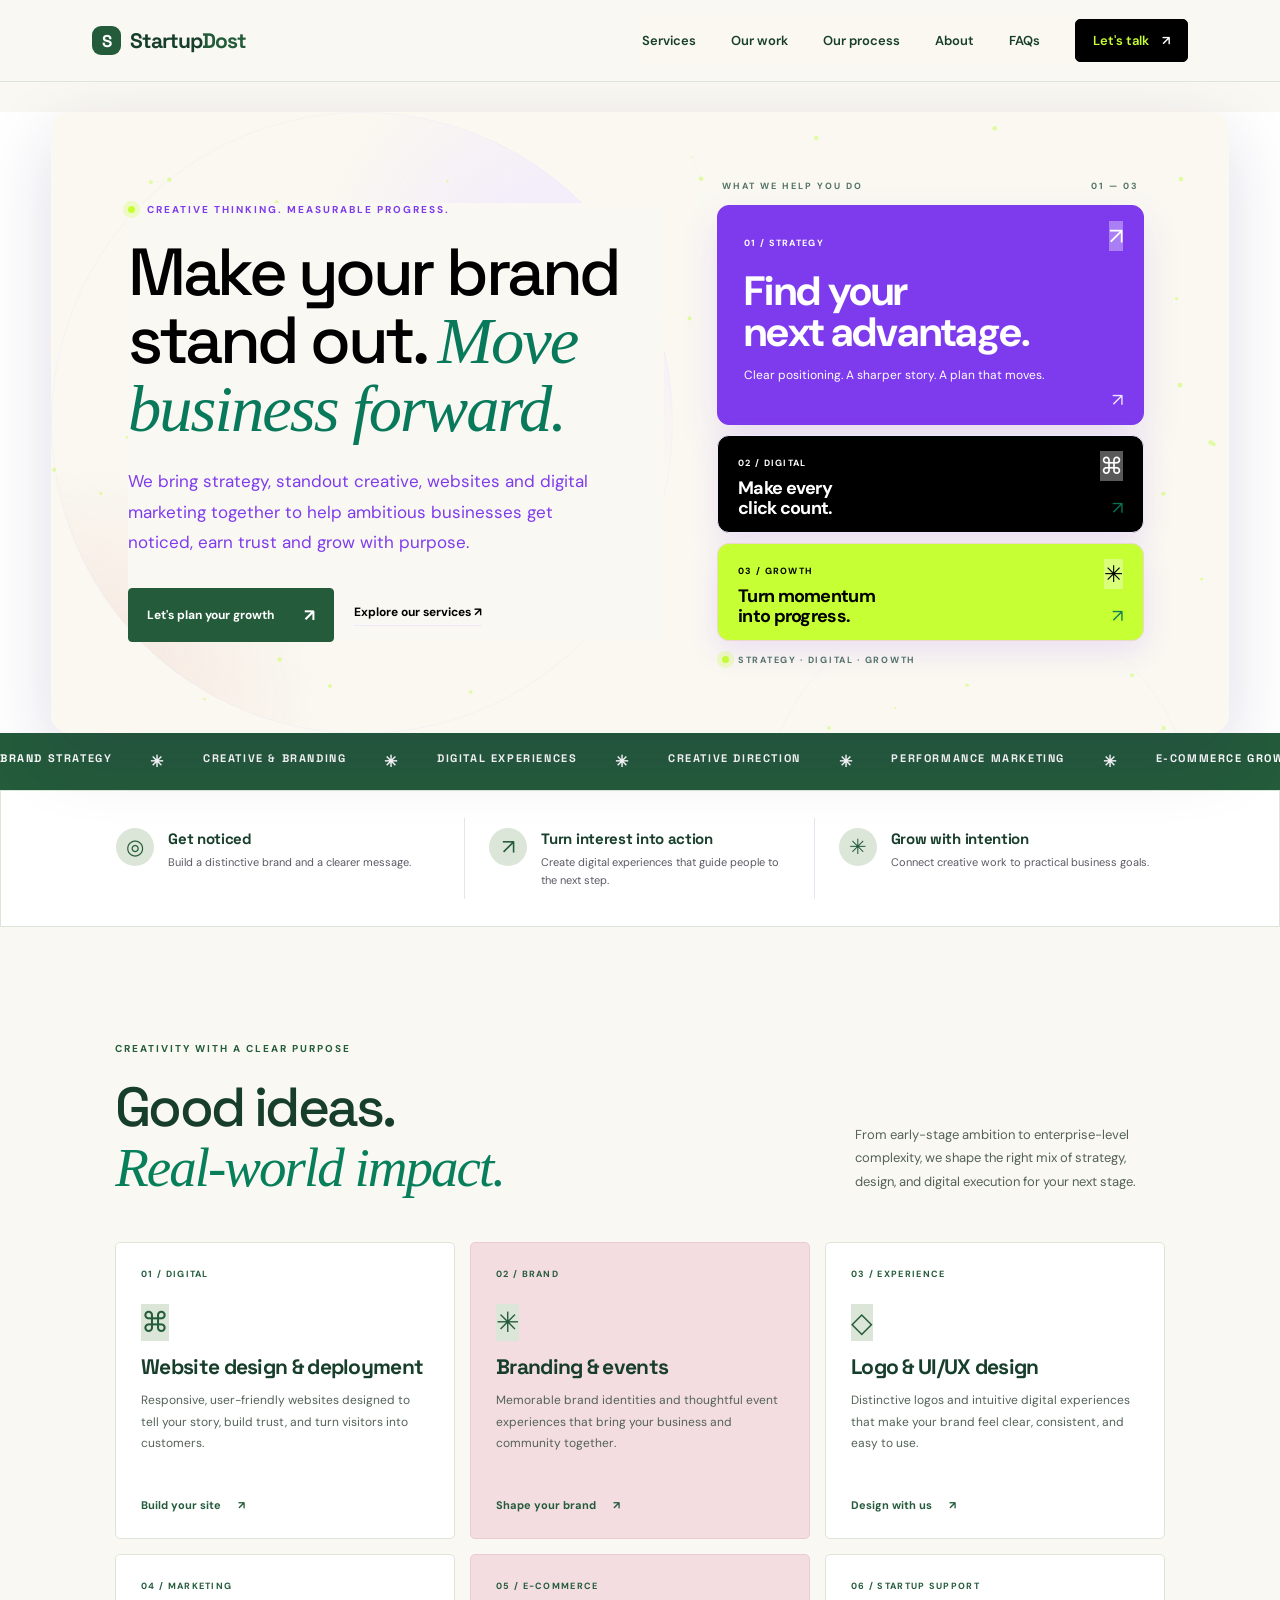
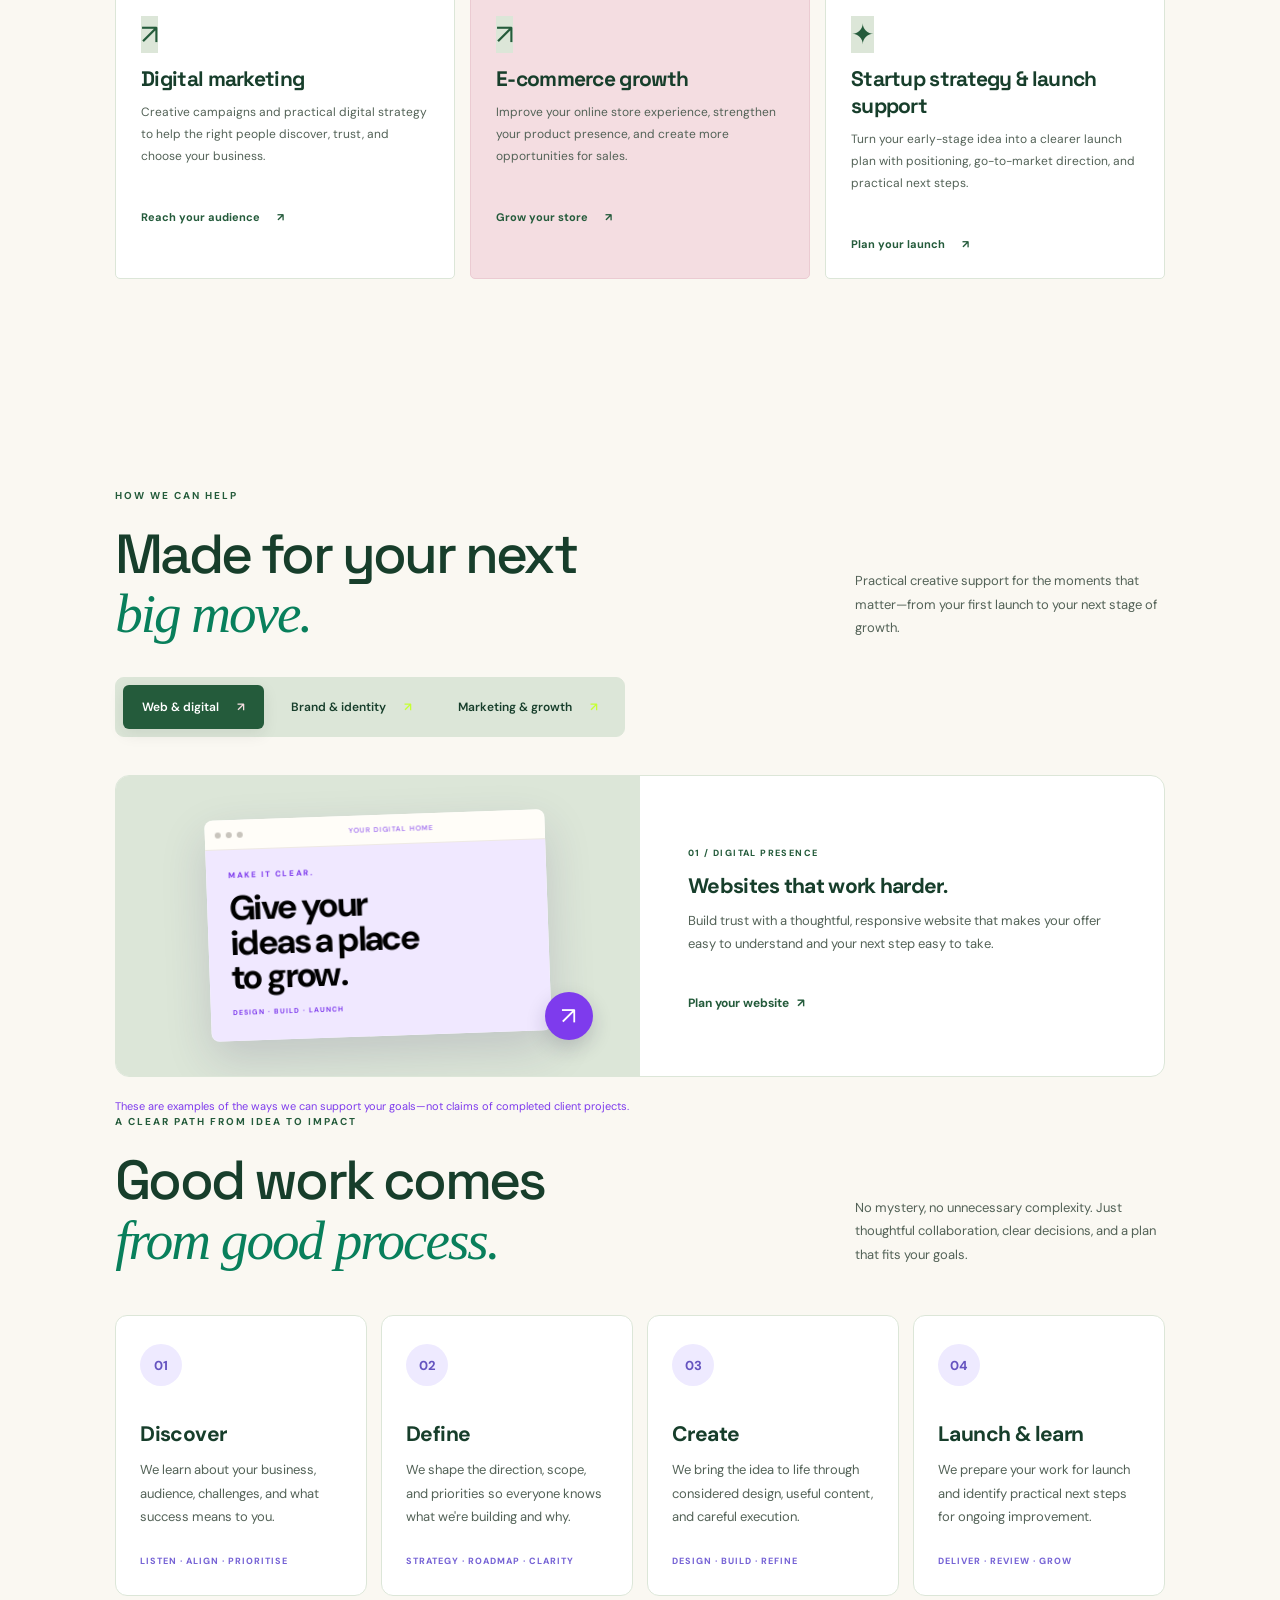
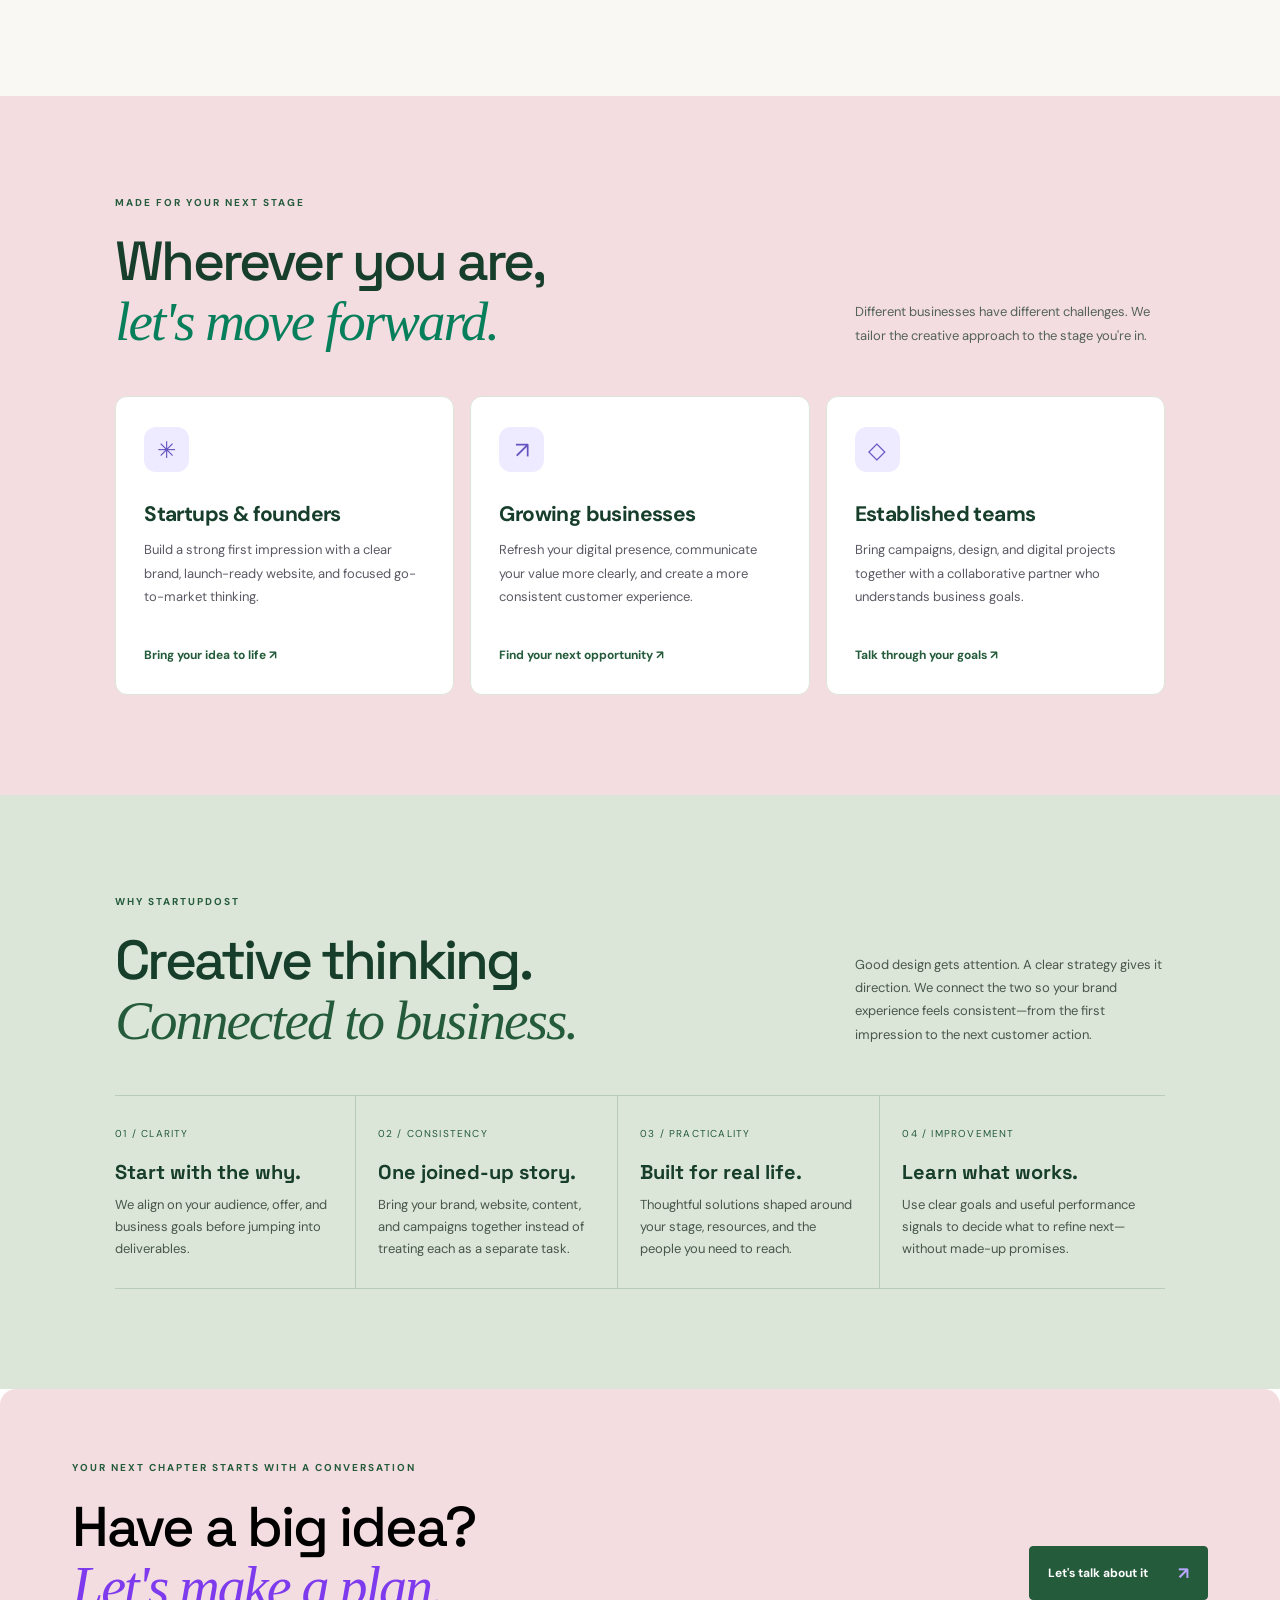
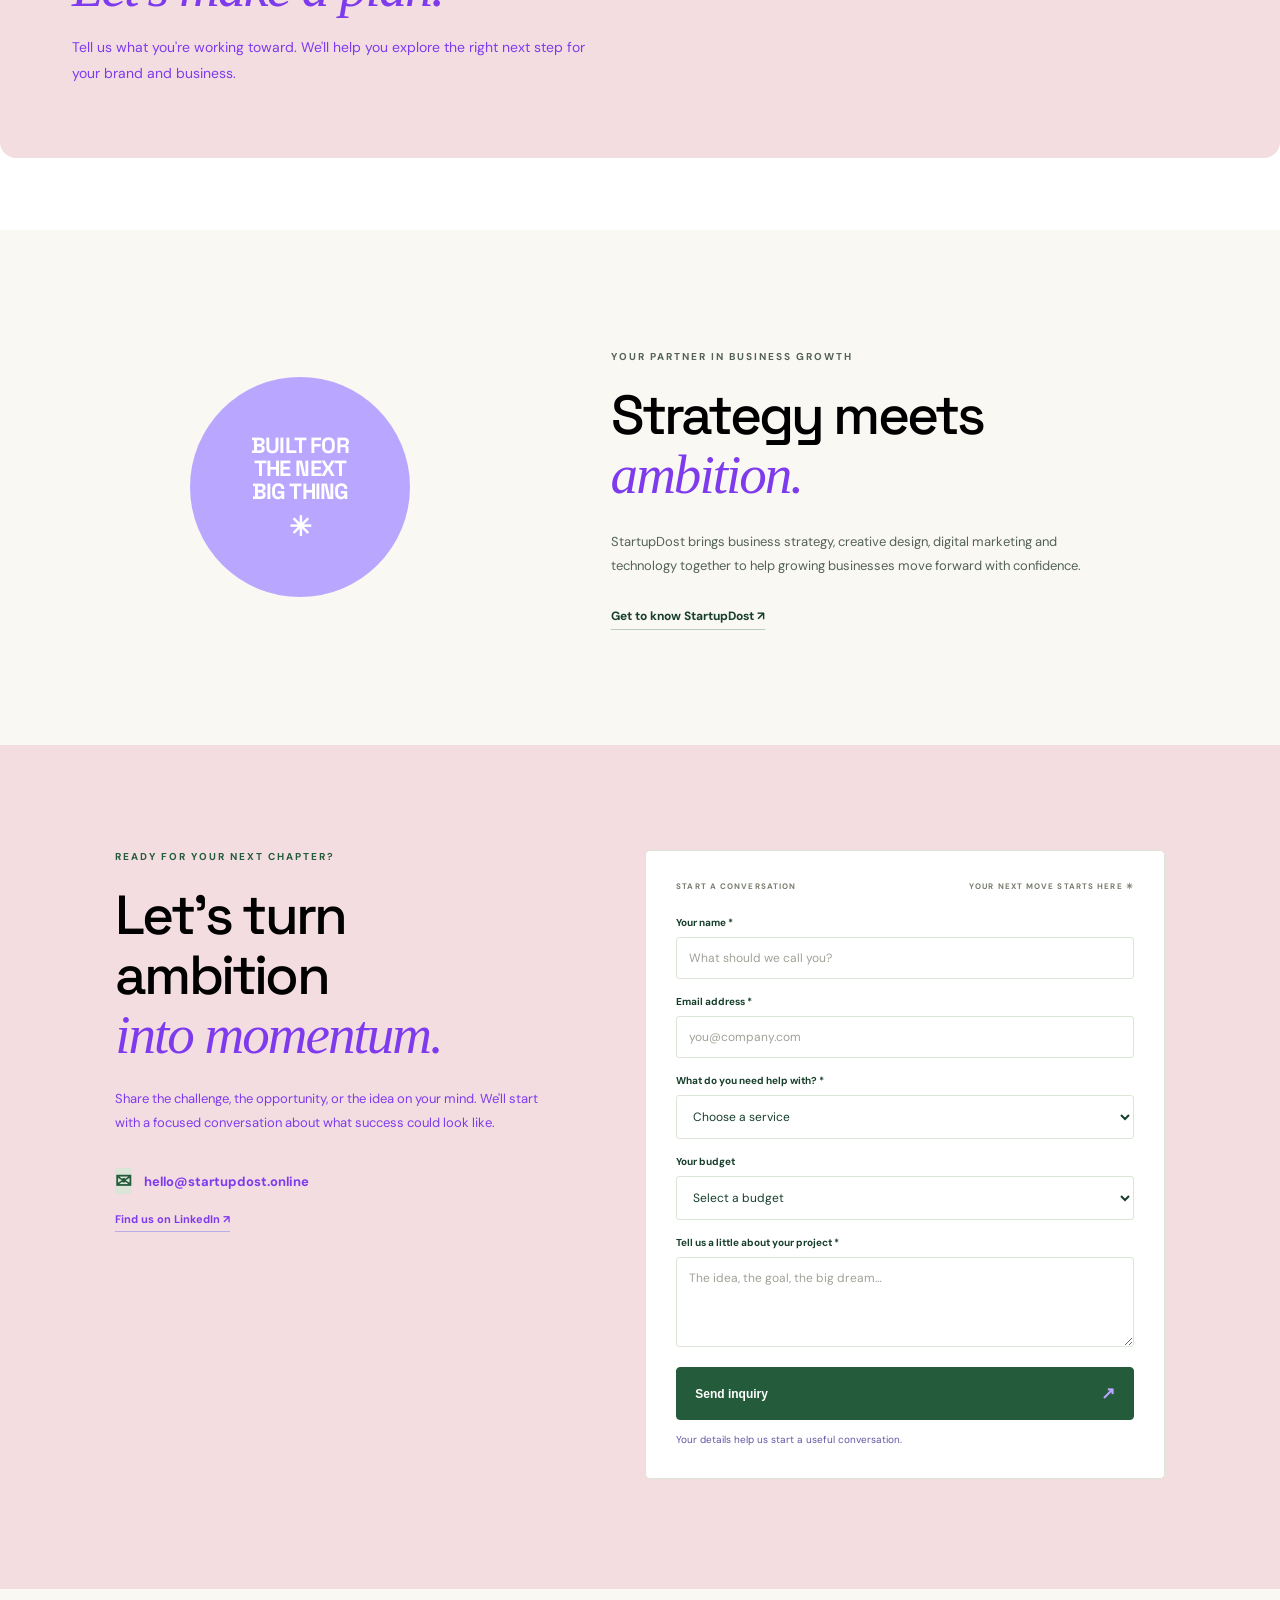
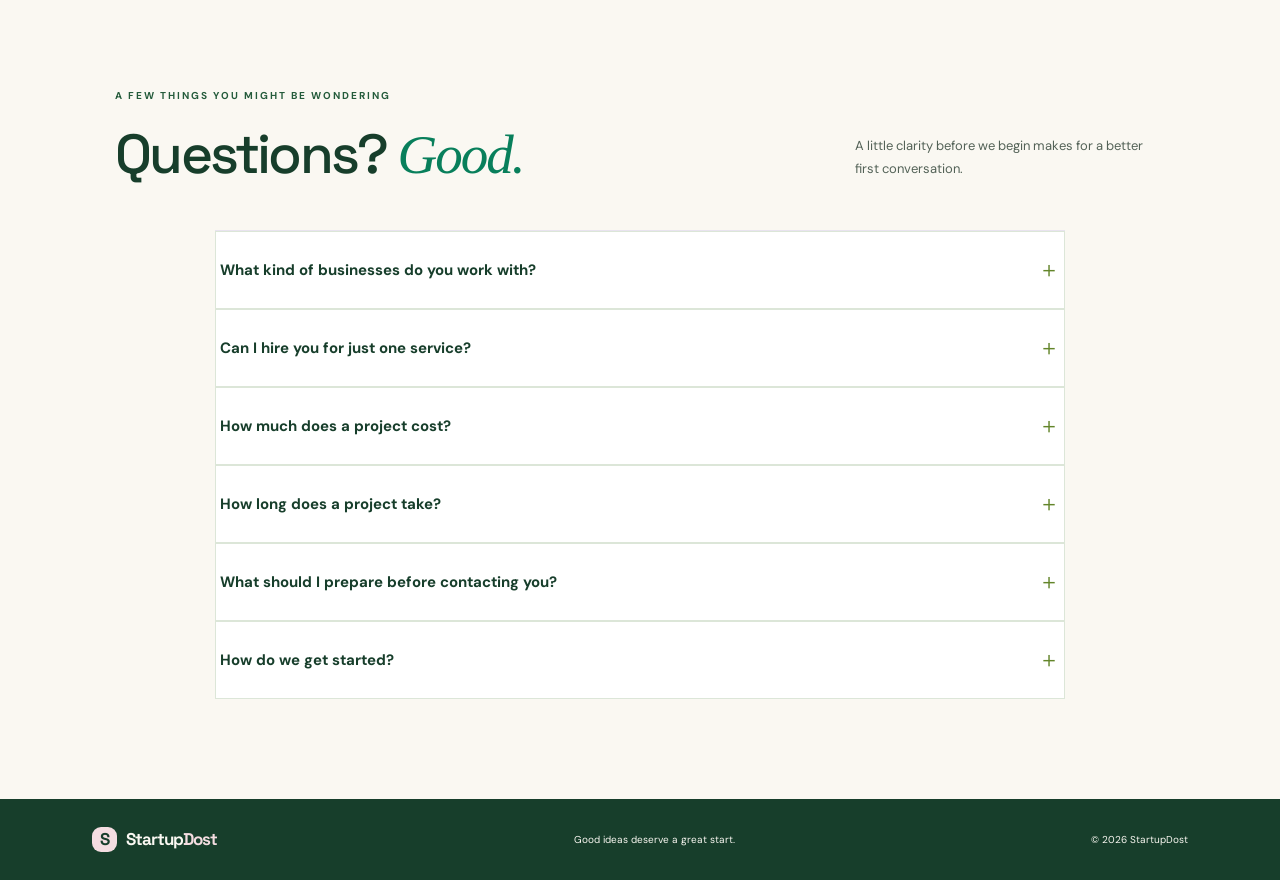
==== index.html @ 45c028bf "Refresh stylesheet cache for layout fix" ====
<!doctype html>
<html lang="en">
<head>
<meta charset="utf-8"><meta name="viewport" content="width=device-width,initial-scale=1">
<meta name="description" content="StartupDost helps startups, SMEs and growing businesses build memorable brands, high-performing websites, digital marketing campaigns and smarter business experiences.">
<title>StartupDost | Branding, Websites & Digital Growth</title><link rel="stylesheet" href="assets/css/styles.css?v=visual-fix-20261027b">
<!-- Google tag (gtag.js) -->
<script async src="https://www.googletagmanager.com/gtag/js?id=AW-618114129"></script>
<script>
  window.dataLayer = window.dataLayer || [];
  function gtag(){dataLayer.push(arguments);}
  gtag('js', new Date());

  gtag('config', 'AW-618114129');
</script>
</head>
<body>
<header class="site-header"><a class="brand" href="index.html"><span class="brand-mark">S</span> Startup<span>Dost</span></a><button class="menu-toggle" aria-label="Toggle navigation" aria-expanded="false">☰</button><nav id="nav"><a href="services.html">Services</a><a href="work.html">Our work</a><a href="#process">Our process</a><a href="about.html">About</a><a href="#faq">FAQs</a><a class="nav-cta" href="contact.html">Let&#39;s talk <span>↗</span></a></nav></header>
<main>
<section class="hero section" id="home"><canvas class="hero-particles" aria-hidden="true"></canvas><div class="hero-copy"><p class="eyebrow"><span class="dot"></span> CREATIVE THINKING. MEASURABLE PROGRESS.</p><h1>Make your brand stand out. <em>Move business forward.</em></h1><p class="lead">We bring strategy, standout creative, websites and digital marketing together to help ambitious businesses get noticed, earn trust and grow with purpose.</p><div class="hero-actions"><a class="button primary" href="contact.html">Let's plan your growth <span>↗</span></a><a class="text-link" href="#services">Explore our services <span>↗</span></a></div></div><div class="hero-art service-showcase"><div class="showcase-heading"><span>WHAT WE HELP YOU DO</span><span>01 — 03</span></div><div class="showcase-card showcase-feature"><span class="showcase-index">01 / STRATEGY</span><div class="showcase-icon">↗</div><h3>Find your<br>next advantage.</h3><p>Clear positioning. A sharper story. A plan that moves.</p><span class="showcase-arrow">↗</span></div><div class="showcase-card showcase-digital"><span class="showcase-index">02 / DIGITAL</span><div class="showcase-icon">⌘</div><h3>Make every<br>click count.</h3><span class="showcase-arrow">↗</span></div><div class="showcase-card showcase-growth"><span class="showcase-index">03 / GROWTH</span><div class="showcase-icon">✳</div><h3>Turn momentum<br>into progress.</h3><span class="showcase-arrow">↗</span></div><div class="showcase-foot"><span class="showcase-dot"></span> STRATEGY · DIGITAL · GROWTH</div></div></section>
<section class="ticker"><div>BRAND STRATEGY <span>✳</span> CREATIVE & BRANDING <span>✳</span> DIGITAL EXPERIENCES <span>✳</span> CREATIVE DIRECTION <span>✳</span> PERFORMANCE MARKETING <span>✳</span> E-COMMERCE GROWTH <span>✳</span></div></section>
<section class="growth-points" aria-label="How StartupDost helps businesses grow">
 <article><span class="growth-point-icon">◎</span><div><strong>Get noticed</strong><p>Build a distinctive brand and a clearer message.</p></div></article>
 <article><span class="growth-point-icon">↗</span><div><strong>Turn interest into action</strong><p>Create digital experiences that guide people to the next step.</p></div></article>
 <article><span class="growth-point-icon">✳</span><div><strong>Grow with intention</strong><p>Connect creative work to practical business goals.</p></div></article>
</section>
<section class="section services" id="services"><div class="section-heading"><div><p class="eyebrow">CREATIVITY WITH A CLEAR PURPOSE</p><h2>Good ideas.<br><em>Real-world impact.</em></h2></div><p class="section-intro">From early-stage ambition to enterprise-level complexity, we shape the right mix of strategy, design, and digital execution for your next stage.</p></div><div class="service-grid"><article class="service-card"><span class="service-num">01 / DIGITAL</span><div class="service-icon">⌘</div><h3>Website design & deployment</h3><p>Responsive, user-friendly websites designed to tell your story, build trust, and turn visitors into customers.</p><a href="#contact">Build your site <span>↗</span></a></article><article class="service-card accent-card"><span class="service-num">02 / BRAND</span><div class="service-icon">✳</div><h3>Branding & events</h3><p>Memorable brand identities and thoughtful event experiences that bring your business and community together.</p><a href="#contact">Shape your brand <span>↗</span></a></article><article class="service-card"><span class="service-num">03 / EXPERIENCE</span><div class="service-icon">◇</div><h3>Logo & UI/UX design</h3><p>Distinctive logos and intuitive digital experiences that make your brand feel clear, consistent, and easy to use.</p><a href="#contact">Design with us <span>↗</span></a></article><article class="service-card"><span class="service-num">04 / MARKETING</span><div class="service-icon">↗</div><h3>Digital marketing</h3><p>Creative campaigns and practical digital strategy to help the right people discover, trust, and choose your business.</p><a href="#contact">Reach your audience <span>↗</span></a></article><article class="service-card accent-card"><span class="service-num">05 / E-COMMERCE</span><div class="service-icon">↗</div><h3>E-commerce growth</h3><p>Improve your online store experience, strengthen your product presence, and create more opportunities for sales.</p><a href="#contact">Grow your store <span>↗</span></a></article><article class="service-card"><span class="service-num">06 / STARTUP SUPPORT</span><div class="service-icon">✦</div><h3>Startup strategy & launch support</h3><p>Turn your early-stage idea into a clearer launch plan with positioning, go-to-market direction, and practical next steps.</p><a href="#contact">Plan your launch <span>↗</span></a></article></div></section>
<section class="solutions section" id="work">
<div class="section-heading"><div><p class="eyebrow">HOW WE CAN HELP</p><h2>Made for your next<br><em>big move.</em></h2></div><p class="section-intro">Practical creative support for the moments that matter—from your first launch to your next stage of growth.</p></div>
<div class="solution-tabs" role="tablist" aria-label="Explore our capabilities">
<button class="solution-tab is-active" role="tab" id="tab-web" aria-selected="true" aria-controls="panel-web" data-solution-tab="panel-web">Web & digital <span>↗</span></button>
<button class="solution-tab" role="tab" id="tab-brand" aria-selected="false" aria-controls="panel-brand" data-solution-tab="panel-brand" tabindex="-1">Brand & identity <span>↗</span></button>
<button class="solution-tab" role="tab" id="tab-growth" aria-selected="false" aria-controls="panel-growth" data-solution-tab="panel-growth" tabindex="-1">Marketing & growth <span>↗</span></button>
</div>
<div class="solutions-grid">
<article class="solution-card solution-web solution-panel is-active" id="panel-web" role="tabpanel" aria-labelledby="tab-web"><div class="solution-art"><div class="solution-window"><div class="solution-window-bar"><i></i><i></i><i></i><span>YOUR DIGITAL HOME</span></div><div class="solution-window-body"><span>MAKE IT CLEAR.</span><strong>Give your<br>ideas a place<br>to grow.</strong><b>DESIGN · BUILD · LAUNCH</b></div></div><span class="solution-orb">↗</span></div><div class="solution-copy"><span class="solution-kicker">01 / DIGITAL PRESENCE</span><h3>Websites that work harder.</h3><p>Build trust with a thoughtful, responsive website that makes your offer easy to understand and your next step easy to take.</p><a href="#contact">Plan your website <span>↗</span></a></div></article>
<article class="solution-card solution-brand solution-panel" id="panel-brand" role="tabpanel" aria-labelledby="tab-brand" hidden><div class="solution-art"><div class="solution-brand-art"><span>YOUR BRAND,<br>MORE YOU.</span><i>✳</i><small>IDENTITY · VOICE · DIRECTION</small></div><span class="solution-tag">BE MEMORABLE</span></div><div class="solution-copy"><span class="solution-kicker">02 / BRAND IDENTITY</span><h3>A brand people remember.</h3><p>Find a distinctive visual direction and a consistent story that helps the right people recognise and connect with your business.</p><a href="#contact">Shape your brand <span>↗</span></a></div></article>
<article class="solution-card solution-growth solution-panel" id="panel-growth" role="tabpanel" aria-labelledby="tab-growth" hidden><div class="solution-art"><div class="growth-panel"><span>GROW WITH INTENTION</span><div class="growth-bars"><i></i><i></i><i></i><i></i><i></i><i></i><i></i></div><strong>Small steps.<br>Clear direction.</strong><small>STRATEGY · CAMPAIGNS · LEARNING</small></div><span class="growth-spark">✦</span></div><div class="solution-copy"><span class="solution-kicker">03 / DIGITAL GROWTH</span><h3>Marketing with a purpose.</h3><p>Bring your message to the right audience with focused campaigns, useful content, and a plan shaped around your goals.</p><a href="#contact">Talk about growth <span>↗</span></a></div></article>
</div><p class="solutions-note">These are examples of the ways we can support your goals—not claims of completed client projects.</p>

<div class="section-heading"><div><p class="eyebrow">A CLEAR PATH FROM IDEA TO IMPACT</p><h2>Good work comes<br><em>from good process.</em></h2></div><p class="section-intro">No mystery, no unnecessary complexity. Just thoughtful collaboration, clear decisions, and a plan that fits your goals.</p></div>
<div class="process-grid" id="process">
<article class="process-step"><span>01</span><h3>Discover</h3><p>We learn about your business, audience, challenges, and what success means to you.</p><small>LISTEN · ALIGN · PRIORITISE</small></article>
<article class="process-step"><span>02</span><h3>Define</h3><p>We shape the direction, scope, and priorities so everyone knows what we're building and why.</p><small>STRATEGY · ROADMAP · CLARITY</small></article>
<article class="process-step"><span>03</span><h3>Create</h3><p>We bring the idea to life through considered design, useful content, and careful execution.</p><small>DESIGN · BUILD · REFINE</small></article>
<article class="process-step"><span>04</span><h3>Launch & learn</h3><p>We prepare your work for launch and identify practical next steps for ongoing improvement.</p><small>DELIVER · REVIEW · GROW</small></article>
</div></section>
<section class="who-section section"><div class="section-heading"><div><p class="eyebrow">MADE FOR YOUR NEXT STAGE</p><h2>Wherever you are,<br><em>let's move forward.</em></h2></div><p class="section-intro">Different businesses have different challenges. We tailor the creative approach to the stage you're in.</p></div><div class="audience-grid">
<article><span>✳</span><h3>Startups & founders</h3><p>Build a strong first impression with a clear brand, launch-ready website, and focused go-to-market thinking.</p><a href="#contact">Bring your idea to life ↗</a></article>
<article><span>↗</span><h3>Growing businesses</h3><p>Refresh your digital presence, communicate your value more clearly, and create a more consistent customer experience.</p><a href="#contact">Find your next opportunity ↗</a></article>
<article><span>◇</span><h3>Established teams</h3><p>Bring campaigns, design, and digital projects together with a collaborative partner who understands business goals.</p><a href="#contact">Talk through your goals ↗</a></article>
</div></section>

<section class="brand-advantage section"><div class="section-heading"><div><p class="eyebrow">WHY STARTUPDOST</p><h2>Creative thinking.<br><em>Connected to business.</em></h2></div><p class="section-intro">Good design gets attention. A clear strategy gives it direction. We connect the two so your brand experience feels consistent—from the first impression to the next customer action.</p></div><div class="advantage-grid"><article><span>01 / CLARITY</span><h3>Start with the why.</h3><p>We align on your audience, offer, and business goals before jumping into deliverables.</p></article><article><span>02 / CONSISTENCY</span><h3>One joined-up story.</h3><p>Bring your brand, website, content, and campaigns together instead of treating each as a separate task.</p></article><article><span>03 / PRACTICALITY</span><h3>Built for real life.</h3><p>Thoughtful solutions shaped around your stage, resources, and the people you need to reach.</p></article><article><span>04 / IMPROVEMENT</span><h3>Learn what works.</h3><p>Use clear goals and useful performance signals to decide what to refine next—without made-up promises.</p></article></div></section>
<section class="insight-cta section"><div><p class="eyebrow">YOUR NEXT CHAPTER STARTS WITH A CONVERSATION</p><h2>Have a big idea?<br><em>Let's make a plan.</em></h2><p>Tell us what you're working toward. We'll help you explore the right next step for your brand and business.</p></div><a class="button primary" href="#contact">Let's talk about it <span>↗</span></a></section>
<section class="about section" id="about"><div class="about-stamp">BUILT FOR<br>THE NEXT<br>BIG THING <span>✳</span></div><div class="about-copy"><p class="eyebrow">YOUR PARTNER IN BUSINESS GROWTH</p><h2>Strategy meets<br><em>ambition.</em></h2><p>StartupDost brings business strategy, creative design, digital marketing and technology together to help growing businesses move forward with confidence.</p><a class="text-link" href="about.html">Get to know StartupDost ↗</a></div></section>
<section class="contact section" id="contact"><div class="contact-copy"><p class="eyebrow">READY FOR YOUR NEXT CHAPTER?</p><h2>Let's turn ambition<br><em>into momentum.</em></h2><p>Share the challenge, the opportunity, or the idea on your mind. We'll start with a focused conversation about what success could look like.</p><div class="contact-detail"><span>✉</span><a href="mailto:hello@startupdost.online">hello@startupdost.online</a></div><a class="linkedin" href="https://in.linkedin.com/company/startupdost2018" target="_blank" rel="noreferrer">Find us on LinkedIn ↗</a></div>
<form id="contact-form" class="contact-form" action="https://formsubmit.co/hello@startupdost.online" method="POST"><input type="hidden" name="_subject" value="New StartupDost website enquiry"><input type="hidden" name="_template" value="table"><div class="form-top"><span>START A CONVERSATION</span><span>YOUR NEXT MOVE STARTS HERE ✳</span></div><label for="name">Your name *</label><input id="name" name="name" required placeholder="What should we call you?"><label for="email">Email address *</label><input id="email" name="email" type="email" required placeholder="you@company.com"><label for="service">What do you need help with? *</label><select id="service" name="service" required><option value="">Choose a service</option><option>Website design & development</option><option>Branding & events</option><option>Logo design & UI/UX</option><option>Digital marketing</option><option>E-commerce growth</option><option>Startup strategy & launch support</option><option>Something else</option></select><label for="budget">Your budget</label><select id="budget" name="budget"><option value="">Select a budget</option><option>₹5,000–₹20,000 (Newbie)</option><option>₹20,000–₹50,000</option><option>₹50,000–₹1,00,000</option><option>₹1,00,000+</option><option>Not sure yet</option></select><label for="message">Tell us a little about your project *</label><textarea id="message" name="message" rows="4" required placeholder="The idea, the goal, the big dream…"></textarea><button class="button primary submit-button" type="submit">Send inquiry <span>↗</span></button><p class="form-status" id="form-status" role="status" aria-live="polite">Your details help us start a useful conversation.</p></form></section>
<section class="faq section" id="faq"><div class="section-heading"><div><p class="eyebrow">A FEW THINGS YOU MIGHT BE WONDERING</p><h2>Questions? <em>Good.</em></h2></div><p class="section-intro">A little clarity before we begin makes for a better first conversation.</p></div><div class="faq-list">
<details><summary>What kind of businesses do you work with?<span>＋</span></summary><p>We work with founders, startups, growing businesses, and established teams looking for thoughtful branding, web design, digital experiences, and marketing support.</p></details>
<details><summary>Can I hire you for just one service?<span>＋</span></summary><p>Yes. You can reach out for a focused project—such as a website, logo, UI/UX design, or marketing support—or discuss a combination of services that fits your needs.</p></details>
<details><summary>How much does a project cost?<span>＋</span></summary><p>Pricing depends on the scope, complexity, deliverables, and timeline. Share your goals and budget range in the enquiry form and we'll use that to start a practical conversation.</p></details>
<details><summary>How long does a project take?<span>＋</span></summary><p>Timelines vary by project and how quickly feedback and content are available. After understanding your requirements, we can discuss a realistic schedule and key milestones.</p></details>
<details><summary>What should I prepare before contacting you?<span>＋</span></summary><p>A rough idea of your goals, audience, timeline, and budget is a helpful start. You don't need a finished brief—we can work through the details together.</p></details>
<details><summary>How do we get started?<span>＋</span></summary><p>Fill out the contact form with a few details about your project. We'll have a clearer starting point for discussing your needs and possible next steps.</p></details>
</div></section>
</main><footer class="footer"><a class="brand" href="#home"><span class="brand-mark">S</span> Startup<span>Dost</span></a><p>Good ideas deserve a great start.</p><span>© <span id="year"></span> StartupDost</span></footer><script src="assets/js/main.js"></script>
</body></html>
---- assets/css/styles.css ----
@import url('https://fonts.googleapis.com/css2?family=DM+Sans:wght@400;500;600;700&family=Space+Grotesk:wght@400;500;600;700&display=swap');
:root{--ink:#20221f;--paper:#f8f7f1;--green:#C6FF34;--muted:#72756d;--line:#dedfd6;--serif:Georgia,'Times New Roman',serif}*{box-sizing:border-box}html{scroll-behavior:smooth;scroll-padding-top:88px}body{margin:0;background:var(--paper);color:var(--ink);font-family:'DM Sans',sans-serif}a{color:inherit;text-decoration:none}.site-header{height:82px;padding:0 7.2%;display:flex;align-items:center;justify-content:space-between;border-bottom:1px solid var(--line);background:rgba(248,247,241,.94);position:sticky;top:0;z-index:10;backdrop-filter:blur(12px)}.brand{display:flex;align-items:center;gap:7px;font-family:'Space Grotesk',sans-serif;font-weight:700;font-size:21px;letter-spacing:-1px}.brand>span:last-child{margin-left:-7px;color:#7E3BED}.brand-mark{display:grid;place-items:center;width:29px;height:29px;background:var(--green);border-radius:9px;font-size:17px;margin-right:2px}.site-header nav{display:flex;align-items:center;gap:35px;font-size:13px;font-weight:600}.site-header nav>a:not(.nav-cta):hover,.text-link:hover{color:#7E3BED}.nav-cta{background:var(--ink);color:white;padding:12px 17px;border-radius:5px}.nav-cta span{color:var(--green);margin-left:10px}.menu-toggle{display:none}.section{padding:100px 9%}.hero{min-height:625px;display:grid;grid-template-columns:1fr 1fr;align-items:center;gap:4%;padding-top:70px;padding-bottom:82px;overflow:hidden}.eyebrow{font-size:10px;letter-spacing:2px;font-weight:700;color:#7E3BED;margin:0 0 23px}.dot{display:inline-block;width:7px;height:7px;background:#7E3BED;border-radius:50%;margin-right:8px}h1,h2,h3,p{margin-top:0}h1,h2{font-family:'Space Grotesk',sans-serif;letter-spacing:-2.8px;font-weight:500}h1{font-size:clamp(48px,5.4vw,76px);line-height:1.04;margin-bottom:23px;max-width:590px}h1 em,h2 em{font-family:var(--serif);font-weight:400;color:#7E3BED;letter-spacing:-2px}.lead{max-width:460px;color:var(--muted);font-size:16px;line-height:1.8}.hero-actions{display:flex;align-items:center;gap:26px;margin-top:30px}.button{display:inline-flex;align-items:center;justify-content:space-between;gap:30px;padding:15px 18px;border:0;border-radius:4px;font-weight:700;font-size:12px;cursor:pointer}.primary{background:var(--ink);color:white}.primary span{color:var(--green);font-size:17px}.primary:hover{background:#000000}.text-link{font-size:12px;font-weight:700;border-bottom:1px solid #7E3BED;padding-bottom:5px}.hero-proof{display:flex;align-items:center;gap:14px;margin-top:48px}.avatar-stack{display:flex}.avatar-stack span{width:30px;height:30px;border:2px solid var(--paper);border-radius:50%;display:grid;place-items:center;background:#F0E8FF;margin-left:-5px;font-size:14px}.avatar-stack span:first-child{margin-left:0;background:#f2d4b4}.avatar-stack span:last-child{background:#F0E8FF}.hero-proof p{font-size:10px;line-height:1.6;color:var(--muted);margin:0}.hero-proof strong{color:var(--ink);font-size:11px}.hero-art{height:445px;position:relative;display:grid;place-items:center}.art-glow{position:absolute;width:340px;height:340px;border-radius:50%;background:#F0E8FF;filter:blur(2px)}.orbit{position:absolute;border:1px solid #F0E8FF;border-radius:50%;transform:rotate(-24deg)}.orbit-one{width:440px;height:250px}.orbit-two{width:390px;height:330px;transform:rotate(35deg)}.card-main{position:relative;width:265px;height:330px;background:var(--green);padding:25px;box-shadow:0 24px 60px #7E3BED20;transform:rotate(-5deg);display:flex;flex-direction:column;justify-content:space-between}.mini-label{font-size:8px;letter-spacing:1.5px;font-weight:700}.art-symbol{font-size:50px;align-self:flex-end}.card-main h3{font-family:'Space Grotesk',sans-serif;font-size:44px;line-height:.98;letter-spacing:-2px;margin:0}.card-bottom{display:flex;align-items:center;justify-content:space-between;font-size:7px;letter-spacing:.8px}.card-bottom span:last-child{font-size:22px}.float-card{position:absolute;display:flex;align-items:center;gap:10px;padding:13px 16px;background:#fffdf7;border:1px solid #e8e8df;box-shadow:0 10px 30px #20221f0d;border-radius:5px}.float-top{top:47px;right:-4px}.float-bottom{bottom:43px;left:-9px}.float-icon{display:grid;place-items:center;width:31px;height:31px;background:#F0E8FF;border-radius:50%;font-size:17px}.float-card b,.float-card small{display:block}.float-card b{font-size:10px}.float-card small{font-size:9px;color:var(--muted);margin-top:4px}.spark{position:absolute;color:#7E3BED;font-size:24px}.spark-one{top:50px;left:35px}.spark-two{bottom:55px;right:30px}.ticker{background:var(--green);overflow:hidden;white-space:nowrap;padding:18px 0;font-family:'Space Grotesk',sans-serif;font-size:11px;font-weight:700;letter-spacing:1.6px}.ticker div{display:flex;justify-content:space-around;gap:38px}.ticker span{font-size:16px}.services{padding-top:115px;padding-bottom:110px}.section-heading{display:flex;align-items:flex-end;justify-content:space-between;gap:35px;margin-bottom:45px}.section-heading h2,.about h2,.contact h2{font-size:clamp(38px,4.3vw,58px);line-height:1.08;margin-bottom:0}.section-intro{max-width:310px;color:var(--muted);font-size:13px;line-height:1.8;margin-bottom:4px}.service-grid{display:grid;grid-template-columns:repeat(3,1fr);gap:15px}.service-card{min-height:270px;padding:25px;border:1px solid var(--line);border-radius:5px;display:flex;flex-direction:column;align-items:flex-start;background:#fbfaf6}.service-card.accent-card{background:#F0E8FF;border-color:#F0E8FF}.service-num{font-size:9px;letter-spacing:1.3px;color:#777c6f;font-weight:700}.service-icon{font-size:28px;margin:24px 0 12px}.service-card h3{font-family:'Space Grotesk',sans-serif;font-size:21px;letter-spacing:-.7px;margin-bottom:10px}.service-card p{font-size:12px;line-height:1.8;color:var(--muted);margin-bottom:24px}.service-card>a{font-size:11px;font-weight:700;margin-top:auto}.service-card>a span{margin-left:9px;color:#7E3BED}.work{background:#efeee7}.work-grid{display:grid;grid-template-columns:1fr 1fr;gap:26px}.work-card{min-width:0;position:relative}.work-visual{height:clamp(300px,31vw,440px);display:grid;place-items:center;overflow:hidden;border-radius:10px;position:relative;isolation:isolate}.work-one .work-visual{background:linear-gradient(135deg,#e6e0ff 0%,#d3c8ff 100%)}.work-two .work-visual{background:linear-gradient(135deg,#ffe9dc 0%,#ffd7c2 100%)}.work-visual:after{content:"";position:absolute;inset:0;background:linear-gradient(145deg,#fff3 0%,transparent 42%,#5a42a00b 100%);pointer-events:none;z-index:-1}.browser{width:78%;height:78%;background:#fffdf9;box-shadow:0 25px 60px #34265c20;transform:rotate(-2deg);border:1px solid #fff;border-radius:3px;transition:transform .45s cubic-bezier(.2,.7,.2,1),box-shadow .45s;overflow:hidden}.browser-bar{height:30px;border-bottom:1px solid #e9e6df;display:flex;align-items:center;gap:5px;padding:0 12px}.browser-bar i{width:6px;height:6px;border-radius:50%;background:#c3c5b7}.browser-bar span{font-size:8px;color:#85897d;margin:auto}.browser-content{padding:clamp(18px,2.5vw,34px)}.mock-pill{font-size:8px;letter-spacing:1px;background:#e9e3ff;display:inline-block;padding:7px 9px;color:#3c345f}.mock-heading{font-family:'Space Grotesk',sans-serif;font-weight:600;font-size:clamp(28px,3.2vw,49px);line-height:.98;letter-spacing:-2.4px;margin-top:22px}.mock-heading em{font-family:var(--serif);font-weight:400;color:#6554c0}.mock-line{width:70px;height:3px;background:#F0E8FF;margin:18px 0}.mock-button{display:inline-block;background:#19172e;color:white;padding:10px 12px;font-size:8px;border-radius:2px}.brand-poster{width:70%;height:78%;background:#fff4e9;padding:clamp(22px,3vw,38px);display:flex;flex-direction:column;justify-content:space-between;position:relative;transform:rotate(2deg);box-shadow:0 24px 55px #7b49301c;transition:transform .45s cubic-bezier(.2,.7,.2,1),box-shadow .45s;border:1px solid #fff9}.brand-poster>span{font-family:'Space Grotesk',sans-serif;font-weight:700;font-size:clamp(26px,3.2vw,46px);letter-spacing:-2px;line-height:.98;max-width:95%}.poster-flower{font-size:clamp(65px,7vw,100px);color:#6554c0;align-self:flex-end;line-height:.85;transition:transform .45s}.brand-poster small{font-size:8px;letter-spacing:1.3px}.work-caption{display:flex;align-items:center;justify-content:space-between;padding:22px 3px 8px}.work-caption h3{font-family:'Space Grotesk',sans-serif;font-size:clamp(17px,1.5vw,21px);letter-spacing:-.5px;margin-bottom:6px}.work-caption p,.work-note{font-size:12px;color:var(--muted);margin:0}.round-arrow{width:46px;height:46px;flex:0 0 46px;display:grid;place-items:center;border:1px solid #d0cbe3;border-radius:50%;font-size:22px;transition:background .25s,color .25s,border-color .25s,transform .25s}.work-card:hover .browser{transform:rotate(0) scale(1.025);box-shadow:0 30px 65px #34265c2b}.work-card:hover .brand-poster{transform:rotate(0) scale(1.025);box-shadow:0 30px 65px #7b493026}.work-card:hover .poster-flower{transform:rotate(35deg)}.work-card:hover .round-arrow{background:#19172e;color:#fff;border-color:#19172e;transform:translate(2px,-2px)}.work-note{text-align:right;margin-top:20px;font-size:11px}.about{display:grid;grid-template-columns:.8fr 1.2fr;align-items:center;gap:12%;padding-top:120px;padding-bottom:120px}.about-stamp{width:220px;height:220px;background:var(--green);border-radius:50%;display:flex;flex-direction:column;justify-content:center;align-items:center;text-align:center;font-family:'Space Grotesk',sans-serif;font-weight:700;font-size:22px;line-height:1.05;letter-spacing:-.8px;transform:rotate(-9deg);justify-self:center}.about-stamp span{font-size:27px;margin-top:10px}.about-copy>p:not(.eyebrow){font-size:13px;line-height:1.9;color:var(--muted);max-width:500px;margin:25px 0}.contact{background:#F0E8FF;display:grid;grid-template-columns:.9fr 1.1fr;gap:10%;padding-top:105px;padding-bottom:110px}.contact-copy>p:not(.eyebrow){font-size:13px;color:var(--muted);line-height:1.8;margin-top:23px}.contact-detail{display:flex;gap:12px;align-items:center;margin-top:34px;font-size:13px;font-weight:700}.contact-detail span{font-size:20px}.linkedin{display:inline-block;font-size:11px;font-weight:700;margin-top:18px;border-bottom:1px solid #F0E8FF;padding-bottom:5px}.contact-form{background:#fbfaf6;padding:30px;border:1px solid #F0E8FF;border-radius:5px}.form-top{display:flex;justify-content:space-between;gap:10px;font-size:8px;letter-spacing:1.1px;font-weight:700;color:#777d6d;margin-bottom:25px}.contact-form label{display:block;font-size:10px;font-weight:700;margin:16px 0 8px}.contact-form input,.contact-form select,.contact-form textarea{display:block;width:100%;font:12px 'DM Sans',sans-serif;color:var(--ink);background:transparent;border:1px solid #e0e1d8;border-radius:3px;padding:12px;outline:none}.contact-form input:focus,.contact-form select:focus,.contact-form textarea:focus{border-color:#7E3BED}.contact-form textarea{resize:vertical}.contact-form input::placeholder,.contact-form textarea::placeholder{color:#a0a298}.submit-button{margin-top:20px;width:100%}.form-status{font-size:10px;line-height:1.6;color:#7E3BED;margin:12px 0 0}.footer{padding:28px 7.2%;display:flex;align-items:center;justify-content:space-between;gap:15px}.footer p,.footer>span{font-size:10px;color:var(--muted);margin:0}.footer .brand{font-size:17px}.footer .brand-mark{width:25px;height:25px}
@media(max-width:900px){.section{padding-left:6%;padding-right:6%}.site-header{padding:0 5%}.hero{gap:0}.hero-art{transform:scale(.9)}.float-top{right:-15px}.section-heading{align-items:flex-start;flex-direction:column;gap:18px}.section-intro{max-width:500px}.contact{gap:5%}.contact-form{padding:23px}}
@media(max-width:650px){.site-header{height:70px}.menu-toggle{display:block;border:0;background:none;font-size:24px}.site-header nav{display:none;position:absolute;left:0;right:0;top:69px;padding:22px 6%;background:var(--paper);border-bottom:1px solid var(--line);align-items:stretch;gap:20px;flex-direction:column}.site-header nav.open{display:flex}.nav-cta{text-align:center}.hero{grid-template-columns:1fr;padding-top:62px;padding-bottom:45px}.hero h1{font-size:54px}.hero-art{height:390px;transform:scale(.88);margin:5px -25px -5px}.ticker{font-size:9px}.ticker div{justify-content:flex-start;gap:25px;min-width:850px}.section{padding-top:75px;padding-bottom:75px}.section-heading h2,.about h2,.contact h2{font-size:43px}.service-grid{grid-template-columns:1fr}.service-card{min-height:235px}.service-icon{margin-top:17px}.work-grid{grid-template-columns:1fr;gap:15px}.work-visual{height:290px}.about{grid-template-columns:1fr;gap:45px}.about-stamp{width:185px;height:185px;font-size:20px}.contact{grid-template-columns:1fr;gap:35px}.contact-form{padding:22px}.form-top{font-size:7px}.footer{flex-wrap:wrap}.footer p{order:3;width:100%}}
@media(prefers-reduced-motion:reduce){html{scroll-behavior:auto}*,*::before,*::after{animation-duration:.01ms!important;transition-duration:.01ms!important}}
:root{--ink:#19172e;--paper:#f8f7ff;--green:#b9a7ff;--muted:#74718b;--line:#e1def0}
.brand>span:last-child{color:#6554c0}.brand-mark{background:var(--green)}.site-header{background:rgba(248,247,255,.94)}.site-header nav>a:not(.nav-cta):hover,.text-link:hover{color:#6554c0}.nav-cta{background:#19172e}.nav-cta span,.primary span{color:#b9a7ff}.primary:hover{background:#343052}.eyebrow{color:#6554a4}.dot{background:#7562d5}h1 em,h2 em{color:#6554c0}.avatar-stack span{background:#e6e0ff;border-color:var(--paper)}.avatar-stack span:first-child{background:#ffe0d1}.avatar-stack span:last-child{background:#d9e5ff}.art-glow{background:#e7e0ff}.orbit{border-color:#c9bdf5}.card-main{background:#b9a7ff}.float-card{background:#fff;border-color:#e7e2f6}.float-icon{background:#ece7ff}.spark{color:#7562d5}.ticker{background:#19172e;color:#f8f7ff}.ticker span{color:#b9a7ff}.service-card{background:#fff;border-color:var(--line)}.service-card.accent-card{background:#eeeaff;border-color:#eeeaff}.service-card>a span{color:#6554c0}.work{background:#efedfa}.work-one .work-visual{background:linear-gradient(135deg,#e6e0ff 0%,#d3c8ff 100%)}.work-two .work-visual{background:linear-gradient(135deg,#ffe9dc 0%,#ffd7c2 100%)}.mock-pill{background:#e5dfff}.mock-heading em{color:#6554c0}.brand-poster{background:#fff0e6}.poster-flower{color:#6554c0}.about-stamp{background:#b9a7ff}.contact{background:#e9e5ff}.contact-form{border-color:#ded8f5}.contact-form input:focus,.contact-form select:focus,.contact-form textarea:focus{border-color:#7562d5}.form-status{color:#6554a4}.linkedin{border-color:#b9ade8}
@media(prefers-reduced-motion:no-preference){.service-card,.button,.nav-cta{transition:transform .2s ease,background .2s ease,border-color .2s ease}.service-card:hover{transform:translateY(-4px);border-color:#c9bdf5}}
.form-success{min-height:360px;padding:clamp(28px,5vw,54px);display:flex;flex-direction:column;align-items:flex-start;justify-content:center;background:#fff;border:1px solid #ded8f5;border-radius:5px}.success-icon{width:48px;height:48px;display:grid;place-items:center;border-radius:50%;background:#e9e5ff;color:#6554c0;font-size:25px;font-weight:700;margin-bottom:24px}.form-success .eyebrow{margin:0 0 12px}.form-success h3{font-size:clamp(25px,3vw,36px);line-height:1.15;letter-spacing:-1px;margin:0 0 14px;color:var(--ink)}.form-success p:last-child{font-size:14px;line-height:1.8;color:var(--muted);max-width:340px;margin:0}
@media(max-width:650px){.work-visual{height:280px}.work-caption{padding-top:17px}.work-caption p{font-size:11px}.round-arrow{width:40px;height:40px;flex-basis:40px}.browser{width:84%;height:76%}.browser-content{padding:18px}.mock-heading{font-size:clamp(29px,8vw,38px)}.brand-poster{width:76%;height:78%}.brand-poster>span{font-size:clamp(27px,8vw,37px)}}
@media(prefers-reduced-motion:reduce){.browser,.brand-poster,.poster-flower,.round-arrow{transition:none!important}}


/* Premium motion layer: custom cursor, reveal, glow and magnetic-feel cards */
@media (pointer:fine) and (prefers-reduced-motion:no-preference){
  body,a,button,select,input,textarea{cursor:none}
  .sd-cursor,.sd-cursor-ring{position:fixed;left:0;top:0;pointer-events:none;z-index:9999;border-radius:50%;transform:translate(-50%,-50%);opacity:0}
  .sd-cursor{width:7px;height:7px;background:#fff;mix-blend-mode:difference;transition:width .22s,height .22s,opacity .2s}
  .sd-cursor-ring{width:36px;height:36px;border:1px solid #7562d5;box-shadow:0 0 0 5px #7562d510;transition:width .25s,height .25s,border-color .25s,background .25s,opacity .2s}
  body.cursor-ready .sd-cursor,body.cursor-ready .sd-cursor-ring{opacity:1}
  body.cursor-hover .sd-cursor{width:12px;height:12px}
  body.cursor-hover .sd-cursor-ring{width:58px;height:58px;background:#b9a7ff35;border-color:#6554c0}
}
@keyframes sdFloat{0%,100%{transform:translateY(0)}50%{transform:translateY(-9px)}}
@keyframes sdShimmer{0%{background-position:0% 50%}100%{background-position:200% 50%}}
@keyframes sdReveal{from{opacity:0;transform:translateY(28px) scale(.985);filter:blur(4px)}to{opacity:1;transform:translateY(0) scale(1);filter:blur(0)}}
@keyframes sdOrbit{to{transform:rotate(336deg)}}
.work .section-heading h2 em{background:linear-gradient(100deg,#6554c0 15%,#b19bff 35%,#6554c0 55%);background-size:200% auto;background-clip:text;-webkit-background-clip:text;color:transparent;animation:sdShimmer 5s linear infinite}
.work-card{transform-style:preserve-3d;will-change:transform;transition:transform .22s ease}
.work-visual{box-shadow:0 0 0 1px #fff8 inset;transition:box-shadow .35s,filter .35s}
.work-card:hover .work-visual{box-shadow:0 18px 50px #51409b1b,0 0 0 1px #fff9 inset;filter:saturate(1.06)}
.work-card:hover .browser,.work-card:hover .brand-poster{will-change:transform}
.work-one .work-visual:before,.work-two .work-visual:before{content:"";position:absolute;width:190px;height:190px;border-radius:50%;filter:blur(1px);opacity:.3;z-index:-1;transition:transform .6s cubic-bezier(.2,.7,.2,1)}
.work-one .work-visual:before{background:#fff;left:-80px;bottom:-100px}
.work-two .work-visual:before{background:#fff;right:-80px;top:-100px}
.work-card:hover .work-visual:before{transform:scale(1.8)}
.browser{transform-origin:center;backface-visibility:hidden}
.brand-poster{backface-visibility:hidden}
.poster-flower{animation:sdFloat 5s ease-in-out infinite}
.round-arrow{position:relative;overflow:hidden}
.round-arrow:after{content:"";position:absolute;inset:0;border-radius:50%;background:#b9a7ff;transform:scale(0);transition:transform .3s cubic-bezier(.2,.8,.2,1);z-index:-1}
.work-card:hover .round-arrow:after{transform:scale(1)}
.work-card:hover .round-arrow{color:#19172e;background:#b9a7ff;border-color:#b9a7ff}
.js-reveal{opacity:0;transform:translateY(24px);transition:opacity .75s ease,transform .75s cubic-bezier(.2,.7,.2,1)}
.js-reveal.is-visible{opacity:1;transform:translateY(0)}
.work-card.js-reveal:nth-child(2){transition-delay:.12s}
.service-card{position:relative;overflow:hidden}
.service-card:after{content:"";position:absolute;top:-70%;left:-65%;width:35%;height:240%;transform:rotate(25deg);background:linear-gradient(90deg,transparent,#fff8,transparent);transition:left .7s ease;pointer-events:none}
.service-card:hover:after{left:140%}
@media(max-width:650px),(prefers-reduced-motion:reduce){
  body,a,button,select,input,textarea{cursor:auto}
  .sd-cursor,.sd-cursor-ring{display:none!important}
  .js-reveal{opacity:1;transform:none;transition:none}
  .work-card{transform:none!important}
  .work .section-heading h2 em{animation:none}
  .poster-flower{animation:none}
}


/* Enterprise-inspired hero banner treatment */
.hero.section{
  position:relative;
  isolation:isolate;
  width:calc(100% - 8%);
  max-width:1600px;
  min-height:610px;
  margin:30px auto 0;
  padding:78px clamp(28px,6vw,92px);
  grid-template-columns:minmax(0,1.08fr) minmax(320px,.92fr);
  gap:3%;
  color:#fff;
  background:
    radial-gradient(ellipse at 78% 18%,rgba(143,119,255,.34),transparent 35%),
    radial-gradient(ellipse at 12% 100%,rgba(96,72,194,.28),transparent 40%),
    linear-gradient(120deg,#17152e 0%,#24204a 52%,#31265f 100%);
  border-radius:18px;
  overflow:hidden;
  box-shadow:0 24px 70px rgba(35,26,84,.15);
}
.hero.section:before,.hero.section:after{
  content:"";position:absolute;pointer-events:none;border:1px solid rgba(214,205,255,.15);border-radius:50%;z-index:-1
}
.hero.section:before{width:620px;height:620px;right:-120px;top:-250px}
.hero.section:after{width:430px;height:430px;right:35px;bottom:-300px}
.hero .eyebrow{color:#d1c6ff}
.hero .dot{background:#c2b1ff;box-shadow:0 0 14px #c2b1ff}
.hero h1{max-width:640px;font-size:clamp(48px,5.1vw,74px);line-height:1.02;letter-spacing:-3.4px}
.hero h1 em{color:#c5b5ff}
.hero .lead{max-width:500px;color:#d0cde1;font-size:15px}
.hero .text-link{color:#f4f1ff;border-color:#777095}
.hero .hero-proof p{color:#c7c3d9}
.hero .hero-proof strong{color:#fff}
.hero .avatar-stack span{border-color:#292448}
.hero .avatar-stack span:first-child{background:#e3d8ff}
.hero .avatar-stack span:nth-child(2){background:#c9baff}
.hero .avatar-stack span:last-child{background:#f1d6c7}
.hero .art-glow{background:radial-gradient(circle,#8e78ff55 0%,#7662d522 48%,transparent 72%);width:390px;height:390px}
.hero .orbit{border-color:#b9a8ff35}
.hero .card-main{background:linear-gradient(145deg,#c7b8ff,#9680ff);color:#1b1737;border:1px solid #e5ddff66;box-shadow:0 30px 90px #09071e55}
.hero .float-card{background:#ffffff12;border-color:#ffffff26;color:#fff;backdrop-filter:blur(16px);box-shadow:0 14px 40px #09071e25}
.hero .float-icon{background:#c7b8ff;color:#201b40}
.hero .float-card small{color:#d4cfe8}
.hero .spark{color:#d4c7ff}
.hero .button.primary{background:#c5b5ff;color:#1c1835}
.hero .button.primary span{color:#1c1835}
.hero .button.primary:hover{background:#ded5ff}
@media(max-width:900px){
  .hero.section{width:calc(100% - 32px);padding:60px 34px;grid-template-columns:1fr 1fr}
  .hero h1{font-size:clamp(44px,6vw,62px)}
}
@media(max-width:650px){
  .hero.section{width:calc(100% - 20px);margin-top:10px;border-radius:14px;padding:48px 24px 32px;grid-template-columns:1fr;min-height:0}
  .hero h1{font-size:clamp(44px,12vw,58px);letter-spacing:-2.5px}
  .hero .lead{font-size:14px}
  .hero-art{height:350px;margin:4px -22px -4px;transform:scale(.82)}
  .hero .float-top{right:-4px}
  .hero .float-bottom{left:-3px}
}
@media(prefers-reduced-motion:reduce){
  .hero.section:before,.hero.section:after{display:none}
}


/* Added content sections: process, audience, FAQs and closing CTA */
.process-grid{display:grid;grid-template-columns:repeat(4,minmax(0,1fr));gap:14px;margin-top:42px}
.process-step{position:relative;padding:28px 24px 26px;background:#fff;border:1px solid var(--line);border-radius:12px;min-height:245px;overflow:hidden}
.process-step>span{display:grid;place-items:center;width:42px;height:42px;border-radius:50%;background:#eeeaff;color:#6554c0;font-size:13px;font-weight:750;margin-bottom:34px}
.process-step h3,.audience-grid h3{font-size:21px;letter-spacing:-.6px;margin:0 0 10px;color:var(--ink)}
.process-step p,.audience-grid p{font-size:13px;line-height:1.8;color:var(--muted);margin:0 0 20px}
.process-step small{font-size:9px;letter-spacing:1px;color:#7562d5;font-weight:750}
.who-section{background:#f7f5ff}
.audience-grid{display:grid;grid-template-columns:repeat(3,minmax(0,1fr));gap:16px;margin-top:38px}
.audience-grid article{background:#fff;border:1px solid #e9e4f8;border-radius:12px;padding:30px 28px}
.audience-grid article>span{display:grid;place-items:center;width:45px;height:45px;border-radius:12px;background:#eeeaff;color:#6554c0;font-size:23px;margin-bottom:28px}
.audience-grid a{font-size:12px;font-weight:750;color:#6554c0;text-decoration:none}
.faq-list{max-width:850px;margin:34px auto 0;border-top:1px solid var(--line)}
.faq-list details{border-bottom:1px solid var(--line);padding:0 4px}
.faq-list summary{list-style:none;cursor:pointer;display:flex;align-items:center;justify-content:space-between;gap:20px;padding:23px 0;font-weight:700;font-size:15px;color:var(--ink)}
.faq-list summary::-webkit-details-marker{display:none}
.faq-list summary span{font-size:22px;font-weight:400;color:#7562d5;transition:transform .2s}
.faq-list details[open] summary span{transform:rotate(45deg)}
.faq-list details p{max-width:720px;margin:0;padding:0 35px 24px 0;font-size:13px;line-height:1.85;color:var(--muted)}
.insight-cta{display:flex;align-items:center;justify-content:space-between;gap:36px;background:#1b1835;color:#fff;border-radius:16px;margin-bottom:72px;padding:clamp(30px,6vw,72px)}
.insight-cta .eyebrow{color:#c7baff}
.insight-cta h2{font-size:clamp(34px,4.4vw,56px);line-height:1.08;letter-spacing:-2px;margin:0 0 18px}
.insight-cta h2 em{color:#c5b5ff}
.insight-cta p:not(.eyebrow){max-width:520px;font-size:14px;line-height:1.8;color:#d0cde1;margin:0}
.insight-cta .button{white-space:nowrap;flex-shrink:0}
@media(max-width:900px){.process-grid{grid-template-columns:repeat(2,minmax(0,1fr))}.audience-grid{grid-template-columns:1fr}.audience-grid article{padding:25px}.audience-grid article>span{margin-bottom:18px}}
@media(max-width:650px){.process-grid{grid-template-columns:1fr}.process-step{min-height:0;padding:24px}.process-step>span{margin-bottom:22px}.insight-cta{align-items:flex-start;flex-direction:column;margin-bottom:42px;padding:30px 24px}.insight-cta h2{letter-spacing:-1.3px}.faq-list summary{font-size:14px;padding:20px 0}}


/* Replaces illustrative portfolio mockups with a clearer service showcase */
.solutions{background:#f2efff}
.solutions-grid{display:grid;grid-template-columns:repeat(3,minmax(0,1fr));gap:18px;margin-top:38px}
.solution-card{min-width:0;background:#fff;border:1px solid #e7e1f7;border-radius:14px;overflow:hidden;transition:transform .25s ease,box-shadow .25s ease}
.solution-card:hover{transform:translateY(-5px);box-shadow:0 18px 45px #30215d12}
.solution-art{height:260px;position:relative;display:grid;place-items:center;overflow:hidden;padding:24px}
.solution-web .solution-art{background:linear-gradient(135deg,#dcd3ff,#bfb1ff)}
.solution-brand .solution-art{background:linear-gradient(135deg,#fff0e5,#ffd4bf)}
.solution-growth .solution-art{background:linear-gradient(135deg,#F0E8FF,#F0E8FF)}
.solution-window{width:90%;max-width:340px;background:#FFFFFF;border-radius:8px;overflow:hidden;box-shadow:0 18px 45px #3d28652b;transform:rotate(-2deg)}
.solution-window-bar{height:30px;border-bottom:1px solid #eee9e4;display:flex;align-items:center;gap:5px;padding:0 10px;color:#7d7890}
.solution-window-bar i{width:6px;height:6px;border-radius:50%;background:#c8c4bc}
.solution-window-bar span{font-size:7px;letter-spacing:1px;margin:auto}
.solution-window-body{padding:20px 22px 24px;display:flex;align-items:flex-start;flex-direction:column;gap:12px;color:#211c42}
.solution-window-body>span,.growth-panel>span{font-size:8px;font-weight:800;letter-spacing:1.6px;color:#7562d5}
.solution-window-body strong{font-size:clamp(25px,2.7vw,36px);line-height:1;letter-spacing:-1.6px}
.solution-window-body b{font-size:7px;letter-spacing:1px;color:#7562d5}
.solution-orb{position:absolute;right:9%;bottom:12%;width:48px;height:48px;display:grid;place-items:center;border-radius:50%;background:#211c42;color:#fff;font-size:24px;box-shadow:0 8px 20px #211c4230}
.solution-brand-art{width:84%;height:82%;background:#fff6ed;display:flex;flex-direction:column;justify-content:space-between;padding:24px;color:#211c42;box-shadow:0 15px 35px #9a5b4220}
.solution-brand-art span{font-size:clamp(22px,2.6vw,34px);line-height:.98;font-weight:850;letter-spacing:-1.5px}
.solution-brand-art i{align-self:flex-end;font-style:normal;font-size:64px;line-height:.9;color:#7562d5}
.solution-brand-art small{font-size:7px;letter-spacing:1.3px;color:#6b6174}
.solution-tag{position:absolute;right:14px;top:15px;padding:8px 10px;background:#fff8;color:#51405f;font-size:8px;font-weight:800;letter-spacing:1px}
.growth-panel{width:88%;height:82%;padding:22px;background:#000000;color:#fff;display:flex;flex-direction:column;justify-content:space-between;box-shadow:0 16px 35px #7E3BED20}
.growth-panel>span{color:#F0E8FF}
.growth-panel strong{font-size:clamp(23px,2.6vw,34px);line-height:1.03;letter-spacing:-1px}
.growth-panel small{font-size:7px;letter-spacing:1px;color:#F0E8FF}
.growth-bars{height:52px;display:flex;align-items:flex-end;gap:7px}
.growth-bars i{display:block;flex:1;background:#F0E8FF;border-radius:3px 3px 0 0}
.growth-bars i:nth-child(1){height:25%}.growth-bars i:nth-child(2){height:40%}.growth-bars i:nth-child(3){height:33%}.growth-bars i:nth-child(4){height:58%}.growth-bars i:nth-child(5){height:51%}.growth-bars i:nth-child(6){height:76%}.growth-bars i:nth-child(7){height:100%}
.growth-spark{position:absolute;right:8%;top:9%;font-size:27px;color:#fff}
.solution-copy{padding:25px 25px 27px}
.solution-kicker{font-size:9px;font-weight:800;letter-spacing:1.4px;color:#7562d5}
.solution-copy h3{font-size:21px;line-height:1.2;letter-spacing:-.7px;margin:13px 0 10px;color:var(--ink)}
.solution-copy p{font-size:13px;line-height:1.8;color:var(--muted);margin:0 0 20px}
.solution-copy a{display:inline-flex;gap:12px;align-items:center;text-decoration:none;font-size:12px;font-weight:750;color:#6554c0}
.solutions-note{font-size:11px;line-height:1.7;color:#77718b;margin:20px 0 0}
@media(max-width:900px){.solutions-grid{grid-template-columns:1fr}.solution-card{display:grid;grid-template-columns:minmax(0,.9fr) minmax(0,1.1fr)}.solution-art{height:100%;min-height:250px}.solution-copy{align-self:center}}
@media(max-width:600px){.solution-card{display:block}.solution-art{height:240px;min-height:0}.solution-copy{padding:22px}.solution-window-body strong,.solution-brand-art span,.growth-panel strong{font-size:30px}}
@media(prefers-reduced-motion:reduce){.solution-card{transition:none}.solution-card:hover{transform:none}}


/* Refined purple brand hero */
:root{--ink:#17142f;--paper:#f8f7ff;--green:#b9a0ff;--muted:#b8b2d1;--line:#38305f;--serif:Georgia,'Times New Roman',serif}
body{background:#17132f;color:#f9f7ff}
.site-header{background:rgba(25,20,57,.92);border-color:#39305f;color:#fff}
.brand>span:last-child{color:#b9a0ff}.brand-mark{background:#b9a0ff;color:#17142f}
.site-header nav>a:not(.nav-cta):hover,.text-link:hover{color:#c9b9ff}.nav-cta{background:transparent;border:1px solid #9b83ee;color:#fff}.nav-cta span{color:#c9b9ff}
.hero{min-height:690px;grid-template-columns:1.06fr .94fr;gap:2%;padding-top:70px;padding-bottom:76px;background:radial-gradient(ellipse at 88% 20%,#49328b 0,transparent 38%),radial-gradient(ellipse at 0% 100%,#49328b 0,transparent 30%),linear-gradient(115deg,#17132f,#21194c 68%,#302064)}
.hero .eyebrow{color:#d8ccff}.hero .dot{background:#c4a9ff}
.hero h1{font-size:clamp(48px,5.2vw,76px);max-width:720px;color:#fff;letter-spacing:-3.5px}
.hero h1 em{color:#b99aff}.hero .lead{color:#c6bfdc;font-size:17px;max-width:460px}
.hero .primary{background:#b9a0ff;color:#17142f}.hero .primary span{color:#17142f}.hero .primary:hover{background:#d0c0ff}
.hero .text-link{border-color:#9583c5;color:#fff}.hero .hero-actions{gap:20px}
.hero-art{height:465px;transform:none;gap:0}.hero .art-glow{width:390px;height:390px;background:#6143bb;opacity:.24;filter:blur(35px)}
.hero .orbit{border-color:#57458e66}.hero .orbit-one{width:560px;height:330px}.hero .orbit-two{width:480px;height:420px}
.identity-poster{position:absolute;z-index:2;left:2%;top:38px;width:48%;height:365px;padding:24px 25px;background:linear-gradient(145deg,#c9b7ff,#a58aff);color:#17142f;border-radius:4px;box-shadow:0 25px 65px #08051e55;display:flex;flex-direction:column;justify-content:space-between}
.identity-label{font-size:7px;font-weight:700;letter-spacing:1px;text-align:right}
.identity-symbol{font-size:75px;line-height:.8;margin-top:5px}
.identity-poster h3{font-family:'Space Grotesk',sans-serif;font-size:clamp(30px,3.1vw,47px);line-height:.95;letter-spacing:-2px;margin:5px 0}
.identity-footer{font-size:7px;letter-spacing:1px;font-weight:700;white-space:nowrap}
.identity-board{position:absolute;z-index:3;right:0;top:88px;width:44%;min-height:315px;padding:22px 19px;background:#f7f6ff;color:#211b42;border-radius:6px;box-shadow:0 22px 60px #09051d45;display:flex;flex-direction:column;justify-content:space-between}
.board-row{padding-bottom:18px;border-bottom:1px solid #ded9ef;display:flex;align-items:center;justify-content:space-between;gap:10px}
.board-row b{display:block;font-size:10px;margin-bottom:7px}.board-row small{display:block;font-size:9px;line-height:1.45;color:#77708f;max-width:125px}
.swatches{display:flex;gap:6px;flex-shrink:0}.swatches i{display:block;width:20px;height:20px;border-radius:50%;background:#a98aff}.swatches i:nth-child(2){background:#d0c1ff}.swatches i:nth-child(3){background:#211b42}.swatches i:nth-child(4){background:#ece7ff}
.typography-row{justify-content:flex-start;min-height:105px}.typography-row>div:first-child{width:40%}.typography-row strong{display:block;font-family:'Space Grotesk',sans-serif;font-size:39px;line-height:1}.type-notes{border-left:1px solid #ded9ef;padding-left:15px}.type-notes b{font-size:10px}.type-notes small{line-height:1.5}
.board-colors{border:0;padding:0;display:block}.board-colors .swatches{margin-top:9px}.board-colors .swatches i{width:23px;height:23px}
.hero .spark{color:#c4a9ff}.hero .spark-one{top:8px;left:0}.hero .spark-two{bottom:22px;right:5px}
.ticker{background:#b9a0ff;color:#17142f}
.section:not(.hero){background:#f8f7ff;color:#211b42}
.section:not(.hero) .eyebrow{color:#66518f}.section:not(.hero) h2 em{color:#7654c8}.section:not(.hero) .section-intro{color:#77728b}
.service-card{background:#fff;border-color:#e5e0f0}.service-card.accent-card{background:#eee8ff;border-color:#eee8ff}.service-num{color:#77708f}.service-card p{color:#77728b}.service-card>a span{color:#7654c8}
.solutions-note,.work-note{color:#77728b}
.who-section{background:#efebfa!important}.audience-grid article{background:#fff}
.faq-list details{border-color:#ded8ee}.faq-list summary{color:#211b42}.faq-list details p{color:#77728b}
.insight-cta{background:#eae3ff!important}.contact{background:#eae3ff!important;color:#211b42}.contact-copy>p:not(.eyebrow){color:#77728b}.contact-form{background:#fff;border-color:#ded8ee}.contact-form input,.contact-form select,.contact-form textarea{border-color:#e0dced}.footer{background:#17132f;color:#fff}.footer p,.footer>span{color:#c1bad7}.footer .brand>span:last-child{color:#b9a0ff}
@media(max-width:900px){.hero{grid-template-columns:1fr 1fr}.identity-poster{left:0;width:51%;height:320px;padding:19px}.identity-board{width:47%;padding:16px 13px;top:100px}.identity-symbol{font-size:58px}.identity-poster h3{font-size:clamp(27px,3.2vw,40px)}.board-row b{font-size:9px}.swatches{gap:4px}.swatches i{width:16px;height:16px}}
@media(max-width:650px){.hero{grid-template-columns:1fr;padding-top:68px;padding-bottom:45px;gap:10px}.hero h1{font-size:clamp(47px,12vw,65px);letter-spacing:-2.7px}.hero .lead{font-size:15px}.hero-art{height:370px;margin:0 -12px;transform:none}.hero .art-glow{width:280px;height:280px}.hero .orbit-one{width:350px;height:230px}.hero .orbit-two{width:300px;height:290px}.identity-poster{left:7%;top:28px;width:49%;height:285px;padding:17px}.identity-label{font-size:6px}.identity-symbol{font-size:49px}.identity-poster h3{font-size:clamp(26px,8vw,39px);letter-spacing:-1.5px}.identity-footer{font-size:5.5px;letter-spacing:.4px}.identity-board{right:4%;top:75px;width:46%;min-height:255px;padding:14px 10px}.board-row{gap:5px;padding-bottom:12px}.board-row b{font-size:8px}.board-row small{font-size:7px;max-width:85px}.swatches{gap:3px}.swatches i{width:13px;height:13px}.typography-row{min-height:85px}.typography-row strong{font-size:29px}.type-notes{padding-left:8px}.type-notes b{font-size:8px}.type-notes small{font-size:7px}.board-colors .swatches i{width:17px;height:17px}.hero .spark-one{left:4%;top:5px}.hero .spark-two{right:4%;bottom:5px}.ticker div{justify-content:flex-start;gap:25px;padding-left:20px}.section:not(.hero){padding-top:72px;padding-bottom:72px}}

/* Royal green is the primary StartupDost brand color */
:root{--ink:#000000;--paper:#faf8f1;--green:#7E3BED;--muted:#7E3BED;--line:#F0E8FF}
body{background:#faf8f1;color:#000000}
.site-header{background:rgba(250,248,241,.96);border-color:#F0E8FF;color:#000000}
.brand>span:last-child{color:#7E3BED}.brand-mark{background:#7E3BED;color:#fff}
.site-header nav>a:not(.nav-cta):hover,.text-link:hover{color:#7E3BED}
.nav-cta{background:#7E3BED;border:1px solid #7E3BED;color:#fff}.nav-cta span{color:#fff}
.hero{background:radial-gradient(ellipse at 88% 20%,#F0E8FF 0,transparent 38%),radial-gradient(ellipse at 0% 100%,#f4e6df 0,transparent 30%),linear-gradient(115deg,#faf8f1,#f7f5ec 68%,#F0E8FF)}
.hero .eyebrow{color:#7E3BED}.hero .dot{background:#7E3BED}
.hero h1{color:#000000}.hero h1 em{color:#7E3BED}.hero .lead{color:#7E3BED}
.hero .primary{background:#7E3BED;color:#fff}.hero .primary span{color:#fff}.hero .primary:hover{background:#000000}
.hero .text-link{border-color:#F0E8FF;color:#000000}.hero .art-glow{background:#F0E8FF;opacity:.24}.hero .orbit{border-color:#7E3BED20}
.identity-poster{background:linear-gradient(145deg,#08795b,#000000);color:#fff;box-shadow:0 25px 65px #7E3BED20}
.identity-board{background:#fffdf8;color:#000000;box-shadow:0 22px 60px #7E3BED20}
.board-row{border-color:#C6FF34}.board-row small{color:#7E3BED}
.swatches i{background:#7E3BED}.swatches i:nth-child(2){background:#F0E8FF}.swatches i:nth-child(3){background:#F0E8FF}.swatches i:nth-child(4){background:#f5e7dc}
.type-notes{border-color:#C6FF34}.hero .spark{color:#7E3BED}
.ticker{background:#7E3BED;color:#fff}
.section:not(.hero){background:#faf8f1;color:#000000}
.section:not(.hero) .eyebrow{color:#467b66}.section:not(.hero) h2 em{color:#7E3BED}.section:not(.hero) .section-intro{color:#7E3BED}
.service-card{background:#fffdf8;border-color:#e4e8de}.service-card.accent-card{background:#F0E8FF;border-color:#F0E8FF}.service-num{color:#7E3BED}.service-card p{color:#7E3BED}.service-card>a span{color:#7E3BED}
.solutions{background:#faf8f1}.solution-card{background:#fffdf8;border-color:#F0E8FF}
.solution-web .solution-art{background:linear-gradient(135deg,#F0E8FF,#F0E8FF)}.solution-brand .solution-art{background:linear-gradient(135deg,#f7e8e1,#e6d4c9)}.solution-growth .solution-art{background:linear-gradient(135deg,#F0E8FF,#F0E8FF)}
.solution-window-body{background:#F0E8FF;color:#000000}.solution-window-body>span,.solution-window-body b,.solution-copy a,.solution-kicker{color:#7E3BED}
.solution-window-bar{background:#fffdf8;color:#7E3BED}.solution-orb{background:#7E3BED;color:#fff}
.solution-brand-art{background:#7E3BED;color:#fff}.solution-brand-art i{color:#F0E8FF}.solution-tag{background:#f2e0dc;color:#000000}
.growth-panel{background:#F0E8FF;color:#000000}.growth-panel>span,.growth-panel small{color:#467b66}.growth-bars i{background:#7E3BED}.growth-spark{color:#7E3BED}
.solutions-note,.work-note{color:#7E3BED}
.who-section{background:#F0E8FF!important}.audience-grid article{background:#fffdf8}
.faq-list details{border-color:#F0E8FF}.faq-list summary{color:#000000}.faq-list details p{color:#7E3BED}
.insight-cta{background:#F0E8FF!important}.insight-cta h2 em{color:#7E3BED}.insight-cta .eyebrow{color:#467b66}.insight-cta p:not(.eyebrow){color:#7E3BED}
.contact{background:#F0E8FF!important;color:#000000}.contact-copy>p:not(.eyebrow){color:#7E3BED}.contact-form{background:#fffdf8;border-color:#F0E8FF}.contact-form input,.contact-form select,.contact-form textarea{border-color:#F0E8FF}
.footer{background:#000000;color:#fff}.footer p,.footer>span{color:#F0E8FF}.footer .brand>span:last-child{color:#F0E8FF}
.work{background:#F0E8FF}.work-one .work-visual{background:linear-gradient(135deg,#F0E8FF,#F0E8FF)}.work-two .work-visual{background:linear-gradient(135deg,#f5e7dc,#e8d4c9)}
.mock-pill{background:#F0E8FF;color:#7E3BED}.mock-heading em{color:#7E3BED}.mock-button{background:#7E3BED;color:#fff}
.brand-poster{background:#F0E8FF;color:#000000}.poster-flower{color:#7E3BED}
.round-arrow{border-color:#b8cbbd}.work-card:hover .round-arrow{background:#7E3BED;border-color:#7E3BED}
.about-stamp{color:#fff}.contact-form input:focus,.contact-form select:focus,.contact-form textarea:focus{border-color:#7E3BED}
@media(max-width:650px){.site-header nav{background:var(--paper);border-color:var(--line)}}

/* Hero contrast and relevant service-led visual */
.hero.section{background:#faf8f1!important;color:#000000!important;position:relative;overflow:hidden}
.hero.section:before{content:"";position:absolute;inset:0;background:radial-gradient(ellipse at 82% 25%,#F0E8FF 0,transparent 34%),radial-gradient(ellipse at 4% 95%,#f5e4dc 0,transparent 28%);pointer-events:none}
.hero.section .hero-copy,.hero.section .hero-art{position:relative;z-index:1}
.hero.section .eyebrow{color:#7E3BED!important}
.hero.section h1{color:#000000!important}
.hero.section h1 em{color:#08795b!important}
.hero.section .lead{color:#7E3BED!important}
.hero.section .text-link{color:#000000!important;border-color:#F0E8FF!important}
.hero.section .primary{background:#7E3BED!important;color:#fff!important}
.hero.section .primary span{color:#fff!important}
.hero.section .hero-art{height:465px;transform:none;display:flex;flex-direction:column;justify-content:center;gap:12px;padding:18px 8px 18px 22px}
.service-showcase .showcase-heading,.service-showcase .showcase-foot{display:flex;align-items:center;justify-content:space-between;font-size:9px;font-weight:700;letter-spacing:1.7px;color:#527366}
.service-showcase .showcase-heading{margin:0 0 3px;padding:0 5px}
.showcase-card{position:relative;border:1px solid #F0E8FF;border-radius:12px;padding:19px 22px;min-height:104px;background:#fffdf8;color:#000000;box-shadow:0 10px 30px #7E3BED20;overflow:hidden}
.showcase-card h3{font-size:22px;line-height:1.08;letter-spacing:-.7px;margin:12px 0 0;max-width:75%;color:#000000}
.showcase-index{font-size:9px;font-weight:700;letter-spacing:1.3px;color:#7E3BED}
.showcase-icon{position:absolute;right:22px;top:19px;font-size:28px;color:#08795b}
.showcase-arrow{position:absolute;right:22px;bottom:17px;font-size:20px;color:#08795b}
.showcase-feature{background:#7E3BED;color:#fff;border-color:#7E3BED;min-height:190px;padding:24px 26px;box-shadow:0 18px 38px #7E3BED20}
.showcase-feature .showcase-index,.showcase-feature .showcase-icon,.showcase-feature .showcase-arrow{color:#F0E8FF}
.showcase-feature h3{font-size:clamp(28px,3vw,38px);color:#fff;max-width:85%;margin-top:19px}
.showcase-feature p{font-size:12px;line-height:1.5;color:#F0E8FF;max-width:300px;margin:10px 0 0}
.showcase-digital{background:#F0E8FF;min-height:94px}
.showcase-growth{background:#f4e4dc;min-height:94px;border-color:#ecd8cf}
.service-showcase .showcase-foot{justify-content:flex-start;gap:9px;margin:3px 5px 0}
.showcase-dot{width:7px;height:7px;border-radius:50%;background:#08795b;display:inline-block}
@media(max-width:900px){.hero.section{grid-template-columns:1fr 1fr}.hero.section .hero-art{padding-left:6px}.showcase-card{padding:16px}.showcase-feature{padding:20px}.showcase-card h3{font-size:19px}.showcase-feature h3{font-size:30px}}
@media(max-width:650px){.hero.section{grid-template-columns:1fr}.hero.section .hero-art{height:auto;min-height:430px;padding:12px 4px 15px;margin:0}.service-showcase .showcase-heading,.service-showcase .showcase-foot{font-size:8px}.showcase-feature{min-height:180px;padding:21px}.showcase-card{min-height:92px;padding:15px 18px}.showcase-card h3{font-size:20px}.showcase-feature h3{font-size:32px}.showcase-icon{right:18px;top:15px}.showcase-arrow{right:18px;bottom:12px}}

/* Expand-on-hover hero cards: one full-size, two compact but readable */
.hero.section .hero-art.service-showcase{height:465px;min-height:0;gap:10px;align-items:stretch}
.service-showcase .showcase-heading{flex:0 0 auto;letter-spacing:2px}
.service-showcase .showcase-card{flex:0 0 76px;min-height:76px;padding:13px 20px;transition:flex-basis .35s ease,min-height .35s ease,padding .35s ease,background .25s ease;cursor:default}
.service-showcase .showcase-card h3{font-size:18px;line-height:1.15;margin:8px 0 0;max-width:78%;white-space:normal}
.service-showcase .showcase-card .showcase-index{font-size:9px}
.service-showcase .showcase-card .showcase-icon{top:15px;right:20px;font-size:23px}
.service-showcase .showcase-card .showcase-arrow{right:20px;bottom:12px;font-size:18px}
.service-showcase .showcase-card p{display:none}
.service-showcase .showcase-card.showcase-feature{flex:1 1 230px;min-height:220px;padding:24px 26px}
.service-showcase .showcase-card.showcase-feature h3{font-size:clamp(30px,3.2vw,42px);line-height:1.02;margin-top:20px;max-width:90%}
.service-showcase .showcase-card.showcase-feature p{display:block;font-size:12px;line-height:1.5;margin-top:12px;max-width:310px}
.service-showcase .showcase-card:not(.showcase-feature) h3{font-size:18px;line-height:1.15}
.service-showcase .showcase-card:not(.showcase-feature) .showcase-arrow{opacity:.95}
.service-showcase:has(.showcase-card:hover) .showcase-card{flex:0 0 76px;min-height:76px}
.service-showcase:has(.showcase-card:hover) .showcase-card h3{font-size:17px;margin-top:6px}
.service-showcase:has(.showcase-card:hover) .showcase-card p{display:none}
.service-showcase .showcase-card:hover{flex:1 1 230px!important;min-height:220px!important;padding:24px 26px}
.service-showcase .showcase-card:hover h3{font-size:clamp(28px,3vw,38px)!important;line-height:1.03;margin-top:18px;max-width:90%}
.service-showcase .showcase-card:hover p{display:block;font-size:12px;line-height:1.5;margin-top:10px;max-width:310px}
.service-showcase .showcase-foot{flex:0 0 auto}
@media(max-width:900px){.hero.section .hero-art.service-showcase{height:440px}.service-showcase .showcase-card{flex-basis:70px;min-height:70px}.service-showcase .showcase-card.showcase-feature{flex-basis:210px;min-height:200px}.service-showcase:has(.showcase-card:hover) .showcase-card{flex-basis:70px;min-height:70px}.service-showcase .showcase-card:hover{flex-basis:210px!important;min-height:200px!important}}
@media(max-width:650px){.hero.section .hero-art.service-showcase{height:auto;min-height:0;gap:10px;padding:12px 4px 15px}.service-showcase .showcase-card,.service-showcase:has(.showcase-card:hover) .showcase-card{flex:0 0 auto;min-height:110px;padding:16px 18px}.service-showcase .showcase-card h3,.service-showcase:has(.showcase-card:hover) .showcase-card h3{font-size:20px;margin-top:8px}.service-showcase .showcase-card p{display:block;font-size:11px;line-height:1.45;margin-top:7px}.service-showcase .showcase-card.showcase-feature,.service-showcase .showcase-card:hover{flex:0 0 auto!important;min-height:180px!important;padding:21px!important}.service-showcase .showcase-card.showcase-feature h3,.service-showcase .showcase-card:hover h3{font-size:31px!important;margin-top:17px}.service-showcase .showcase-card:not(.showcase-feature) .showcase-arrow{bottom:12px}.service-showcase .showcase-foot{margin-top:4px}}
@media(prefers-reduced-motion:reduce){.service-showcase .showcase-card{transition:none}}

/* Earth cursor: animated globe with a royal-green orbit */
@media (pointer:fine) and (prefers-reduced-motion:no-preference){
  .sd-cursor{width:22px;height:22px;border-radius:50%;background:radial-gradient(circle at 30% 25%,#c7f1ff 0 5%,transparent 20%),radial-gradient(circle at 68% 72%,#1264a3 0,#07518a 55%,#06365e 100%);mix-blend-mode:normal;box-shadow:inset -4px -3px 7px #062b4f88,0 1px 5px #00000044;overflow:hidden;transition:width .22s,height .22s,opacity .2s}
  .sd-cursor:before{content:"";position:absolute;inset:0;border-radius:50%;background:radial-gradient(ellipse at 33% 32%,#63b96f 0 17%,transparent 18%),radial-gradient(ellipse at 66% 48%,#8bd17b 0 16%,transparent 17%),radial-gradient(ellipse at 42% 75%,#369d5e 0 13%,transparent 14%);transform:rotate(-20deg);animation:sdEarthRotate 5s linear infinite}
  .sd-cursor:after{content:"";position:absolute;inset:1px;border-radius:50%;background:linear-gradient(115deg,#ffffff65,transparent 40% 72%,#001b3b55);pointer-events:none}
  .sd-cursor-ring{width:40px;height:40px;border:1px solid #08795b;box-shadow:0 0 0 4px #7E3BED20;transform:translate(-50%,-50%) rotate(-28deg) scaleY(.72);transition:width .25s,height .25s,border-color .25s,background .25s,opacity .2s}
  body.cursor-hover .sd-cursor{width:29px;height:29px}
  body.cursor-hover .sd-cursor-ring{width:52px;height:52px;border-color:#7E3BED;background:#F0E8FF15}
}
@keyframes sdEarthRotate{0%{transform:rotate(0deg) scaleX(1)}50%{transform:rotate(180deg) scaleX(.86)}100%{transform:rotate(360deg) scaleX(1)}}
/* Keep collapsed service cards fully readable instead of clipping the second line */
.service-showcase .showcase-card{flex:0 0 98px;min-height:98px;padding:14px 20px}
.service-showcase .showcase-card h3{font-size:17px;line-height:1.16;margin-top:7px;max-width:78%}
.service-showcase:has(.showcase-card:hover) .showcase-card{flex:0 0 98px;min-height:98px}
.service-showcase:has(.showcase-card:hover) .showcase-card h3{font-size:16px;margin-top:6px}
.service-showcase .showcase-card.showcase-feature{flex:1 1 220px;min-height:220px}
.service-showcase .showcase-card:hover{flex:1 1 220px!important;min-height:220px!important}
@media(max-width:900px){.service-showcase .showcase-card,.service-showcase:has(.showcase-card:hover) .showcase-card{flex-basis:92px;min-height:92px}.service-showcase .showcase-card.showcase-feature,.service-showcase .showcase-card:hover{flex-basis:200px!important;min-height:200px!important}}
@media(max-width:650px){.service-showcase .showcase-card,.service-showcase:has(.showcase-card:hover) .showcase-card{flex:0 0 auto;min-height:110px}.service-showcase .showcase-card h3,.service-showcase:has(.showcase-card:hover) .showcase-card h3{font-size:20px;margin-top:8px}}

/* Dedicated About page */
.about-page{background:#faf8f1;color:#000000}
.about-page .site-header{background:rgba(250,248,241,.95)}
.about-page .brand>span:last-child{color:#7E3BED}.about-page .brand-mark{background:#7E3BED;color:#fff}
.about-page .site-header nav>a.active{color:#08795b}
.about-page .about-hero{min-height:590px;display:grid;grid-template-columns:1.05fr .8fr;align-items:center;gap:8%;padding-top:78px;padding-bottom:82px;background:radial-gradient(ellipse at 85% 20%,#F0E8FF 0,transparent 36%),linear-gradient(120deg,#faf8f1,#f7f5ec)}
.about-page .about-hero h1{color:#000000;font-size:clamp(42px,5vw,68px);line-height:1.04;letter-spacing:-2.8px}
.about-page .about-hero h1 em,.about-page h2 em{color:#08795b}
.about-page .about-hero .eyebrow{color:#08795b}.about-page .about-hero .lead{color:#7E3BED;max-width:480px}
.about-page .about-hero-art{min-height:400px;border-radius:16px;background:linear-gradient(145deg,#08795b,#000000);color:#fff;padding:27px 30px;display:flex;flex-direction:column;justify-content:space-between;box-shadow:0 24px 60px #7E3BED20;position:relative;overflow:hidden}
.about-page .about-hero-art:after{content:"";position:absolute;width:330px;height:330px;border:1px solid #ffffff2b;border-radius:50%;right:-100px;top:60px;box-shadow:0 0 0 40px #ffffff08,0 0 0 80px #ffffff08;pointer-events:none}
.about-art-label,.about-art-bottom{font-size:9px;font-weight:700;letter-spacing:1.7px}.about-art-star{font-size:48px;color:#F0E8FF;line-height:1}
.about-hero-art>p{font-family:'Space Grotesk',sans-serif;font-size:clamp(37px,4vw,58px);line-height:.99;font-weight:700;letter-spacing:-2px;margin:0;position:relative;z-index:1}
.about-hero-art>p em{font-family:Georgia,serif;font-weight:400;color:#F0E8FF}.about-art-bottom{display:flex;gap:18px;color:#F0E8FF}
.about-page .about-intro{display:grid;grid-template-columns:.8fr 1fr;gap:10%;background:#fffdf8}
.about-page .about-intro h2,.about-page .about-section-heading h2,.about-page .about-why h2,.about-page .about-final-cta h2{font-size:clamp(34px,4vw,51px);line-height:1.06;color:#000000;letter-spacing:-2px}
.about-intro-copy p{font-size:15px;line-height:1.9;color:#7E3BED}
.about-page .about-services{background:#faf8f1}.about-section-heading{max-width:680px;margin-bottom:42px}.about-section-heading .lead{font-size:14px}
.about-service-grid{display:grid;grid-template-columns:repeat(2,minmax(0,1fr));gap:14px}
.about-service-card{padding:27px 28px 25px;background:#fffdf8;border:1px solid #F0E8FF;border-radius:10px;min-height:220px}.about-service-card:last-child{grid-column:1/-1}
.about-service-card>span,.about-why-grid article>span{font-size:10px;font-weight:700;letter-spacing:1.5px;color:#08795b}
.about-service-card h3{font-family:'Space Grotesk',sans-serif;font-size:23px;letter-spacing:-.7px;margin:24px 0 14px;color:#000000}
.about-service-card ul{padding-left:17px;margin:0;color:#7E3BED;font-size:13px;line-height:1.9}
.about-page .about-why{background:#F0E8FF}.about-why-heading{margin-bottom:36px}
.about-why-grid{display:grid;grid-template-columns:repeat(3,minmax(0,1fr));gap:14px}
.about-why-grid article{padding:24px 22px;background:#faf8f1;border-radius:9px;min-height:185px}
.about-why-grid article h3{font-family:'Space Grotesk',sans-serif;font-size:19px;letter-spacing:-.5px;margin:25px 0 9px;color:#000000}
.about-why-grid article p{font-size:13px;line-height:1.7;color:#7E3BED;margin-bottom:0}
.about-page .about-mission{background:#000000;color:#fff;text-align:center;padding-top:100px;padding-bottom:105px}
.about-mission .mission-symbol{font-size:36px;color:#F0E8FF;margin-bottom:20px}.about-mission .eyebrow{color:#F0E8FF}
.about-mission h2{font-size:clamp(36px,4.5vw,57px);line-height:1.08;letter-spacing:-2px;color:#fff;max-width:780px;margin:0 auto 24px}
.about-mission h2 em{color:#F0E8FF}.about-mission>p:not(.eyebrow){max-width:740px;margin:0 auto 25px;color:#F0E8FF;font-size:15px;line-height:1.9}
.about-mission strong{font-size:12px;letter-spacing:1.5px}
.about-page .about-final-cta{display:flex;align-items:center;justify-content:space-between;gap:35px;background:#f4e5dc}
.about-final-cta .eyebrow{color:#08795b}.about-final-cta h2{margin-bottom:0}.about-final-cta .primary{background:#7E3BED;color:#fff}
@media(max-width:850px){.about-page .about-hero{grid-template-columns:1fr .8fr;gap:4%;padding-left:6%;padding-right:6%}.about-page .about-hero-art{min-height:350px;padding:23px}.about-page .about-intro{gap:5%}.about-why-grid{grid-template-columns:repeat(2,minmax(0,1fr))}}
@media(max-width:650px){.about-page .about-hero{grid-template-columns:1fr;padding-top:55px;padding-bottom:55px}.about-page .about-hero-art{min-height:330px}.about-page .about-intro{grid-template-columns:1fr;gap:22px}.about-service-grid,.about-why-grid{grid-template-columns:1fr}.about-service-card:last-child{grid-column:auto}.about-page .section{padding:65px 7%}.about-page .about-final-cta{align-items:flex-start;flex-direction:column}.about-art-bottom{gap:10px;font-size:8px}}

/* Dedicated Services page */
.services-page{background:#faf8f1;color:#000000}
.services-page .site-header{background:rgba(250,248,241,.96)}
.services-page .brand>span:last-child{color:#7E3BED}.services-page .brand-mark{background:#7E3BED;color:#fff}
.services-page .site-header nav>a.active{color:#08795b}
.services-page .services-hero{min-height:570px;display:grid;grid-template-columns:1fr .8fr;align-items:center;gap:8%;padding-top:76px;padding-bottom:80px;background:radial-gradient(ellipse at 86% 20%,#F0E8FF 0,transparent 36%),linear-gradient(120deg,#faf8f1,#f7f5ec)}
.services-hero .eyebrow{color:#08795b}.services-hero h1{font-size:clamp(48px,6vw,78px);line-height:.98;letter-spacing:-3.4px;color:#000000;margin:22px 0}
.services-hero h1 em,.services-page h2 em{color:#08795b}
.services-hero .lead{max-width:520px;color:#7E3BED;font-size:16px;line-height:1.8;margin-bottom:27px}
.services-hero-panel{min-height:370px;border-radius:14px;background:linear-gradient(145deg,#08795b,#000000);color:#fff;padding:27px;display:flex;flex-direction:column;justify-content:space-between;position:relative;overflow:hidden;box-shadow:0 24px 60px #7E3BED20}
.services-hero-panel:after{content:"";position:absolute;width:340px;height:340px;border:1px solid #ffffff2a;border-radius:50%;right:-120px;top:35px;box-shadow:0 0 0 38px #ffffff08,0 0 0 76px #ffffff08}
.services-hero-panel>span,.services-hero-panel>div{font-size:9px;font-weight:700;letter-spacing:1.5px}
.services-hero-panel>p{font-family:'Space Grotesk',sans-serif;font-size:clamp(35px,4vw,54px);font-weight:700;letter-spacing:-2px;line-height:1.02;position:relative;z-index:1}
.services-hero-panel>p em{font-family:Georgia,serif;color:#F0E8FF;font-weight:400}
.services-hero-panel>div{display:flex;flex-wrap:wrap;gap:14px;color:#F0E8FF}
.services-overview{background:#fffdf8}.services-heading{max-width:650px;margin-bottom:38px}
.services-heading h2,.services-process h2,.services-cta h2{font-size:clamp(34px,4vw,52px);line-height:1.06;letter-spacing:-2px;color:#000000;margin:14px 0}
.services-heading .eyebrow,.services-process .eyebrow,.services-cta .eyebrow{color:#08795b}
.services-heading>p:last-child{font-size:14px;line-height:1.8;color:#7E3BED;max-width:570px}
.services-detail-grid{display:grid;grid-template-columns:repeat(2,minmax(0,1fr));gap:15px}
.services-detail-card{background:#faf8f1;border:1px solid #F0E8FF;border-radius:11px;padding:27px 29px;min-height:350px;position:relative;transition:transform .25s,border-color .25s,box-shadow .25s}
.services-detail-card:hover{transform:translateY(-4px);border-color:#F0E8FF;box-shadow:0 16px 35px #123e2b0c}
.services-detail-card.featured{background:#F0E8FF;border-color:#F0E8FF}
.services-detail-card .service-label{font-size:10px;font-weight:700;letter-spacing:1.6px;color:#08795b}
.services-detail-card .service-symbol{position:absolute;right:28px;top:24px;font-size:28px;color:#08795b}
.services-detail-card h3{font-family:'Space Grotesk',sans-serif;font-size:25px;line-height:1.15;letter-spacing:-.8px;color:#000000;max-width:330px;margin:28px 0 12px}
.services-detail-card>p{font-size:13px;line-height:1.75;color:#7E3BED;max-width:470px}
.services-detail-card ul{padding-left:18px;color:#7E3BED;font-size:12px;line-height:1.95;margin:18px 0 22px}
.services-detail-card>a{font-size:12px;font-weight:700;color:#7E3BED;text-decoration:none;display:inline-flex;gap:12px;align-items:center;border-bottom:1px solid #F0E8FF;padding-bottom:5px}
.services-process{display:grid;grid-template-columns:.8fr 1fr;gap:10%;background:#F0E8FF}
.services-steps article{display:grid;grid-template-columns:42px 1fr;gap:16px;padding:18px 0;border-bottom:1px solid #F0E8FF}
.services-steps article:first-child{padding-top:0}
.services-steps article>span{font-size:11px;font-weight:700;color:#08795b}
.services-steps h3{font-size:18px;color:#000000;margin:0 0 7px}
.services-steps p{font-size:13px;line-height:1.7;color:#7E3BED;margin:0}
.services-cta{display:flex;align-items:center;justify-content:space-between;gap:35px;background:#f4e5dc}
.services-cta h2{margin-bottom:14px}.services-cta>div>p:last-child{max-width:560px;color:#7E3BED;font-size:14px;line-height:1.8}
.services-cta .primary{background:#7E3BED;color:#fff;white-space:nowrap}
@media(max-width:850px){.services-page .services-hero{gap:5%;padding-left:6%;padding-right:6%}.services-hero-panel{min-height:330px;padding:22px}.services-detail-card{padding:23px;min-height:365px}.services-process{gap:5%}}
@media(max-width:650px){.services-page .services-hero{grid-template-columns:1fr;padding-top:55px;padding-bottom:55px}.services-hero-panel{min-height:310px}.services-detail-grid{grid-template-columns:1fr}.services-detail-card{min-height:0;padding:25px}.services-process{grid-template-columns:1fr;gap:25px}.services-cta{align-items:flex-start;flex-direction:column}.services-page .section{padding:65px 7%}}

/* Keep the six core services in a balanced two-column grid on About */
@media(min-width:651px){.about-service-card:last-child{grid-column:auto}}

/* Cursor upgrade v2 — animated Earth, orbital ring and interaction states */
@media (pointer:fine) and (prefers-reduced-motion:no-preference){
 body.cursor-ready,body.cursor-ready a,body.cursor-ready button,body.cursor-ready select,body.cursor-ready input,body.cursor-ready textarea{cursor:none!important}
 .sd-cursor,.sd-cursor-ring{display:block!important;position:fixed;pointer-events:none;z-index:99999;border-radius:50%;opacity:0;transform:translate(-50%,-50%);will-change:left,top,transform;transition:opacity .2s}
 body.cursor-ready .sd-cursor,body.cursor-ready .sd-cursor-ring{opacity:1}
 .sd-cursor{width:22px;height:22px;overflow:hidden;background:radial-gradient(circle at 28% 24%,#d8fbff 0 4%,transparent 22%),radial-gradient(circle at 62% 70%,#1477b7 0,#07528c 58%,#032e55 100%);box-shadow:inset -4px -4px 7px #00244388,0 2px 9px #7E3BED20;transition:width .2s,height .2s,opacity .2s}
 .sd-cursor:before{content:"";position:absolute;inset:0;border-radius:50%;background:radial-gradient(ellipse at 30% 32%,#7E3BED 0 15%,transparent 16%),radial-gradient(ellipse at 68% 45%,#7E3BED 0 17%,transparent 18%),radial-gradient(ellipse at 43% 76%,#7E3BED 0 13%,transparent 14%);animation:sdGlobeSpin 7s linear infinite}
 .sd-cursor:after{content:"";position:absolute;inset:1px;border-radius:50%;background:linear-gradient(115deg,#fff8,transparent 40% 70%,#00172f66)}
 .sd-cursor-ring{width:39px;height:39px;border:1px solid #08795b;box-shadow:0 0 0 4px #7E3BED20;transform:translate(-50%,-50%) rotate(-28deg) scaleY(.72);transition:width .25s,height .25s,border-color .25s,background .25s,opacity .2s}
 .sd-cursor-ring:before{content:"";position:absolute;inset:-5px;border:1px dashed #7E3BED20;border-radius:50%;animation:sdOrbitSpin 12s linear infinite}
 body.cursor-hover .sd-cursor{width:28px;height:28px}
 body.cursor-hover .sd-cursor-ring{width:54px;height:54px;border-color:#000000;background:#7E3BED20}
 @keyframes sdGlobeSpin{0%{transform:rotate(0deg) scale(1)}50%{transform:rotate(180deg) scale(1.04)}100%{transform:rotate(360deg) scale(1)}}
 @keyframes sdOrbitSpin{to{transform:rotate(360deg)}}
}
@media (pointer:coarse),(prefers-reduced-motion:reduce){.sd-cursor,.sd-cursor-ring{display:none!important}body,a,button,select,input,textarea{cursor:auto!important}}

/* Jupiter cursor: approximately 0.5 cm across */
@media (pointer:fine) and (prefers-reduced-motion:no-preference){
 .sd-cursor{width:19px!important;height:19px!important;border-radius:50%;overflow:hidden;isolation:isolate;background:radial-gradient(circle at 28% 23%,#fff4df 0,#e9cba0 24%,#c99a6c 57%,#80583e 100%)!important;box-shadow:inset -3px -2px 5px #593c2c80,0 1px 7px #60442b55!important;transition:width .2s,height .2s,opacity .2s!important}
 .sd-cursor:before{content:""!important;position:absolute;inset:0;border-radius:50%;background:repeating-linear-gradient(0deg,transparent 0 2px,#a66c4b 2px 3.5px,#f1d7b1 3.5px 5px,#c18a62 5px 6px,#ead0a7 6px 8px)!important;mix-blend-mode:multiply;animation:sdJupiterBands 9s linear infinite!important}
 .sd-cursor:after{content:""!important;position:absolute;inset:1px;border-radius:50%;background:radial-gradient(ellipse at 65% 61%,#a94732 0 9%,#c76d4b 10% 13%,transparent 14%),linear-gradient(115deg,#fff9,transparent 38% 72%,#38201266)!important;pointer-events:none}
 body.cursor-hover .sd-cursor{width:19px!important;height:19px!important;box-shadow:inset -3px -2px 5px #593c2c80,0 0 0 3px #d7a66a35,0 1px 8px #60442b66!important}
 .sd-cursor-ring{border-color:#c18a62!important;box-shadow:0 0 0 4px #c18a6215!important}
 .sd-cursor-ring:before{border-color:#c18a6270!important}
 body.cursor-hover .sd-cursor-ring{border-color:#a66c4b!important;background:#d7a66a20!important}
 @keyframes sdJupiterBands{0%{background-position:0 0}100%{background-position:0 24px}}
}

/* Double the Jupiter cursor size: 38px (~1 cm at 96dpi) */
@media (pointer:fine) and (prefers-reduced-motion:no-preference){
 .sd-cursor{width:38px!important;height:38px!important}
 body.cursor-hover .sd-cursor{width:38px!important;height:38px!important}
}

/* Make Jupiter's planetary rings unmistakable */
@media (pointer:fine) and (prefers-reduced-motion:no-preference){
 .sd-cursor{overflow:visible!important}
 .sd-cursor:before{clip-path:circle(50%)}
 .sd-cursor-ring{width:62px!important;height:62px!important;border:2px solid #c18a62!important;border-radius:50%!important;transform:translate(-50%,-50%) rotate(-28deg) scaleY(.34)!important;box-shadow:0 0 0 2px #e6c99a55!important;background:transparent!important}
 .sd-cursor-ring:before{inset:-5px!important;border:1px dashed #a66c4b!important;border-radius:50%!important;transform:scaleY(1.4);animation:sdOrbitSpin 7s linear infinite!important}
 body.cursor-hover .sd-cursor-ring{width:72px!important;height:72px!important;border-color:#a66c4b!important;background:transparent!important}
}

/* Rotate Jupiter itself, not only its orbital rings */
@media (pointer:fine) and (prefers-reduced-motion:no-preference){
 .sd-cursor:before{transform-origin:center;animation:sdJupiterRotate 5s linear infinite,sdJupiterBands 9s linear infinite!important}
 @keyframes sdJupiterRotate{from{transform:rotate(0deg)}to{transform:rotate(360deg)}}
}


/* Orbital rings rotate around Jupiter, not like clock hands */
@media (pointer:fine) and (prefers-reduced-motion:no-preference){
 .sd-cursor-ring{
   transform:translate(-50%,-50%) rotate(-28deg) scaleY(.34)!important;
   animation:sdRingOrbit 6s linear infinite!important;
   border-width:2px!important;
 }
 .sd-cursor-ring:before{
   transform-origin:center!important;
   animation:sdDashedOrbit 9s linear infinite!important;
 }
 @keyframes sdRingOrbit{
   0%{transform:translate(-50%,-50%) rotate(-28deg) scaleY(.34)}
   50%{transform:translate(-50%,-50%) rotate(62deg) scaleY(.34)}
   100%{transform:translate(-50%,-50%) rotate(152deg) scaleY(.34)}
 }
 @keyframes sdDashedOrbit{
   0%{transform:scaleY(1.4) rotate(0deg)}
   100%{transform:scaleY(1.4) rotate(360deg)}
 }
}


/* Keep Jupiter still; both rings orbit clockwise */
@media (pointer:fine) and (prefers-reduced-motion:no-preference){
 .sd-cursor:before{animation:none!important;transform:none!important}
 .sd-cursor-ring{
   transform:translate(-50%,-50%) rotate(-28deg) scaleY(.34)!important;
   animation:sdRingOrbitClockwise 7s linear infinite!important;
 }
 .sd-cursor-ring:before{
   transform-origin:center!important;
   animation:sdDashedOrbitClockwise 5s linear infinite!important;
 }
 .sd-cursor-ring:after{
   content:"";
   position:absolute;
   inset:-7px -3px;
   border:1.5px solid rgba(183,143,99,.9);
   border-radius:50%;
   transform:scaleY(1.4);
   pointer-events:none;
   animation:sdSecondRingClockwise 8s linear infinite!important;
 }
 @keyframes sdRingOrbitClockwise{
   from{transform:translate(-50%,-50%) rotate(-28deg) scaleY(.34)}
   to{transform:translate(-50%,-50%) rotate(332deg) scaleY(.34)}
 }
 @keyframes sdDashedOrbitClockwise{
   from{transform:scaleY(1.4) rotate(0deg)}
   to{transform:scaleY(1.4) rotate(360deg)}
 }
 @keyframes sdSecondRingClockwise{
   from{transform:scaleY(1.4) rotate(0deg)}
   to{transform:scaleY(1.4) rotate(360deg)}
 }
}

/* Conversion-focused benefits strip inspired by modern performance-agency layouts */
.growth-points{display:grid;grid-template-columns:repeat(3,minmax(0,1fr));gap:0;padding:27px 9%;background:#fffdf8;border-bottom:1px solid var(--line)}
.growth-points article{display:flex;align-items:flex-start;gap:14px;padding:10px 24px;border-right:1px solid var(--line)}
.growth-points article:first-child{padding-left:0}
.growth-points article:last-child{border-right:0;padding-right:0}
.growth-point-icon{display:grid;place-items:center;flex:0 0 38px;height:38px;border-radius:50%;background:#e8efda;color:#58772d;font-size:21px}
.growth-points strong{display:block;font-family:'Space Grotesk',sans-serif;font-size:15px;letter-spacing:-.3px;margin:1px 0 5px}
.growth-points p{margin:0;color:var(--muted);font-size:11px;line-height:1.65}
@media(max-width:760px){.growth-points{grid-template-columns:1fr;padding:16px 7%}.growth-points article,.growth-points article:first-child,.growth-points article:last-child{padding:15px 0;border-right:0;border-bottom:1px solid var(--line)}.growth-points article:last-child{border-bottom:0}.growth-points p{font-size:12px}}

/* ShoutnHike-inspired interactive tabs + subtle particle field, retaining StartupDost green */
.hero{position:relative;isolation:isolate}
.hero-particles{position:absolute;inset:0;width:100%;height:100%;z-index:-1;pointer-events:none;opacity:.72}
.hero-copy,.hero-art{position:relative;z-index:1}
.solution-tabs{display:flex;gap:8px;flex-wrap:wrap;margin:-12px 0 28px;padding:7px;background:#eeefe6;border:1px solid var(--line);border-radius:9px;width:max-content;max-width:100%}
.solution-tab{appearance:none;border:1px solid transparent;background:transparent;color:#62675c;padding:13px 18px;border-radius:6px;font:600 12px 'DM Sans',sans-serif;cursor:pointer;transition:background .2s,color .2s,transform .2s}
.solution-tab span{margin-left:15px;color:#7E3BED}
.solution-tab:hover{transform:translateY(-1px);color:var(--ink)}
.solution-tab.is-active{background:var(--ink);color:#fff;box-shadow:0 5px 16px #20221f16}
.solution-tab.is-active span{color:var(--green)}
.solution-panel[hidden]{display:none!important}
.solution-panel.is-active{animation:solutionPanelIn .35s ease both}
@keyframes solutionPanelIn{from{opacity:.25;transform:translateY(8px)}to{opacity:1;transform:translateY(0)}}
@media(max-width:600px){.solution-tabs{display:grid;grid-template-columns:1fr;width:100%;gap:3px}.solution-tab{text-align:left;display:flex;justify-content:space-between;align-items:center}.solution-tab span{margin-left:8px}.hero-particles{opacity:.48}}
@media(prefers-reduced-motion:reduce){.solution-panel.is-active{animation:none}.solution-tab{transition:none}}


/* BLACK + LIME THEME — shared site palette */
:root{
  --ink:#000000;
  --green:#C6FF34;
  --muted:#777a70;
  --line:#30322d;
  --paper:#FFFFFF;
  --cream:#FFFFFF;
  --sage:#dfe5d5;
  --deep:#111210;
  --accent:#C6FF34;
}
html{background:#FFFFFF;color:#000000}
body{background:#FFFFFF;color:#000000}
::selection{background:#C6FF34;color:#111210}
a{color:inherit}
.eyebrow,.section-heading .eyebrow,.section-heading p.eyebrow{color:#4e681d}
.header,.site-header,.nav,.navigation{background:rgba(245,243,238,.94);border-color:#deded5}
.brand-mark{background:#000000!important;color:#C6FF34!important}
.button.primary,.primary,.submit-button,.contact-page .submit-button,.work-page .work-cta .primary{
  background:#000000!important;color:#C6FF34!important;border:1px solid #000000
}
.button.primary:hover,.primary:hover,.submit-button:hover,.contact-page .submit-button:hover,.work-page .work-cta .primary:hover{
  background:#C6FF34!important;color:#000000!important;border-color:#C6FF34
}
.button.secondary,.button.outline{border-color:#000000;color:#000000}
.button.secondary:hover,.button.outline:hover{background:#000000;color:#C6FF34}
.hero,.hero-section{background:#FFFFFF;color:#000000}
.hero-particles{z-index:0;opacity:.7}
.hero-copy,.hero-art{z-index:1}
.hero h1,.hero h2,.section h2,.section-heading h2,.hero-title{color:#000000}
.hero h1 em,.hero h2 em,.section h2 em,.section-heading h2 em{color:#7E3BED}
.solution-tabs{background:#e8e8df;border-color:#d5d7cb}
.solution-tab{color:#55584f}
.solution-tab span{color:#688a26}
.solution-tab.is-active{background:#000000;color:#FFFFFF}
.solution-tab.is-active span{color:#C6FF34}
.solution-panel{background:transparent}
.card,.service-card,.solution-card,.about-service-card,.services-detail-card,.work-project,.faq-list details{
  background:#FFFFFF;border-color:#deded5;color:#000000
}
.card p,.service-card p,.solution-card p,.about-service-card p,.services-detail-card p,.work-project p,.faq-list details p{color:#66695f}
.card:hover,.service-card:hover,.solution-card:hover,.about-service-card:hover,.services-detail-card:hover,.work-project:hover{
  border-color:#a6ce54;box-shadow:0 18px 42px #00000012
}
.service-symbol,.mission-symbol{background:#e5edcf;color:#4f6d1c}
.project-tags span,.service-tag,.tag{background:#f0e8ff;color:#5b2ab5}
.faq-list details{border-bottom:1px solid #d9dacf}
.faq-list summary{color:#000000}
.faq-list summary span{color:#63852a}
.contact,.contact.section,.contact-page .contact.section{background:#FFFFFF;color:#000000}
.contact-form,.contact-page .contact-form{background:#FFFFFF;border-color:#e8e3ef}
.contact-form input,.contact-form select,.contact-form textarea,.contact-page .contact-form input,.contact-page .contact-form select,.contact-page .contact-form textarea{
  background:#FFFFFF;color:#000000;border-color:#e8e3ef
}
.contact-form input:focus,.contact-form select:focus,.contact-form textarea:focus,.contact-page .contact-form input:focus,.contact-page .contact-form select:focus,.contact-page .contact-form textarea:focus{
  outline:2px solid #7E3BED;outline-offset:1px
}
.contact-copy h2,.contact-page .contact-copy h2{color:#000000}
.contact-copy h2 em,.contact-page .contact-copy h2 em,.contact-page .contact-copy .eyebrow,.contact-page .contact-detail a,.contact-page .linkedin{color:#7E3BED}
.contact-page .contact-form .form-top{color:#7E3BED}
.contact-orbit{background:linear-gradient(145deg,#252721,#10110f);color:#FFFFFF}
.contact-orbit .orbit-core>span{background:#C6FF34;color:#000000}
.contact-orbit .orbit-dot{background:#C6FF34;box-shadow:0 0 0 9px #C6FF3420}
.growth-points{border-color:#e8e3ef}
.growth-points article{border-color:#e8e3ef}
.growth-point-icon{background:#e5edcf;color:#4f6d1c}
.footer,.contact-page .footer{background:#000000!important;color:#FFFFFF;border-color:#30322d}
.footer .brand,.footer p,.footer>span{color:#FFFFFF}
.footer .brand-mark{background:#C6FF34!important;color:#000000!important}
.footer .brand>span:last-child{color:#C6FF34}
.about-hero,.services-hero,.work-hero,.about-mission,.services-process{background:#FFFFFF;color:#000000}
.about-why,.services-cta{background:#FFFFFF;color:#000000}
.about-why-grid article,.services-steps article{border-color:#e8e3ef}
.about-why-grid article>span,.services-steps article>span{color:#6c8b2b}
.about-mission strong{color:#7E3BED}
.work-page .work-cta{background:#e8e8df;color:#000000}
@media(prefers-reduced-motion:reduce){.hero-particles{opacity:.25}}


/* BLACK + LIME PALETTE — final high-specificity pass */
:root{color-scheme:light;--ink:#000000;--paper:#FFFFFF;--green:#C6FF34;--muted:#777a70;--line:#deded5}
body,main{background-color:#FFFFFF;color:#000000}
.site-header{background:rgba(245,243,238,.96)!important;color:#000000!important;border-bottom-color:#deded5!important}
.site-header nav a,.brand{color:#000000}
.site-header nav a:hover,.site-header nav a.active,.site-header .nav-cta{color:#000000}
.site-header .nav-cta,.nav-cta{background:#000000!important;color:#C6FF34!important;border-color:#000000!important}
.site-header .nav-cta:hover,.nav-cta:hover{background:#C6FF34!important;color:#000000!important}
.hero,.services-hero,.about-hero,.work-hero,.contact-hero{background-color:#FFFFFF!important;color:#000000}
h1,h2,h3,h4,.section-heading h2,.hero h1,.hero h2{color:#000000}
h1 em,h2 em,.section-heading h2 em,.hero h1 em,.hero h2 em{color:#7E3BED}
.eyebrow,.section-heading .eyebrow{color:#7E3BED!important}
.button,.button.primary,.button.secondary,.primary,.submit-button,.services-detail-card>a,.service-card>a{
  transition:background-color .2s,color .2s,border-color .2s
}
.button.primary,.primary,.submit-button,.services-detail-card>a,.service-card>a{
  background:#000000!important;color:#C6FF34!important;border-color:#000000!important
}
.button.primary:hover,.primary:hover,.submit-button:hover,.services-detail-card>a:hover,.service-card>a:hover{
  background:#C6FF34!important;color:#000000!important;border-color:#C6FF34!important
}
.button.secondary{background:transparent!important;color:#000000!important;border-color:#000000!important}
.button.secondary:hover{background:#000000!important;color:#C6FF34!important}
.solution-tabs{background:#e8e8df!important;border-color:#d5d7cb!important}
.solution-tab{color:#45483f!important}
.solution-tab.is-active{background:#000000!important;color:#FFFFFF!important}
.solution-tab.is-active span{color:#C6FF34!important}
.solution-tab span{color:#7E3BED}
.service-card,.solution-card,.services-detail-card,.about-service-card,.work-project,.faq-list details,.growth-points,.contact-form{
  background-color:#FFFFFF!important;color:#000000!important;border-color:#deded5!important
}
.service-card h3,.solution-card h3,.services-detail-card h3,.about-service-card h3,.work-project h3,.faq-list summary{color:#000000!important}
.service-card p,.solution-card p,.services-detail-card p,.about-service-card p,.work-project p,.faq-list details p{color:#66695f!important}
.service-symbol,.mission-symbol,.growth-point-icon{background:#e5edcf!important;color:#4f6d1c!important}
.project-tags span,.service-tag,.tag{background:#f0e8ff!important;color:#5b2ab5!important}
.contact,.contact.section,.about-why,.services-process,.services-cta{background:#FFFFFF!important;color:#000000!important}
.contact-form input,.contact-form select,.contact-form textarea,.contact-page .contact-form input,.contact-page .contact-form select,.contact-page .contact-form textarea{
  background:#FFFFFF!important;color:#000000!important;border-color:#e8e3ef!important
}
.footer{background:#000000!important;color:#FFFFFF!important;border-color:#30322d!important}
.footer p,.footer>span,.footer .brand{color:#FFFFFF!important}
.footer .brand-mark{background:#C6FF34!important;color:#000000!important}
.footer .brand>span:last-child{color:#C6FF34!important}
.hero-particles{z-index:0!important;opacity:.8}
.hero-copy,.hero-art{position:relative;z-index:1}


/* Brand-focused conversion and clarity section */
.brand-advantage{background:#000000!important;color:#FFFFFF!important}
.brand-advantage .section-heading h2,.brand-advantage h3{color:#FFFFFF!important}
.brand-advantage .section-heading h2 em{color:#C6FF34!important}
.brand-advantage .section-intro{color:#c5c7bd!important}
.brand-advantage .eyebrow{color:#C6FF34!important}
.advantage-grid{display:grid;grid-template-columns:repeat(4,minmax(0,1fr));gap:0;margin-top:34px;border-top:1px solid #41433b;border-bottom:1px solid #41433b}
.advantage-grid article{padding:25px 22px 27px 0;border-right:1px solid #41433b;margin-right:22px}
.advantage-grid article:last-child{border-right:0;margin-right:0}
.advantage-grid article>span{font-size:10px;letter-spacing:.12em;color:#C6FF34}
.advantage-grid h3{font-family:'Space Grotesk',sans-serif;font-size:20px;line-height:1.2;margin:18px 0 10px}
.advantage-grid p{font-size:13px;line-height:1.7;color:#c5c7bd;margin:0}
@media(max-width:800px){.advantage-grid{grid-template-columns:repeat(2,minmax(0,1fr))}.advantage-grid article:nth-child(2){border-right:0;margin-right:0}.advantage-grid article:nth-child(3),.advantage-grid article:nth-child(4){border-top:1px solid #41433b}}
@media(max-width:480px){.advantage-grid{grid-template-columns:1fr}.advantage-grid article{border-right:0;margin-right:0;border-top:1px solid #41433b;padding:22px 0}.advantage-grid article:first-child{border-top:0}}


/* STARTUPDOST BRAND PALETTE: BLACK / VIOLET / WHITE / LIME */
:root{
 --ink:#000000;
 --violet:#7E3BED;
 --paper:#FFFFFF;
 --lime:#C6FF34;
 --muted:#5c5863;
 --line:#e8e3ef;
 --green:#C6FF34;
 color-scheme:light;
}
body,main{background:#fff!important;color:#000!important}
.site-header{background:rgba(255,255,255,.96)!important;color:#000!important;border-bottom-color:#e8e3ef!important}
.site-header nav a,.brand{color:#000!important}
.site-header nav a:hover,.site-header nav a.active{color:#7E3BED!important}
.site-header .nav-cta,.nav-cta{background:#000!important;color:#C6FF34!important;border-color:#000!important}
.site-header .nav-cta:hover,.nav-cta:hover{background:#C6FF34!important;color:#000!important;border-color:#C6FF34!important}
h1,h2,h3,h4,.section-heading h2,.hero h1,.hero h2{color:#000!important}
h1 em,h2 em,.section-heading h2 em,.hero h1 em,.hero h2 em{color:#7E3BED!important}
.eyebrow,.section-heading .eyebrow,.service-num,.service-label,.solution-kicker{color:#7E3BED!important}
.dot,.showcase-dot{background:#C6FF34!important;box-shadow:0 0 0 5px rgba(198,255,52,.25)!important}
.button.primary,.primary,.submit-button,.services-detail-card>a,.service-card>a{background:#000!important;color:#C6FF34!important;border-color:#000!important}
.button.primary:hover,.primary:hover,.submit-button:hover,.services-detail-card>a:hover,.service-card>a:hover{background:#C6FF34!important;color:#000!important;border-color:#C6FF34!important}
.button.secondary{background:#fff!important;color:#000!important;border-color:#000!important}
.button.secondary:hover{background:#7E3BED!important;color:#fff!important;border-color:#7E3BED!important}
.solution-tabs{background:#f5f1fb!important;border-color:#e4d8fb!important}
.solution-tab{color:#29222f!important}
.solution-tab.is-active{background:#7E3BED!important;color:#fff!important}
.solution-tab.is-active span,.solution-tab span{color:#C6FF34!important}
.service-card,.solution-card,.services-detail-card,.about-service-card,.work-project,.faq-list details,.growth-points,.contact-form,.audience-grid article,.process-step{background:#fff!important;color:#000!important;border-color:#e8e3ef!important}
.service-card h3,.solution-card h3,.services-detail-card h3,.about-service-card h3,.work-project h3,.faq-list summary,.audience-grid h3,.process-step h3{color:#000!important}
.service-card p,.solution-card p,.services-detail-card p,.about-service-card p,.work-project p,.faq-list details p,.audience-grid p,.process-step p{color:#5c5863!important}
.service-symbol,.mission-symbol,.growth-point-icon{background:#f0e8ff!important;color:#7E3BED!important}
.project-tags span,.service-tag,.tag{background:#f0e8ff!important;color:#5b2ab5!important}
.contact,.contact.section,.about-why,.services-process,.services-cta,.who-section{background:#f8f5fc!important;color:#000!important}
.contact-form input,.contact-form select,.contact-form textarea,.contact-page .contact-form input,.contact-page .contact-form select,.contact-page .contact-form textarea{background:#fff!important;color:#000!important;border-color:#ded5ec!important}
.footer,.contact-page .footer{background:#000!important;color:#fff!important;border-color:#292929!important}
.footer p,.footer>span,.footer .brand{color:#fff!important}
.footer .brand-mark{background:#C6FF34!important;color:#000!important}
.footer .brand>span:last-child{color:#C6FF34!important}
.showcase-feature{background:#7E3BED!important;color:#fff!important}
.showcase-feature h3,.showcase-feature p,.showcase-feature .showcase-index{color:#fff!important}
.showcase-digital{background:#000!important;color:#fff!important}
.showcase-digital h3,.showcase-digital .showcase-index{color:#fff!important}
.showcase-growth{background:#C6FF34!important;color:#000!important}
.showcase-growth h3,.showcase-growth .showcase-index{color:#000!important}
.showcase-icon{background:rgba(255,255,255,.18)!important;color:inherit!important}
.service-card.accent-card,.services-detail-card.featured{background:#f5f0ff!important;border-color:#d9c5ff!important}
.brand-advantage{background:#000!important;color:#fff!important}
.brand-advantage .section-heading h2,.brand-advantage h3{color:#fff!important}
.brand-advantage .section-heading h2 em,.brand-advantage .eyebrow,.advantage-grid article>span{color:#C6FF34!important}
.brand-advantage .section-intro,.advantage-grid p{color:#e2dce9!important}
.advantage-grid{border-color:#38313f!important}
.advantage-grid article{border-color:#38313f!important}
.hero-particles{opacity:.65}

/* Final palette enforcement: black, violet, white and lime only */
:root{--ink:#000000;--violet:#7E3BED;--paper:#FFFFFF;--lime:#C6FF34;--green:#C6FF34}
.work-page .project-tags span,.project-tags span{background:#f0e8ff!important;color:#5b2ab5!important}
.work-page .digital-content small,.work-page .digital-content b,.work-page .project-copy>span{color:#7E3BED!important}
.contact-page .contact-detail a,.contact-page .linkedin,.contact-page .contact-copy .eyebrow{color:#7E3BED!important}

/* FINAL BRAND OVERRIDE — exact supplied palette only */
body,.hero,.hero-copy,.hero-art,.section,.services-hero,.services-overview,.about-hero,.about-section,.contact,.who-section,.solutions,.process-section,.faq{background-color:#FFFFFF!important;color:#000000!important}
.hero{background:#FFFFFF!important}
.hero-copy .eyebrow,.hero-copy .eyebrow span,.eyebrow,.section-heading .eyebrow,.service-num,.service-label,.solution-kicker,.contact-detail a,.linkedin{color:#7E3BED!important}
.hero-copy h1,.hero-copy h2,.section-heading h2,.section h2,.section h3,.hero-copy h1 em{color:#000000!important}
.hero-copy h1 em,.section-heading h2 em,.section h2 em,.about-copy h2 em,.contact-copy h2 em{color:#7E3BED!important}
.hero .lead,.section-intro,.hero-copy .lead,.about-copy p,.service-card p,.solution-card p,.process-step p,.faq-list details p{color:#4c4c4c!important}
.hero .button.primary,.button.primary,.nav-cta,.submit-button{background:#000000!important;color:#C6FF34!important;border-color:#000000!important}
.hero .button.primary:hover,.button.primary:hover,.nav-cta:hover,.submit-button:hover{background:#C6FF34!important;color:#000000!important;border-color:#C6FF34!important}
.hero .text-link,.text-link{color:#000000!important;border-color:#7E3BED!important}
.hero-art .showcase-card.showcase-feature{background:#7E3BED!important;color:#FFFFFF!important}
.hero-art .showcase-feature h3,.hero-art .showcase-feature p,.hero-art .showcase-feature .showcase-index{color:#FFFFFF!important}
.hero-art .showcase-card.showcase-digital{background:#000000!important;color:#FFFFFF!important}
.hero-art .showcase-digital h3,.hero-art .showcase-digital p,.hero-art .showcase-digital .showcase-index{color:#FFFFFF!important}
.hero-art .showcase-card.showcase-growth{background:#C6FF34!important;color:#000000!important}
.hero-art .showcase-growth h3,.hero-art .showcase-growth p,.hero-art .showcase-growth .showcase-index{color:#000000!important}
.showcase-icon{background:rgba(255,255,255,.18)!important;color:inherit!important}
.ticker{background:#000000!important;color:#FFFFFF!important}
.ticker *{color:#FFFFFF!important}
.ticker .ticker-star,.ticker .star{color:#C6FF34!important}
.growth-points,.service-card,.solution-card,.process-step,.audience-grid article,.faq-list details,.contact-form,.services-detail-card,.work-project{background:#FFFFFF!important;color:#000000!important;border-color:#e7e0f1!important}
.service-card h3,.solution-card h3,.process-step h3,.audience-grid h3,.faq-list summary,.services-detail-card h3,.work-project h3{color:#000000!important}
.service-icon,.growth-point-icon,.solution-art,.contact-detail>span{background:#f0e8ff!important;color:#7E3BED!important}
.service-card.accent-card,.services-detail-card.featured,.solution-card.solution-brand{background:#f5f0ff!important;border-color:#d9c5ff!important}
.solution-tabs{background:#f0e8ff!important;border-color:#e1d2ff!important}
.solution-tab{color:#000000!important}
.solution-tab.is-active{background:#7E3BED!important;color:#FFFFFF!important}
.solution-tab.is-active span{color:#C6FF34!important}
.brand-advantage{background:#000000!important;color:#FFFFFF!important}
.brand-advantage h2,.brand-advantage h3{color:#FFFFFF!important}
.brand-advantage h2 em,.brand-advantage .eyebrow,.advantage-grid article>span{color:#C6FF34!important}
.brand-advantage p,.advantage-grid p{color:#FFFFFF!important}
.advantage-grid,.advantage-grid article{border-color:#39313f!important}
.insight-cta,.contact.section,.who-section{background:#f7f3fc!important;color:#000000!important}
.contact-form input,.contact-form select,.contact-form textarea{background:#FFFFFF!important;color:#000000!important;border-color:#d8c8f0!important}
.footer{background:#000000!important;color:#FFFFFF!important;border-color:#282828!important}
.footer p,.footer>span,.footer .brand{color:#FFFFFF!important}
.footer .brand-mark{background:#C6FF34!important;color:#000000!important}
.footer .brand>span:last-child{color:#C6FF34!important}

/* FINAL SAGE-GREEN REMOVAL: brand palette enforced */
:root{--ink:#000000;--violet:#7E3BED;--paper:#FFFFFF;--lime:#C6FF34;--green:#C6FF34}

/* STARTUPDOST PLANET CURSOR — visible, smooth and aligned to the violet/lime palette */
@media (pointer:fine) and (prefers-reduced-motion:no-preference){
 body,a,button,select,input,textarea{cursor:none!important}
 .sd-cursor{
  width:24px!important;height:24px!important;border-radius:50%!important;
  background:radial-gradient(circle at 30% 24%,#fff 0 5%,transparent 18%),repeating-linear-gradient(165deg,#C6FF34 0 3px,#7E3BED 3px 6px,#C6FF34 6px 8px,#000 8px 10px)!important;
  border:1.5px solid #000!important;box-shadow:0 0 0 2px #C6FF34,0 2px 9px #0005!important;
  mix-blend-mode:normal!important;z-index:10001!important;
 }
 .sd-cursor-ring{
  width:48px!important;height:48px!important;border:1px solid #7E3BED!important;
  box-shadow:0 0 0 2px #C6FF3426!important;background:transparent!important;
  z-index:10000!important;
 }
 .sd-cursor-ring:before,.sd-cursor-ring:after{
  content:"";position:absolute;left:50%;top:50%;width:56px;height:23px;
  border:1.5px solid #C6FF34;border-radius:50%;transform:translate(-50%,-50%) rotate(-28deg);
 }
 .sd-cursor-ring:after{width:62px;height:29px;border-color:#7E3BED;transform:translate(-50%,-50%) rotate(34deg)}
 body.cursor-hover .sd-cursor{width:28px!important;height:28px!important}
 body.cursor-hover .sd-cursor-ring{width:58px!important;height:58px!important;background:transparent!important;border-color:#C6FF34!important}
}
@media(max-width:650px),(prefers-reduced-motion:reduce){
 body,a,button,select,input,textarea{cursor:auto!important}
 .sd-cursor,.sd-cursor-ring{display:none!important}
}

/* STARTUPDOST FINAL LIGHT THEME — white canvas, black type, violet + lime accents */
:root{color-scheme:light;--ink:#000000;--violet:#7E3BED;--paper:#FFFFFF;--lime:#C6FF34;--green:#C6FF34}
html,body{background:#FFFFFF!important;color:#000000!important}
body{color-scheme:light}
.site-header,.header,.nav-wrap{background:rgba(255,255,255,.96)!important;color:#000000!important;border-color:#eee8f7!important}
.site-header a,.header a,.brand,.site-header nav a{color:#000000!important}
.site-header nav a:hover,.site-header nav a.active{color:#7E3BED!important}
.brand>span:last-child{color:#7E3BED!important}
h1,h2,h3,h4,h5,p,li,label,summary{ text-shadow:none }
h1,h2,h3,h4,.hero h1,.hero h2,.section-heading h2{color:#000000!important}
h1 em,h2 em,.hero h1 em,.hero h2 em,.section-heading h2 em{color:#7E3BED!important}
.eyebrow,.section-heading .eyebrow,.service-num,.service-label,.solution-kicker{color:#7E3BED!important}
.hero,.hero-copy,.hero-art,.section,.about-hero,.services-hero,.contact-hero,.work-hero,.work-intro,.services-overview,.who-section,.solutions,.process-section,.faq,.contact{background:#FFFFFF!important;color:#000000!important}
.hero .lead,.hero-copy .lead,.section-intro,.about-copy p,.service-card p,.solution-card p,.process-step p,.faq-list details p{color:#55515c!important}
.button.primary,.primary,.nav-cta,.submit-button,.hero .button.primary{background:#C6FF34!important;color:#000000!important;border:1px solid #C6FF34!important}
.button.primary:hover,.primary:hover,.nav-cta:hover,.submit-button:hover{background:#000000!important;color:#C6FF34!important;border-color:#000000!important}
.button.secondary{background:#FFFFFF!important;color:#000000!important;border-color:#000000!important}
.button.secondary:hover{background:#7E3BED!important;color:#FFFFFF!important;border-color:#7E3BED!important}
.text-link,.hero .text-link{color:#000000!important;border-color:#7E3BED!important}
.service-card,.solution-card,.process-step,.audience-grid article,.faq-list details,.contact-form,.services-detail-card,.work-project,.growth-points{background:#FFFFFF!important;color:#000000!important;border:1px solid #e8e1f2!important;box-shadow:none!important}
.service-card h3,.solution-card h3,.process-step h3,.audience-grid h3,.faq-list summary,.services-detail-card h3,.work-project h3{color:#000000!important}
.service-icon,.growth-point-icon,.solution-art,.contact-detail>span{background:#f1e9ff!important;color:#7E3BED!important}
.service-card.accent-card,.services-detail-card.featured,.solution-card.solution-brand{background:#f6f1ff!important;border-color:#d9c5ff!important}
.solution-tabs{background:#f6f1ff!important;border-color:#e7dcfa!important}
.solution-tab{color:#000000!important}
.solution-tab.is-active{background:#7E3BED!important;color:#FFFFFF!important}
.solution-tab.is-active span{color:#C6FF34!important}
.brand-advantage{background:#FFFFFF!important;color:#000000!important}
.brand-advantage h2,.brand-advantage h3{color:#000000!important}
.brand-advantage h2 em,.brand-advantage .eyebrow,.advantage-grid article>span{color:#7E3BED!important}
.brand-advantage p,.advantage-grid p{color:#55515c!important}
.advantage-grid,.advantage-grid article{border-color:#e8e1f2!important}
.insight-cta,.contact.section,.who-section,.services-process{background:#f8f5fc!important;color:#000000!important}
.contact-form input,.contact-form select,.contact-form textarea{background:#FFFFFF!important;color:#000000!important;border-color:#ded3ef!important}
.footer,.contact-page .footer{background:#000000!important;color:#FFFFFF!important;border-color:#000000!important}
.footer p,.footer>span,.footer .brand{color:#FFFFFF!important}
.footer .brand-mark{background:#C6FF34!important;color:#000000!important}
.footer .brand>span:last-child{color:#C6FF34!important}
.ticker{background:#7E3BED!important;color:#FFFFFF!important}
.ticker *{color:#FFFFFF!important}
.ticker .ticker-star,.ticker .star{color:#C6FF34!important}
.showcase-feature{background:#7E3BED!important;color:#FFFFFF!important}
.showcase-feature h3,.showcase-feature p,.showcase-feature .showcase-index{color:#FFFFFF!important}
.showcase-digital{background:#000000!important;color:#FFFFFF!important}
.showcase-digital h3,.showcase-digital p,.showcase-digital .showcase-index{color:#FFFFFF!important}
.showcase-growth{background:#C6FF34!important;color:#000000!important}
.showcase-growth h3,.showcase-growth p,.showcase-growth .showcase-index{color:#000000!important}
.showcase-icon{background:rgba(255,255,255,.18)!important;color:inherit!important}
.project-tags span,.service-tag,.tag{background:#f1e9ff!important;color:#5b2ab5!important}
.work-page,.work-page .work-hero,.work-page .work-intro,.work-page .section{background:#FFFFFF!important;color:#000000!important}
.work-page h1,.work-page h2,.work-page h3{color:#000000!important}
.work-page h1 em,.work-page h2 em,.work-page .project-copy>span{color:#7E3BED!important}
.work-page .work-cta{background:#f6f1ff!important;color:#000000!important}
.work-page .work-cta .button{background:#C6FF34!important;color:#000000!important}
.contact-page,.contact-page .contact-hero,.contact-page .contact.section{background:#FFFFFF!important;color:#000000!important}
.contact-page h1,.contact-page h2,.contact-page h3{color:#000000!important}
.contact-page h1 em,.contact-page h2 em,.contact-page .contact-copy .eyebrow,.contact-page .contact-detail a,.contact-page .linkedin,.contact-page .form-top{color:#7E3BED!important}
.contact-page .contact-form{background:#FFFFFF!important;border-color:#e8e1f2!important}
.contact-page .contact-form input,.contact-page .contact-form select,.contact-page .contact-form textarea{background:#FFFFFF!important;color:#000000!important;border-color:#ded3ef!important}
.contact-page .contact-form .submit-button{background:#C6FF34!important;color:#000000!important}
.contact-page .contact-detail>span{background:#f1e9ff!important;color:#7E3BED!important}
/* Ring-only custom cursor: no planet, globe, moon or filled cursor dot */
@media (pointer:fine) and (prefers-reduced-motion:no-preference){
 body,a,button,select,input,textarea{cursor:none!important}
 .sd-cursor{display:none!important}
 .sd-cursor-ring{width:40px!important;height:40px!important;background:transparent!important;border:1px solid #7E3BED!important;box-shadow:0 0 0 1px #C6FF3440!important}
 .sd-cursor-ring:before,.sd-cursor-ring:after{content:"";position:absolute;left:50%;top:50%;width:52px;height:22px;border:1px solid #C6FF34;border-radius:50%;background:transparent;transform:translate(-50%,-50%) rotate(-30deg)}
 .sd-cursor-ring:after{width:58px;height:27px;border-color:#7E3BED;transform:translate(-50%,-50%) rotate(32deg)}
 body.cursor-hover .sd-cursor-ring{width:52px!important;height:52px!important;border-color:#C6FF34!important}
}
@media(max-width:650px),(prefers-reduced-motion:reduce){body,a,button,select,input,textarea{cursor:auto!important}.sd-cursor,.sd-cursor-ring{display:none!important}}

/* Cursor request: one single clean ring only */
@media (pointer:fine) and (prefers-reduced-motion:no-preference){
 .sd-cursor{display:none!important}
 .sd-cursor-ring{
  width:36px!important;height:36px!important;
  border:1.5px solid #7E3BED!important;
  border-radius:50%!important;
  background:transparent!important;
  box-shadow:none!important;
 }
 .sd-cursor-ring:before,.sd-cursor-ring:after{display:none!important;content:none!important}
 body.cursor-hover .sd-cursor-ring{
  width:44px!important;height:44px!important;
  border-color:#C6FF34!important;
 }
}
@media(max-width:650px),(prefers-reduced-motion:reduce){.sd-cursor,.sd-cursor-ring{display:none!important}}

/* Single-ring cursor: no second orbit or planet */
@media (pointer:fine) and (prefers-reduced-motion:no-preference){
 .sd-cursor{display:none!important}
 .sd-cursor-ring{width:36px!important;height:36px!important;border:1.5px solid #7E3BED!important;border-radius:50%!important;background:transparent!important;box-shadow:none!important}
 .sd-cursor-ring:before,.sd-cursor-ring:after{display:none!important;content:none!important}
 body.cursor-hover .sd-cursor-ring{width:44px!important;height:44px!important;border-color:#C6FF34!important}
}
@media(max-width:650px),(prefers-reduced-motion:reduce){.sd-cursor,.sd-cursor-ring{display:none!important}}

/* Cursor: simple circle dot, no ring/orbits/planet */
@media (pointer:fine) and (prefers-reduced-motion:no-preference){
 body,a,button,select,input,textarea{cursor:none!important}
 .sd-cursor{display:block!important;position:fixed!important;width:8px!important;height:8px!important;border-radius:50%!important;background:#7E3BED!important;border:1px solid #FFFFFF!important;box-shadow:0 0 0 1px #7E3BED!important;pointer-events:none!important;z-index:10002!important;transform:translate(-50%,-50%)!important}
 .sd-cursor-ring{display:none!important}
 body.cursor-hover .sd-cursor{width:10px!important;height:10px!important;background:#C6FF34!important;box-shadow:0 0 0 1px #000000!important}
}
@media(max-width:650px),(prefers-reduced-motion:reduce){body,a,button,select,input,textarea{cursor:auto!important}.sd-cursor,.sd-cursor-ring{display:none!important}}

/* RESTORE ORIGINAL STARTUPDOST THEME: royal/forest green, sage, blush pink, warm white */
:root{color-scheme:light;--ink:#173E2B;--green:#245B3B;--paper:#FAF8F2;--sage:#DCE6D8;--blush:#F4DDE1;--accent:#245B3B}
html,body{background:#FAF8F2!important;color:#173E2B!important}
body{color-scheme:light}
.site-header,.header,.nav-wrap{background:rgba(250,248,242,.96)!important;color:#173E2B!important;border-color:#DCE6D8!important}
.site-header a,.header a,.brand,.site-header nav a{color:#173E2B!important}
.site-header nav a:hover,.site-header nav a.active,.eyebrow,.section-heading .eyebrow,.service-num,.service-label,.solution-kicker{color:#245B3B!important}
.brand>span:last-child{color:#245B3B!important}
h1,h2,h3,h4,.hero h1,.hero h2,.section-heading h2{color:#173E2B!important}
h1 em,h2 em,.hero h1 em,.hero h2 em,.section-heading h2 em{color:#245B3B!important}
.hero,.hero-copy,.hero-art,.section,.about-hero,.services-hero,.contact-hero,.work-hero,.work-intro,.services-overview,.who-section,.solutions,.process-section,.faq,.contact{background:#FAF8F2!important;color:#173E2B!important}
.hero .lead,.hero-copy .lead,.section-intro,.about-copy p,.service-card p,.solution-card p,.process-step p,.faq-list details p{color:#5F685F!important}
.button.primary,.primary,.nav-cta,.submit-button,.hero .button.primary{background:#245B3B!important;color:#FAF8F2!important;border:1px solid #245B3B!important}
.button.primary:hover,.primary:hover,.nav-cta:hover,.submit-button:hover{background:#173E2B!important;color:#FFFFFF!important;border-color:#173E2B!important}
.button.secondary{background:transparent!important;color:#173E2B!important;border-color:#245B3B!important}
.button.secondary:hover{background:#F4DDE1!important;color:#173E2B!important;border-color:#F4DDE1!important}
.text-link,.hero .text-link{color:#173E2B!important;border-color:#245B3B!important}
.service-card,.solution-card,.process-step,.audience-grid article,.faq-list details,.contact-form,.services-detail-card,.work-project,.growth-points{background:#FFFFFF!important;color:#173E2B!important;border:1px solid #DCE6D8!important;box-shadow:none!important}
.service-card h3,.solution-card h3,.process-step h3,.audience-grid h3,.faq-list summary,.services-detail-card h3,.work-project h3{color:#173E2B!important}
.service-icon,.growth-point-icon,.solution-art,.contact-detail>span{background:#DCE6D8!important;color:#245B3B!important}
.service-card.accent-card,.services-detail-card.featured,.solution-card.solution-brand{background:#F4DDE1!important;border-color:#EBCBD2!important}
.solution-tabs{background:#DCE6D8!important;border-color:#DCE6D8!important}
.solution-tab{color:#173E2B!important}
.solution-tab.is-active{background:#245B3B!important;color:#FFFFFF!important}
.solution-tab.is-active span{color:#F4DDE1!important}
.brand-advantage{background:#DCE6D8!important;color:#173E2B!important}
.brand-advantage h2,.brand-advantage h3{color:#173E2B!important}
.brand-advantage h2 em,.brand-advantage .eyebrow,.advantage-grid article>span{color:#245B3B!important}
.brand-advantage p,.advantage-grid p{color:#46574A!important}
.advantage-grid,.advantage-grid article{border-color:#B9CCB8!important}
.insight-cta,.contact.section,.who-section,.services-process{background:#F4DDE1!important;color:#173E2B!important}
.contact-form input,.contact-form select,.contact-form textarea{background:#FFFFFF!important;color:#173E2B!important;border-color:#DCE6D8!important}
.footer,.contact-page .footer{background:#173E2B!important;color:#FAF8F2!important;border-color:#173E2B!important}
.footer p,.footer>span,.footer .brand{color:#FAF8F2!important}
.footer .brand-mark{background:#F4DDE1!important;color:#173E2B!important}
.footer .brand>span:last-child{color:#F4DDE1!important}
.ticker{background:#245B3B!important;color:#FFFFFF!important}
.ticker *{color:#FFFFFF!important}
.ticker .ticker-star,.ticker .star{color:#F4DDE1!important}
.showcase-feature{background:#DCE6D8!important;color:#173E2B!important}
.showcase-feature h3,.showcase-feature p,.showcase-feature .showcase-index{color:#173E2B!important}
.showcase-digital{background:#245B3B!important;color:#FFFFFF!important}
.showcase-digital h3,.showcase-digital p,.showcase-digital .showcase-index{color:#FFFFFF!important}
.showcase-growth{background:#F4DDE1!important;color:#173E2B!important}
.showcase-growth h3,.showcase-growth p,.showcase-growth .showcase-index{color:#173E2B!important}
.showcase-icon{background:rgba(255,255,255,.35)!important;color:inherit!important}
.project-tags span,.service-tag,.tag{background:#DCE6D8!important;color:#245B3B!important}
.work-page,.work-page .work-hero,.work-page .work-intro,.work-page .section{background:#FAF8F2!important;color:#173E2B!important}
.work-page h1,.work-page h2,.work-page h3{color:#173E2B!important}
.work-page h1 em,.work-page h2 em,.work-page .project-copy>span{color:#245B3B!important}
.work-page .work-cta{background:#F4DDE1!important;color:#173E2B!important}
.work-page .work-cta .button{background:#245B3B!important;color:#FAF8F2!important}
.contact-page,.contact-page .contact-hero,.contact-page .contact.section{background:#FAF8F2!important;color:#173E2B!important}
.contact-page h1,.contact-page h2,.contact-page h3{color:#173E2B!important}
.contact-page h1 em,.contact-page h2 em,.contact-page .contact-copy .eyebrow,.contact-page .contact-detail a,.contact-page .linkedin,.contact-page .form-top{color:#245B3B!important}
.contact-page .contact-form{background:#FFFFFF!important;border-color:#DCE6D8!important}
.contact-page .contact-form input,.contact-page .contact-form select,.contact-page .contact-form textarea{background:#FFFFFF!important;color:#173E2B!important;border-color:#DCE6D8!important}
.contact-page .contact-form .submit-button{background:#245B3B!important;color:#FFFFFF!important}
.contact-page .contact-detail>span{background:#DCE6D8!important;color:#245B3B!important}
/* Keep cursor as a simple dot */
@media (pointer:fine) and (prefers-reduced-motion:no-preference){
 .sd-cursor{display:block!important;width:8px!important;height:8px!important;border-radius:50%!important;background:#245B3B!important;border:1px solid #FAF8F2!important;box-shadow:0 0 0 1px #245B3B!important}
 .sd-cursor-ring{display:none!important}
 body.cursor-hover .sd-cursor{background:#F4DDE1!important;box-shadow:0 0 0 1px #245B3B!important}
}


/* FINAL VISUAL QA FIX — consistent StartupDost green/sage/blush theme */
:root{
  color-scheme:light;
  --ink:#173E2B;
  --green:#245B3B;
  --paper:#FAF8F2;
  --sage:#DCE6D8;
  --blush:#F4DDE1;
  --accent:#245B3B;
}
html,body{background:#FAF8F2!important;color:#173E2B!important}
body{color-scheme:light}
.site-header,.site-header nav,.nav-wrap{background:rgba(250,248,242,.97)!important;color:#173E2B!important;border-color:#DCE6D8!important}
.site-header a,.site-header nav a,.brand{color:#173E2B!important}
.site-header nav a:hover,.site-header nav a.active,.brand>span:last-child{color:#245B3B!important}
.brand-mark{background:#245B3B!important;color:#FFFFFF!important}
h1,h2,h3,h4,.hero h1,.hero h2,.section-heading h2{color:#173E2B!important}
h1 em,h2 em,.hero h1 em,.hero h2 em,.section-heading h2 em{color:#087F5B!important}
.eyebrow,.section-heading .eyebrow,.service-num,.service-label,.solution-kicker{color:#245B3B!important}
.hero,.hero-copy,.hero-art,.section,.about-hero,.services-hero,.contact-hero,.work-hero,.work-intro,.services-overview,.who-section,.solutions,.process-section,.faq,.contact{background:#FAF8F2!important;color:#173E2B!important}
.hero .lead,.hero-copy .lead,.section-intro,.about-copy p,.service-card p,.solution-card p,.process-step p,.faq-list details p{color:#536257!important}
.button.primary,.primary,.nav-cta,.submit-button,.hero .button.primary{background:#245B3B!important;color:#FFFFFF!important;border:1px solid #245B3B!important}
.button.primary:hover,.primary:hover,.nav-cta:hover,.submit-button:hover{background:#173E2B!important;color:#FFFFFF!important;border-color:#173E2B!important}
.text-link,.hero .text-link{color:#173E2B!important;border-color:#B9CCB8!important}
.service-card,.solution-card,.process-step,.audience-grid article,.faq-list details,.contact-form,.services-detail-card,.work-project,.growth-points{background:#FFFFFF!important;color:#173E2B!important;border:1px solid #DCE6D8!important;box-shadow:none!important}
.service-card h3,.solution-card h3,.process-step h3,.audience-grid h3,.faq-list summary,.services-detail-card h3,.work-project h3{color:#173E2B!important}
.service-icon,.growth-point-icon,.contact-detail>span,.service-symbol{background:#DCE6D8!important;color:#245B3B!important}
.service-card.accent-card,.services-detail-card.featured,.solution-card.solution-brand{background:#F4DDE1!important;border-color:#EBCBD2!important}
.service-card a,.services-detail-card a,.solution-copy a,.audience-grid article a{
  display:inline-flex!important;align-items:center;gap:8px;
  width:fit-content!important;max-width:100%;
  padding:0!important;margin-top:18px;
  background:transparent!important;color:#245B3B!important;
  border:0!important;border-radius:0!important;
  box-shadow:none!important;text-decoration:none!important;
  font-weight:700!important;line-height:1.5!important;
}
.service-card a span,.services-detail-card a span,.solution-copy a span{color:#245B3B!important}
.service-card a:hover,.services-detail-card a:hover,.solution-copy a:hover,.audience-grid article a:hover{
  background:transparent!important;color:#087F5B!important;text-decoration:underline!important;text-underline-offset:4px;
}
.service-card a:focus-visible,.services-detail-card a:focus-visible,.solution-copy a:focus-visible{outline:2px solid #245B3B!important;outline-offset:4px}
.solution-tabs{background:#DCE6D8!important;border-color:#DCE6D8!important}
.solution-tab{color:#173E2B!important}
.solution-tab.is-active{background:#245B3B!important;color:#FFFFFF!important}
.solution-tab.is-active span{color:#F4DDE1!important}
.brand-advantage{background:#DCE6D8!important;color:#173E2B!important}
.brand-advantage h2,.brand-advantage h3,.brand-advantage .section-heading h2{color:#173E2B!important}
.brand-advantage h2 em,.brand-advantage .section-heading h2 em{color:#245B3B!important}
.brand-advantage .eyebrow,.advantage-grid article>span{color:#245B3B!important}
.brand-advantage .section-intro,.brand-advantage p,.advantage-grid p{color:#46574A!important}
.advantage-grid,.advantage-grid article{border-color:#B9CCB8!important}
.insight-cta,.contact.section,.who-section,.services-process{background:#F4DDE1!important;color:#173E2B!important}
.contact-form input,.contact-form select,.contact-form textarea{background:#FFFFFF!important;color:#173E2B!important;border-color:#DCE6D8!important}
.footer,.contact-page .footer{background:#173E2B!important;color:#FAF8F2!important;border-color:#173E2B!important}
.footer p,.footer>span,.footer .brand{color:#FAF8F2!important}
.footer .brand-mark{background:#F4DDE1!important;color:#173E2B!important}
.footer .brand>span:last-child{color:#F4DDE1!important}
.ticker{background:#245B3B!important;color:#FFFFFF!important}
.ticker *{color:#FFFFFF!important}
.ticker .ticker-star,.ticker .star{color:#F4DDE1!important}
.showcase-feature{background:#DCE6D8!important;color:#173E2B!important}
.showcase-feature h3,.showcase-feature p,.showcase-feature .showcase-index{color:#173E2B!important}
.showcase-digital{background:#245B3B!important;color:#FFFFFF!important}
.showcase-digital h3,.showcase-digital p,.showcase-digital .showcase-index{color:#FFFFFF!important}
.showcase-growth{background:#F4DDE1!important;color:#173E2B!important}
.showcase-growth h3,.showcase-growth p,.showcase-growth .showcase-index{color:#173E2B!important}
.showcase-icon{background:rgba(255,255,255,.35)!important;color:inherit!important}
.project-tags span,.service-tag,.tag{background:#DCE6D8!important;color:#245B3B!important}
.brand-advantage .advantage-grid article{background:transparent!important}
@media (pointer:fine) and (prefers-reduced-motion:no-preference){
 .sd-cursor{display:block!important;width:8px!important;height:8px!important;border-radius:50%!important;background:#245B3B!important;border:1px solid #FAF8F2!important;box-shadow:0 0 0 1px #245B3B!important}
 .sd-cursor-ring{display:none!important}
 body.cursor-hover .sd-cursor{background:#F4DDE1!important;box-shadow:0 0 0 1px #245B3B!important}
}


/* Active capability tab is a single feature, not an empty three-column grid */
.solutions-grid{display:grid!important;grid-template-columns:minmax(0,1fr)!important;max-width:1120px!important;margin-right:auto!important}
.solution-card.solution-panel.is-active{display:grid!important;grid-template-columns:minmax(0,1fr) minmax(0,1fr)!important}
.solution-card.solution-panel[hidden]{display:none!important}
.solution-card .solution-art{height:100%!important;min-height:300px!important}
.solution-card .solution-copy{align-self:center!important;padding:clamp(24px,4vw,48px)!important}
@media(max-width:700px){
 .solution-card.solution-panel.is-active{display:block!important}
 .solution-card .solution-art{height:240px!important;min-height:0!important}
 .solution-card .solution-copy{padding:22px!important}
}
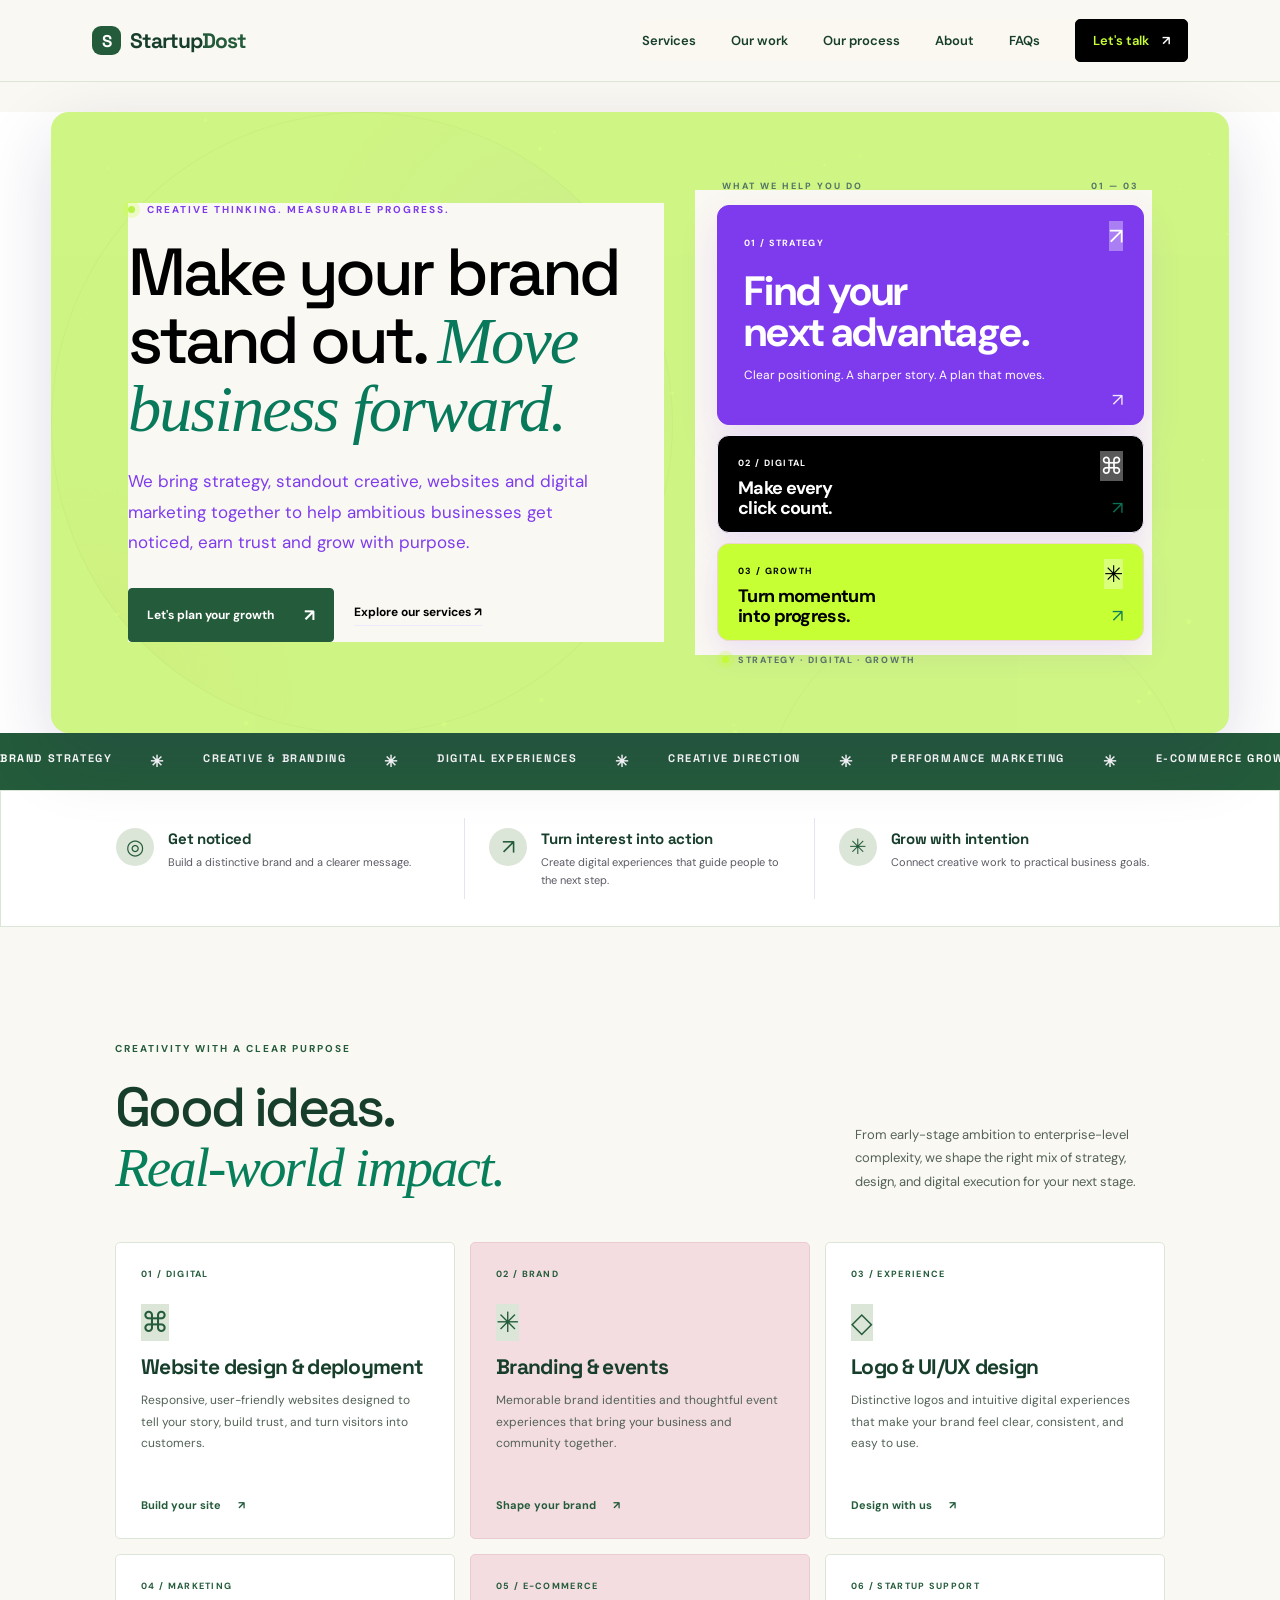
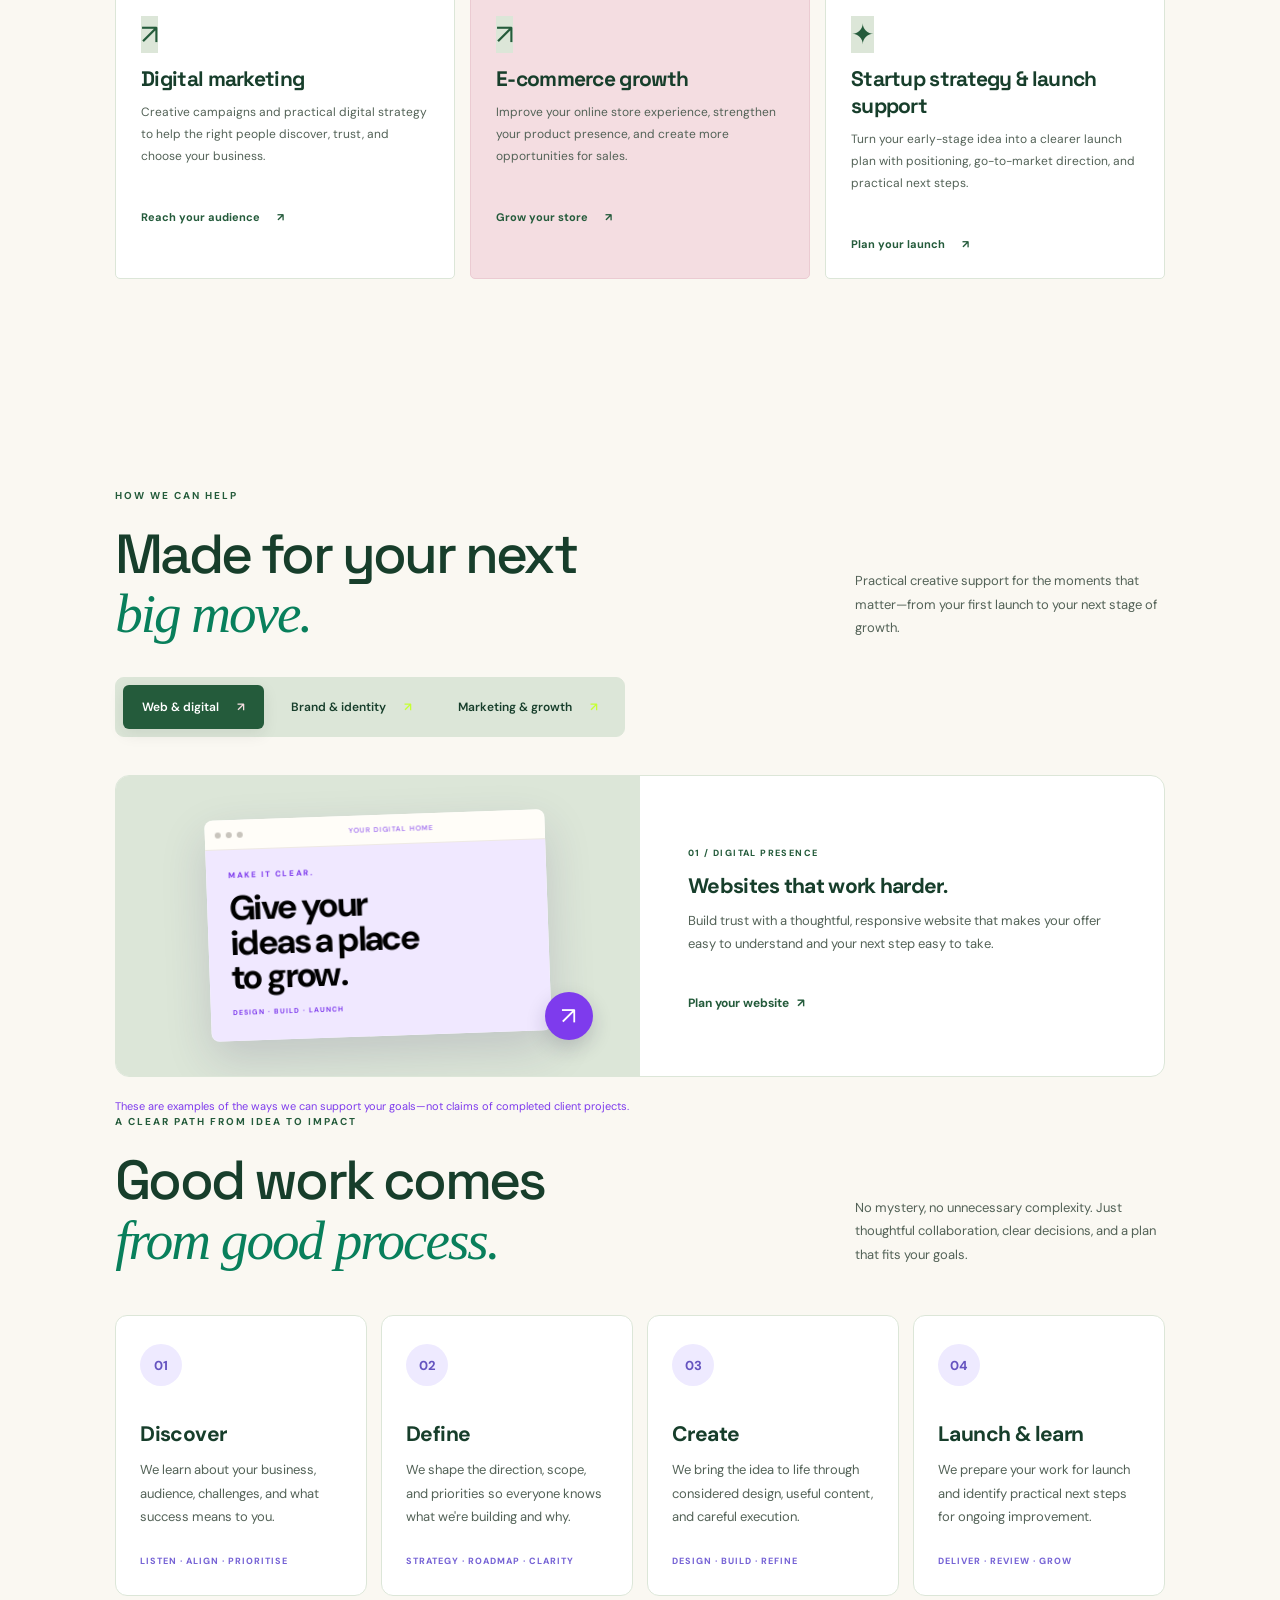
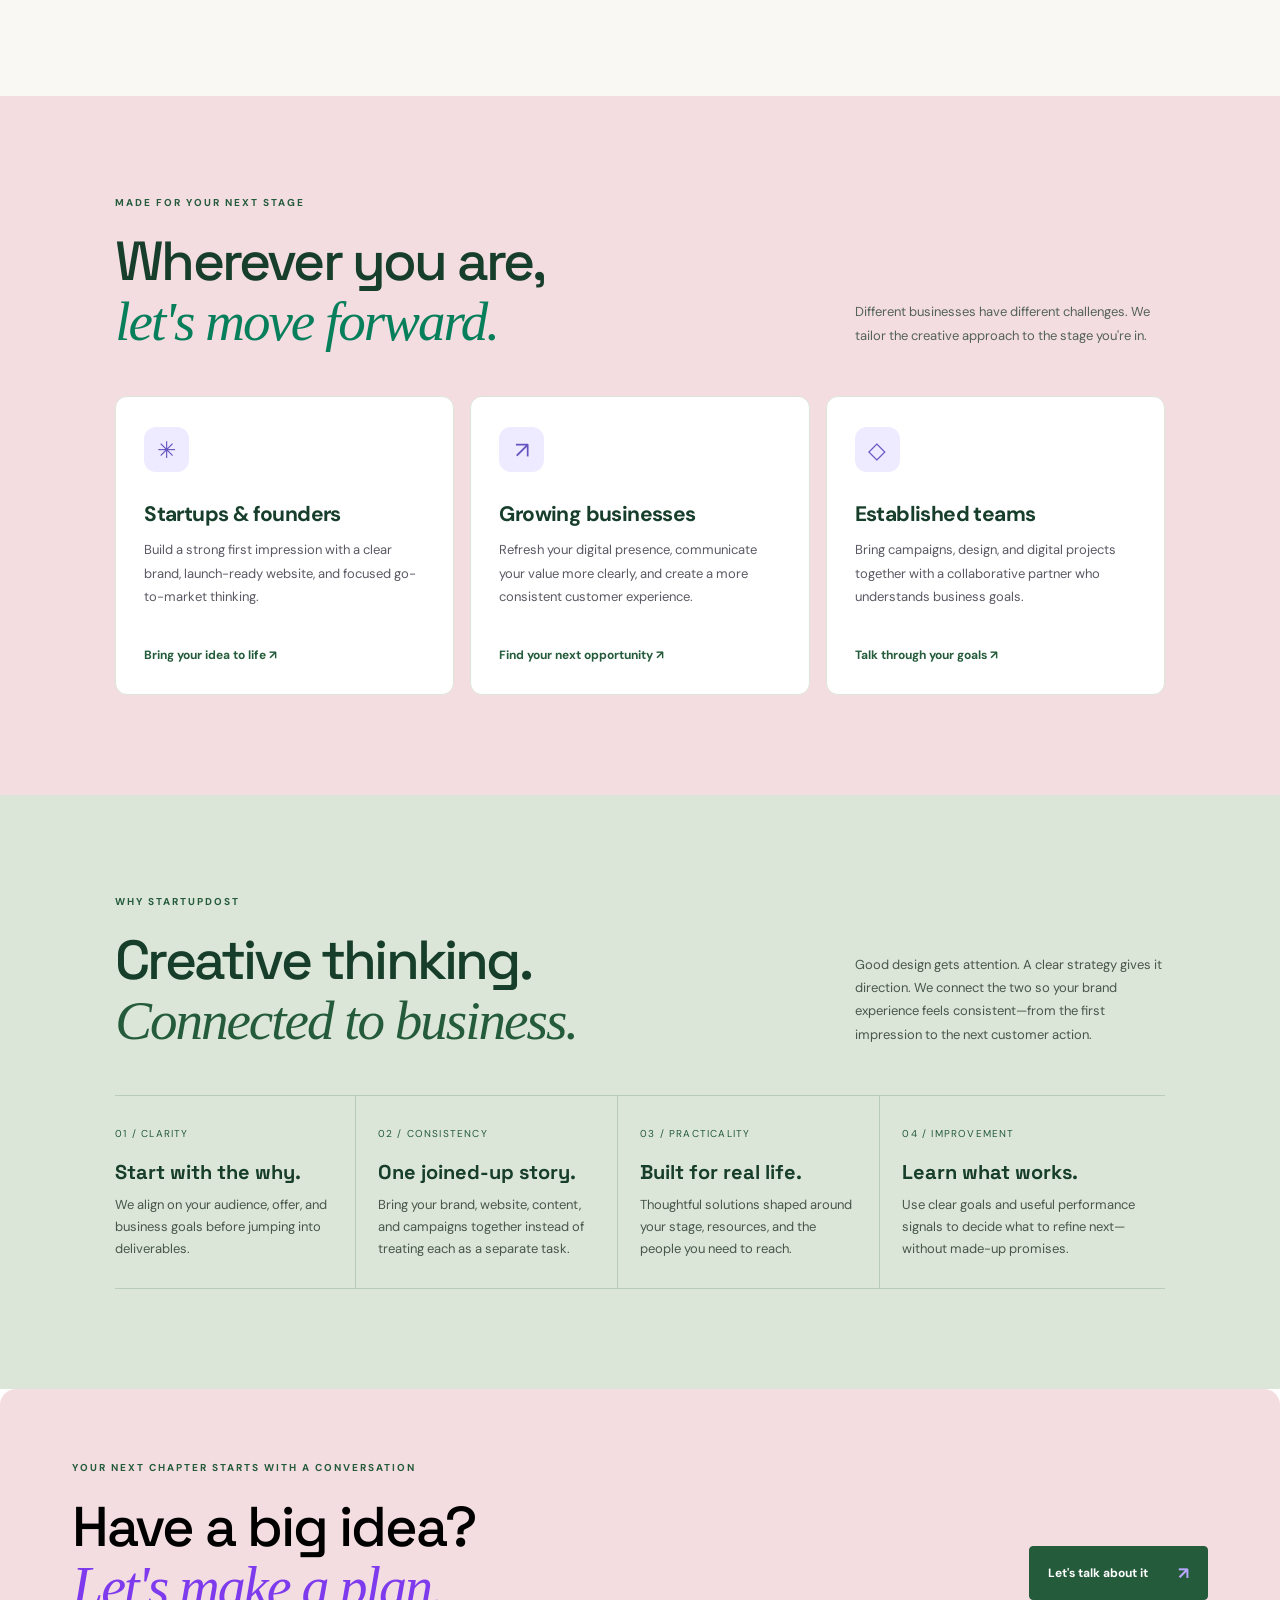
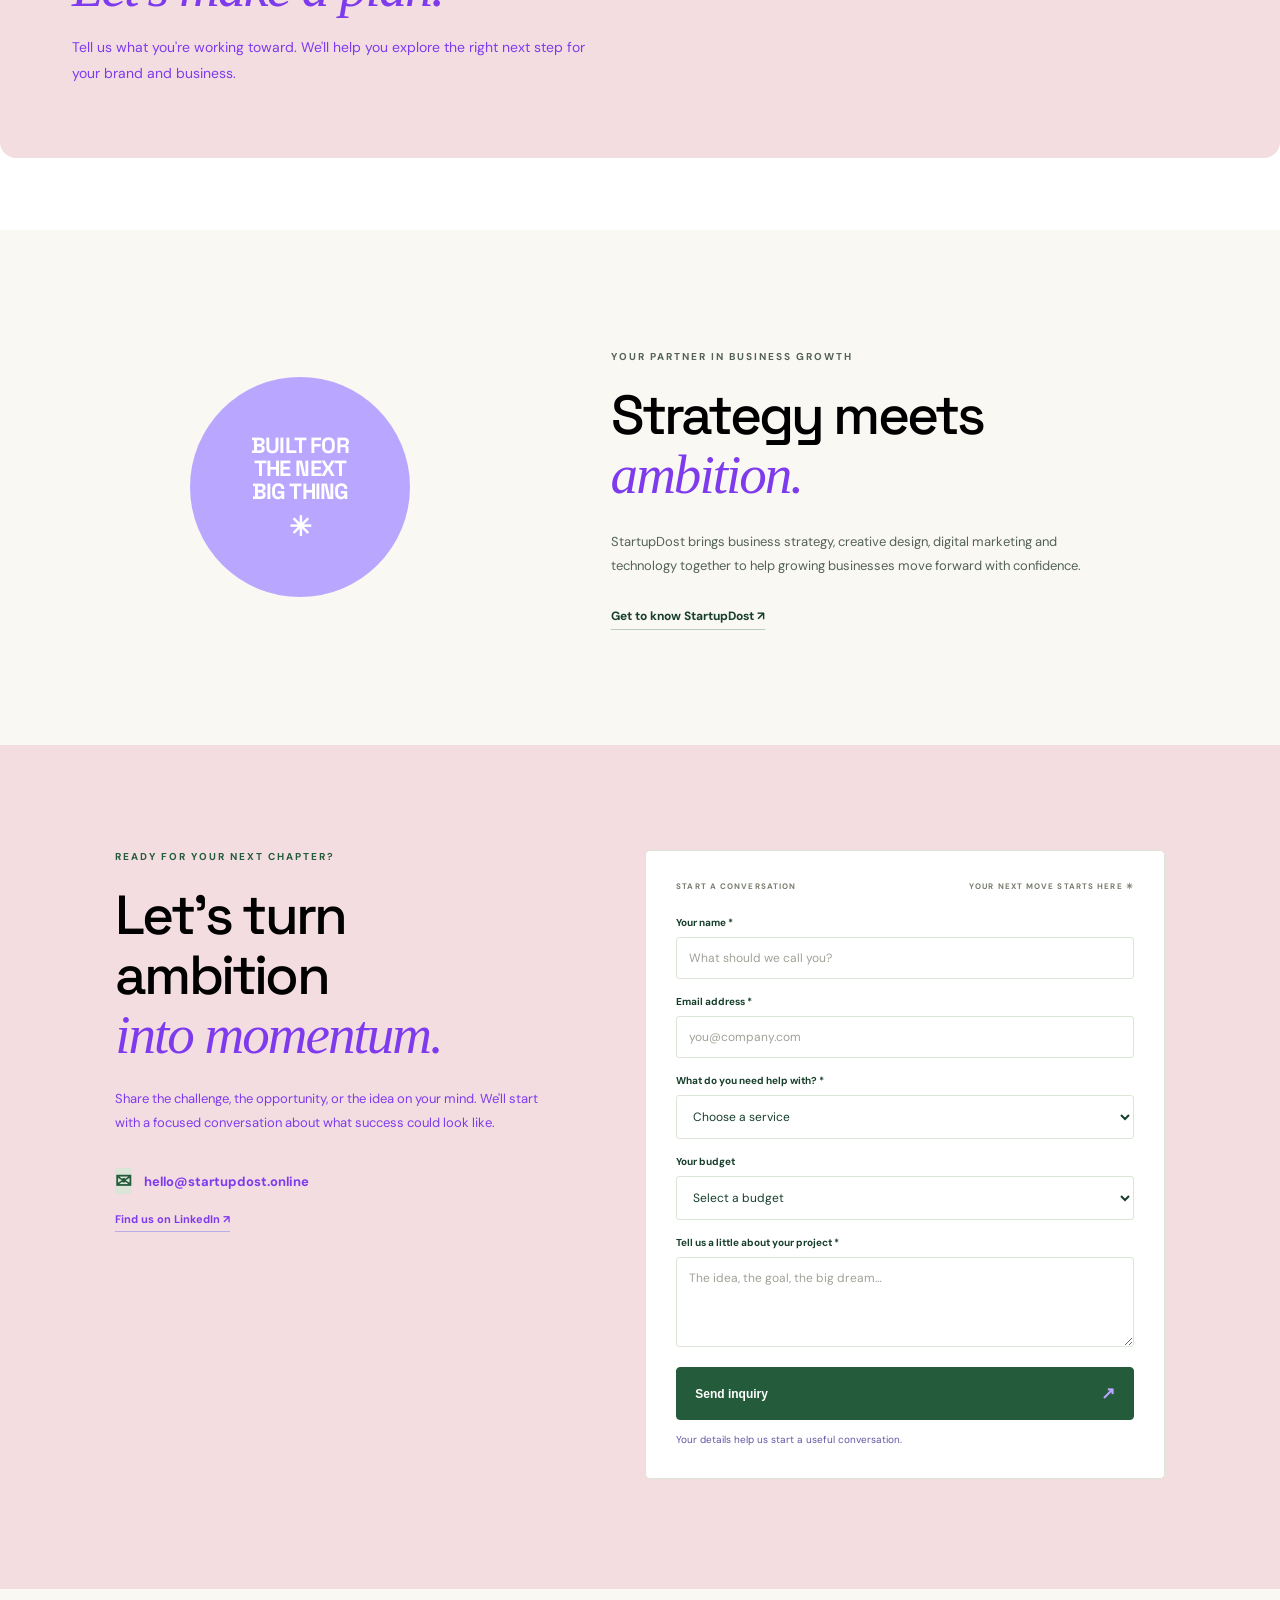
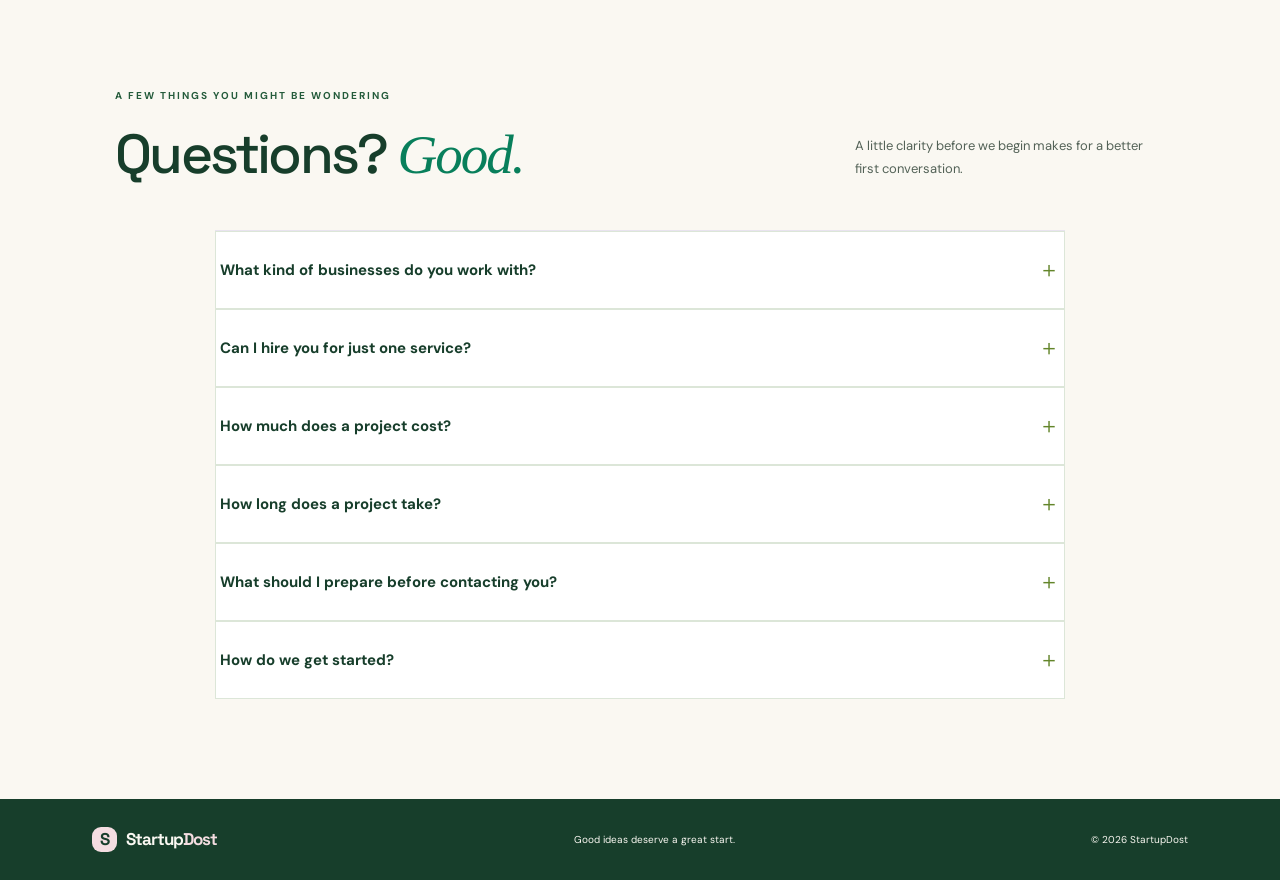
==== commit 2e59e1ff: "Refresh CSS cache after removing purple accents" ====
--- a/index.html
+++ b/index.html
@@ -3,7 +3,7 @@
 <head>
 <meta charset="utf-8"><meta name="viewport" content="width=device-width,initial-scale=1">
 <meta name="description" content="StartupDost helps startups, SMEs and growing businesses build memorable brands, high-performing websites, digital marketing campaigns and smarter business experiences.">
-<title>StartupDost | Branding, Websites & Digital Growth</title><link rel="stylesheet" href="assets/css/styles.css?v=visual-fix-20261027b">
+<title>StartupDost | Branding, Websites & Digital Growth</title><link rel="stylesheet" href="assets/css/styles.css?v=no-purple-20261029">
 <!-- Google tag (gtag.js) -->
 <script async src="https://www.googletagmanager.com/gtag/js?id=AW-618114129"></script>
 <script>
--- a/assets/css/styles.css
+++ b/assets/css/styles.css
@@ -1100,3 +1100,24 @@
  .solution-card .solution-art{height:240px!important;min-height:0!important}
  .solution-card .solution-copy{padding:22px!important}
 }
+
+
+/* Remove remaining purple/lavender accents from hero and global UI */
+:root{--purple:#245B3B;--violet:#245B3B;--accent:#245B3B;--lime:#F4DDE1}
+.hero .eyebrow,.hero .hero-kicker,.hero .hero-label,.hero .lead,.hero-copy .lead,.hero p,.hero .hero-copy p{color:#245B3B!important}
+.hero h1 em,.hero h2 em,.hero-copy h1 em,.hero-copy h2 em{color:#087F5B!important}
+.hero-orbit,.hero-glow,.hero-shape,.hero-visual::before,.hero-copy::before,.hero::before,.hero::after{
+  border-color:rgba(36,91,59,.09)!important;
+}
+.hero-orbit,.hero-glow,.hero-shape{background-color:transparent!important}
+.hero .eyebrow .dot,.hero .eyebrow::before,.hero .hero-kicker::before{background:#B8F34A!important}
+.hero .lead,.hero-copy .lead{color:#245B3B!important}
+.hero .text-link,.hero a:not(.button),.hero-copy a:not(.button){text-decoration-color:#DCE6D8!important}
+.hero .text-link::after,.hero a:not(.button)::after{border-color:#245B3B!important}
+.hero-particles,.hero-particle,.particle{background:#B8F34A!important}
+.hero .button.primary,.hero-copy .button.primary{background:#245B3B!important;color:#FFFFFF!important}
+.hero .button:not(.primary),.hero-copy .button:not(.primary){color:#173E2B!important;border-color:#DCE6D8!important}
+a,button,.text-link,.service-card a,.services-detail-card a,.solution-copy a{--link-accent:#245B3B}
+@media(prefers-reduced-motion:no-preference){
+ .hero-orbit,.hero-glow{box-shadow:none!important}
+}
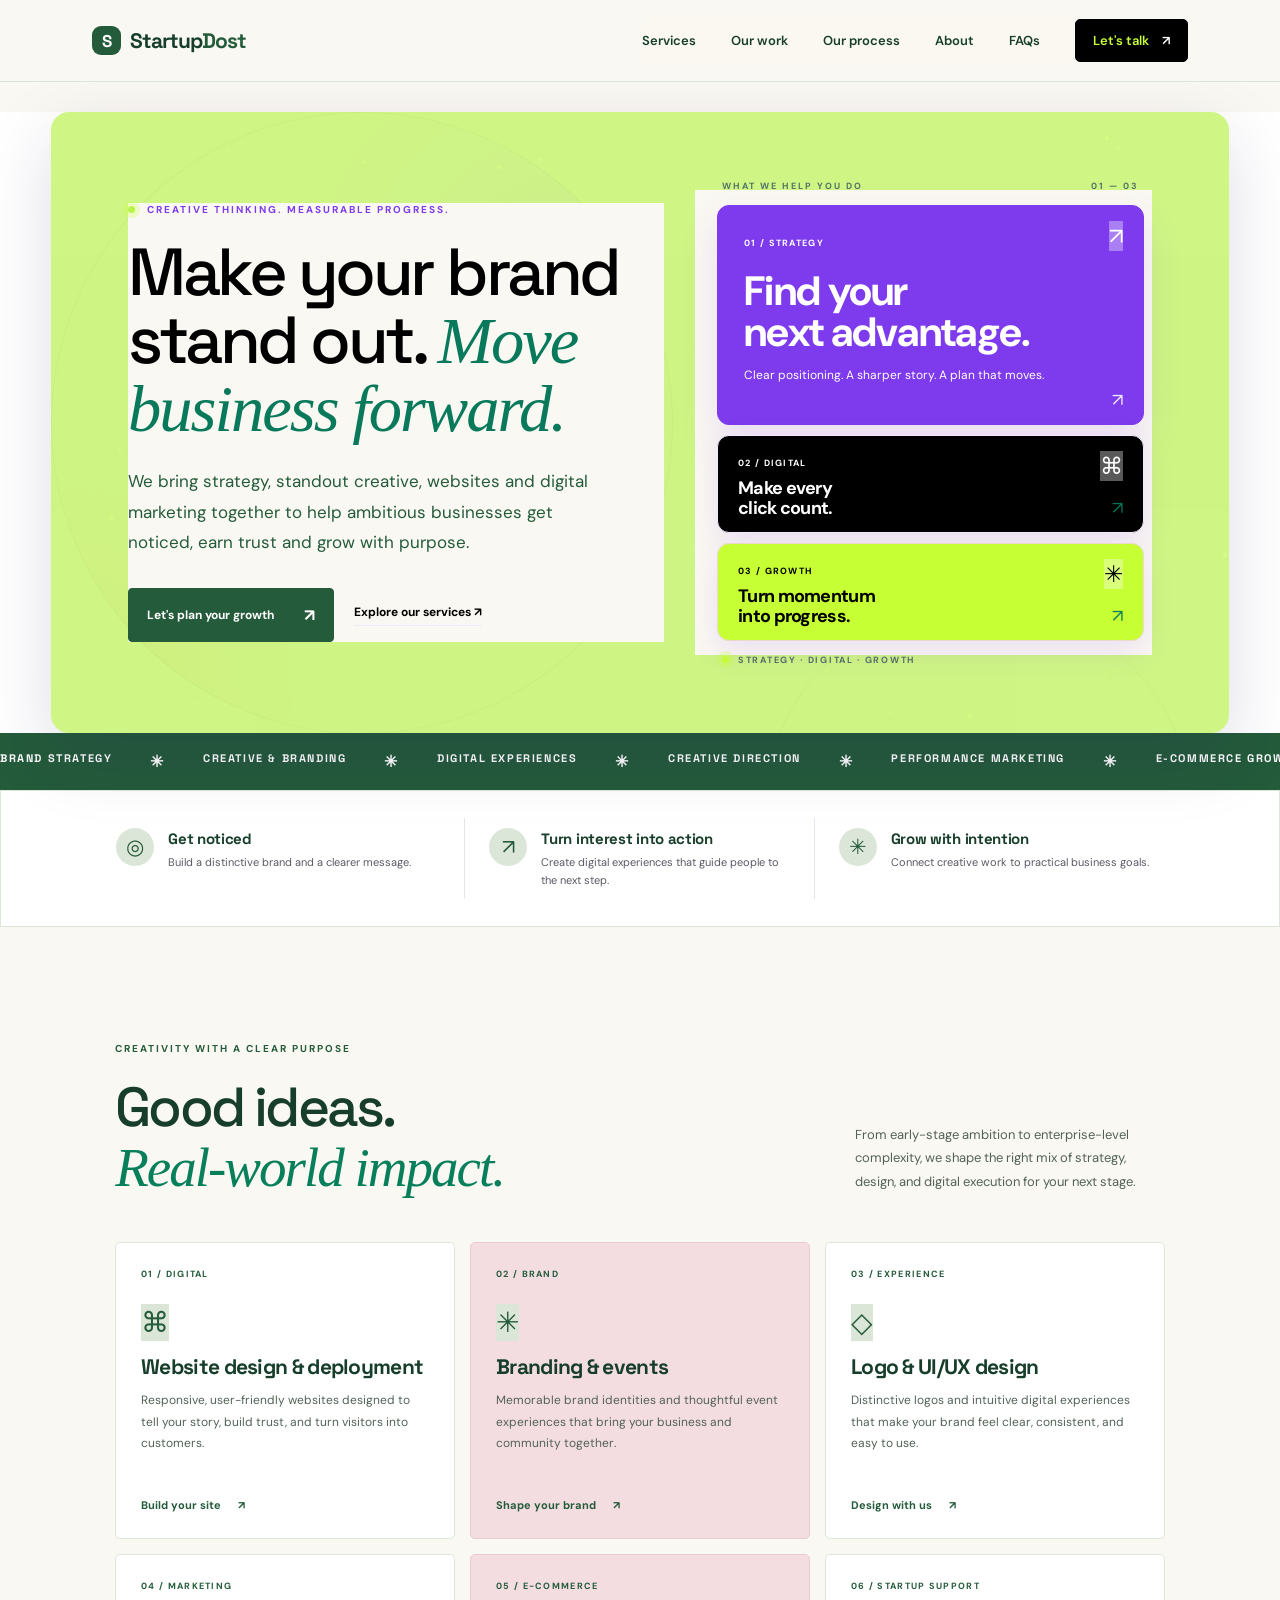
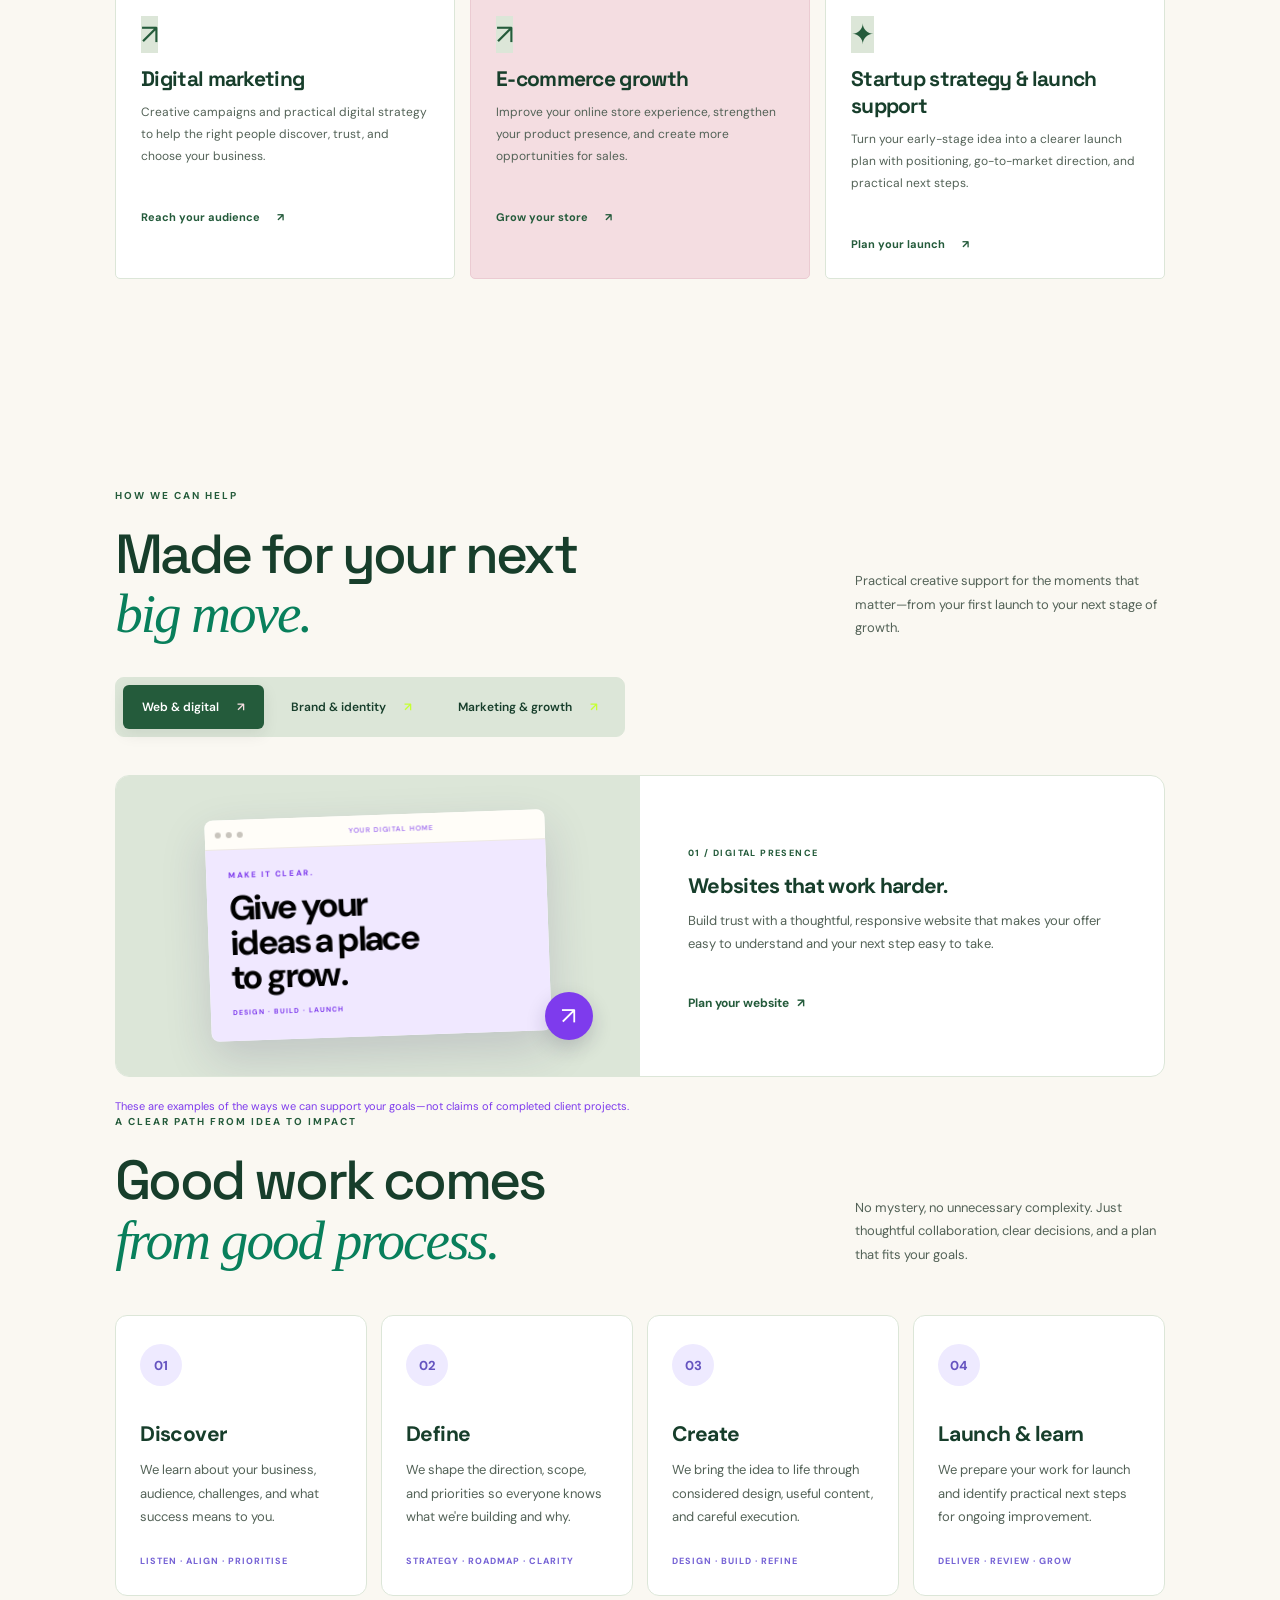
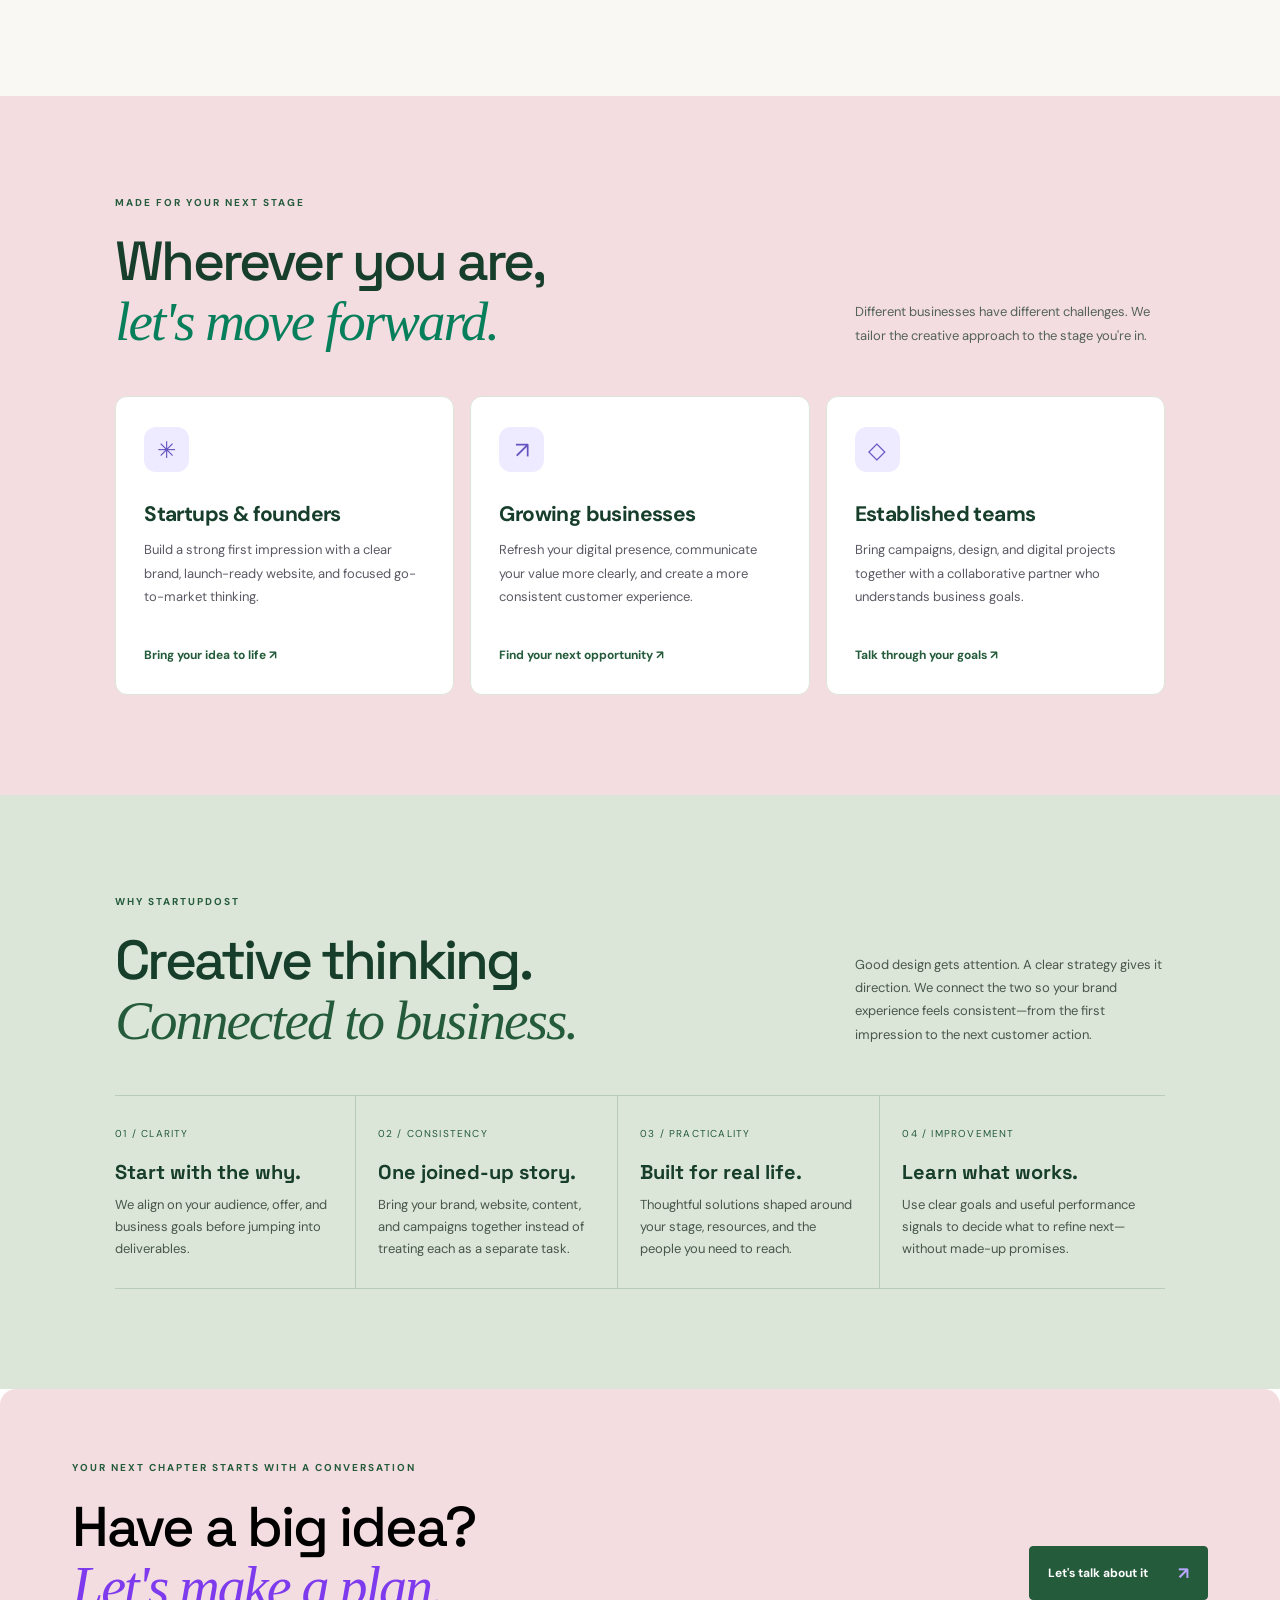
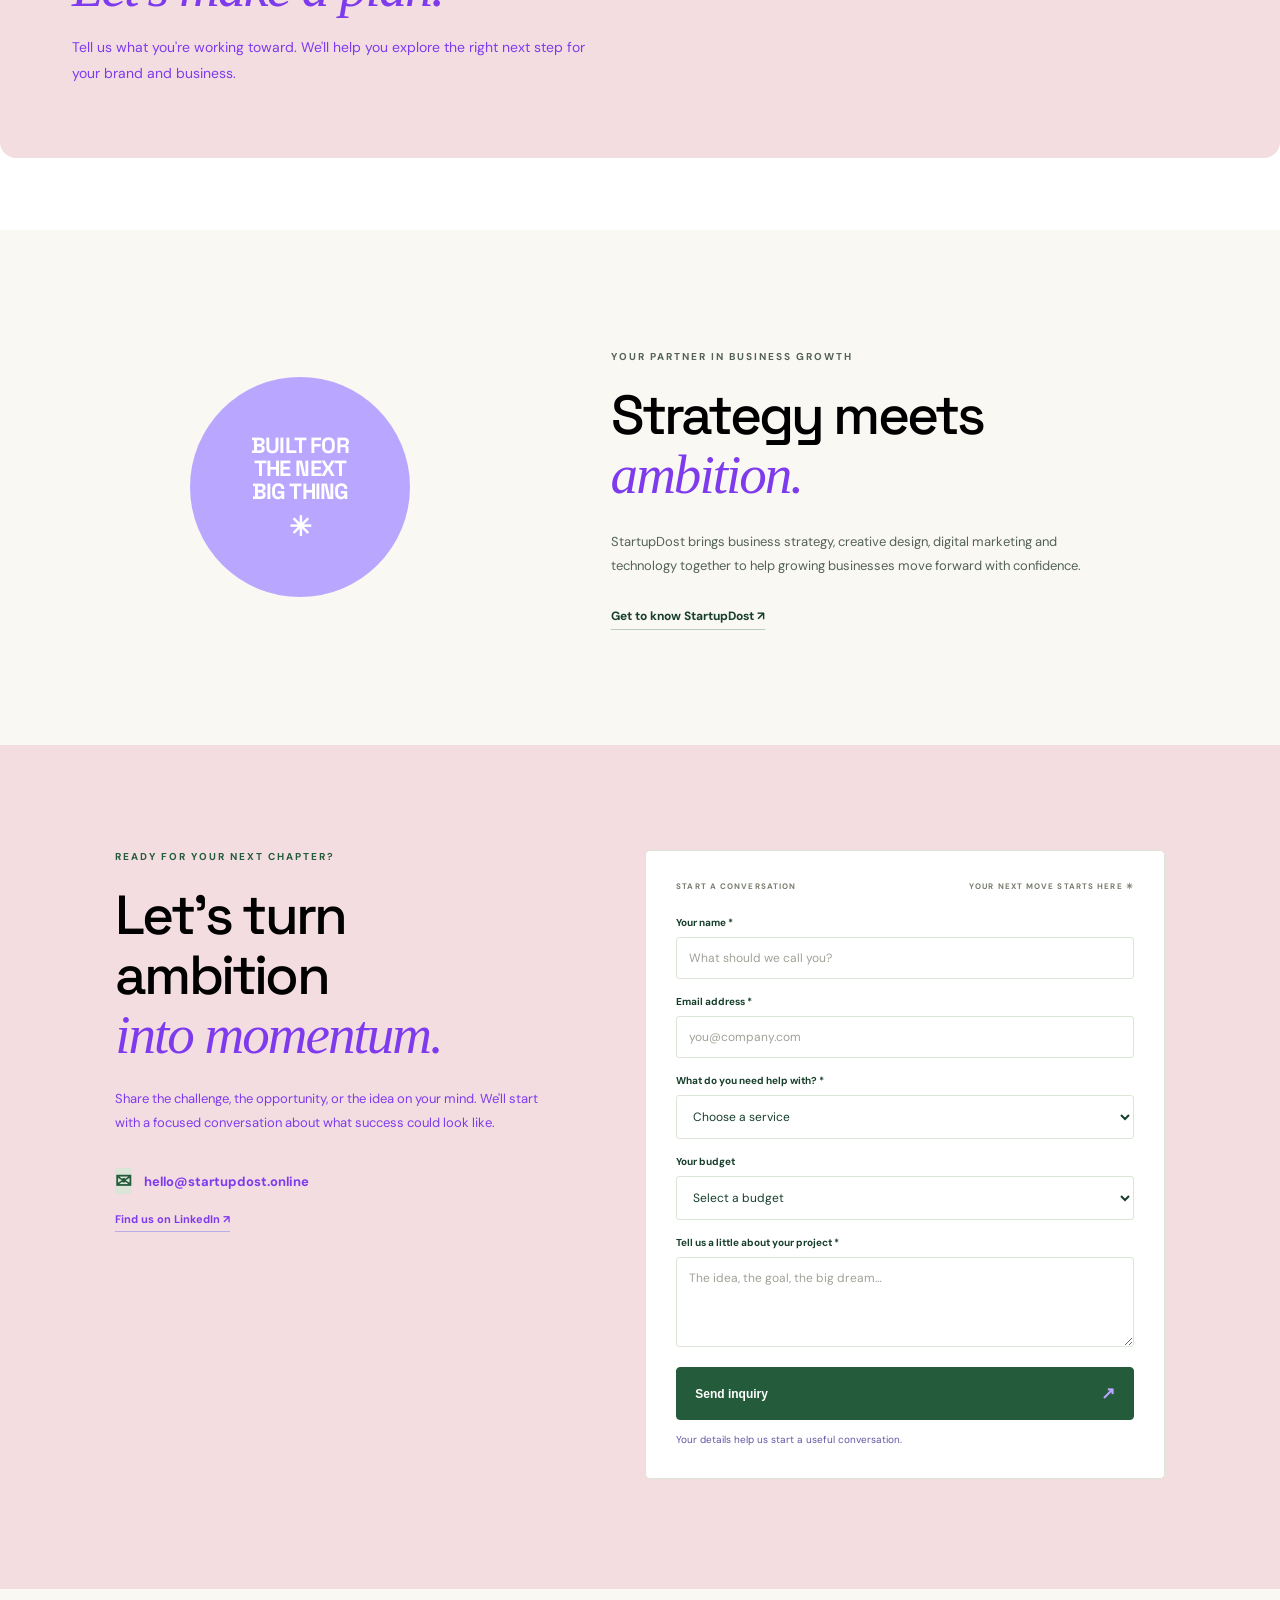
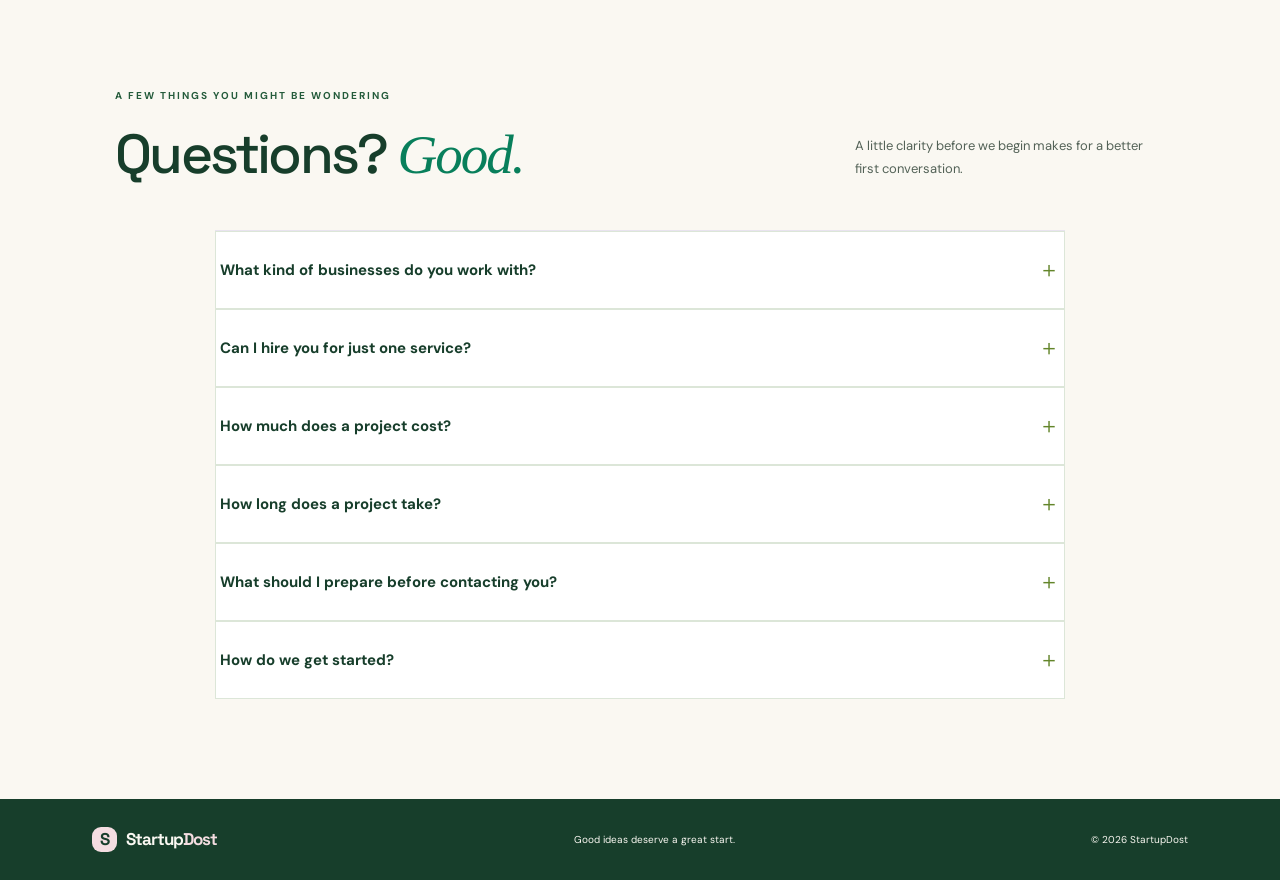
==== commit 773dd10e: "Refresh homepage CSS cache for text-only fix" ====
--- a/index.html
+++ b/index.html
@@ -3,7 +3,7 @@
 <head>
 <meta charset="utf-8"><meta name="viewport" content="width=device-width,initial-scale=1">
 <meta name="description" content="StartupDost helps startups, SMEs and growing businesses build memorable brands, high-performing websites, digital marketing campaigns and smarter business experiences.">
-<title>StartupDost | Branding, Websites & Digital Growth</title><link rel="stylesheet" href="assets/css/styles.css?v=no-purple-20261029">
+<title>StartupDost | Branding, Websites & Digital Growth</title><link rel="stylesheet" href="assets/css/styles.css?v=hero-text-only-20261029">
 <!-- Google tag (gtag.js) -->
 <script async src="https://www.googletagmanager.com/gtag/js?id=AW-618114129"></script>
 <script>
--- a/assets/css/styles.css
+++ b/assets/css/styles.css
@@ -1121,3 +1121,13 @@
 @media(prefers-reduced-motion:no-preference){
  .hero-orbit,.hero-glow{box-shadow:none!important}
 }
+
+
+/* Precise correction: change purple HERO TEXT only; preserve the original hero design */
+.hero,.hero.section{background:#FAF8F2!important}
+.hero .eyebrow,.hero .hero-kicker,.hero .hero-label{color:#245B3B!important}
+.hero .lead,.hero .hero-copy .lead{color:#245B3B!important}
+.hero h1 em,.hero h2 em,.hero-copy h1 em,.hero-copy h2 em{color:#087F5B!important}
+.hero .text-link{border-bottom-color:#DCE6D8!important}
+.hero .eyebrow .dot,.hero .eyebrow::before,.hero .hero-kicker::before{background:#B8F34A!important}
+.hero .hero-art,.hero .art-glow,.hero .orbit,.hero .hero-visual,.hero .hero-visual::before,.hero .hero-visual::after{background-color:initial}
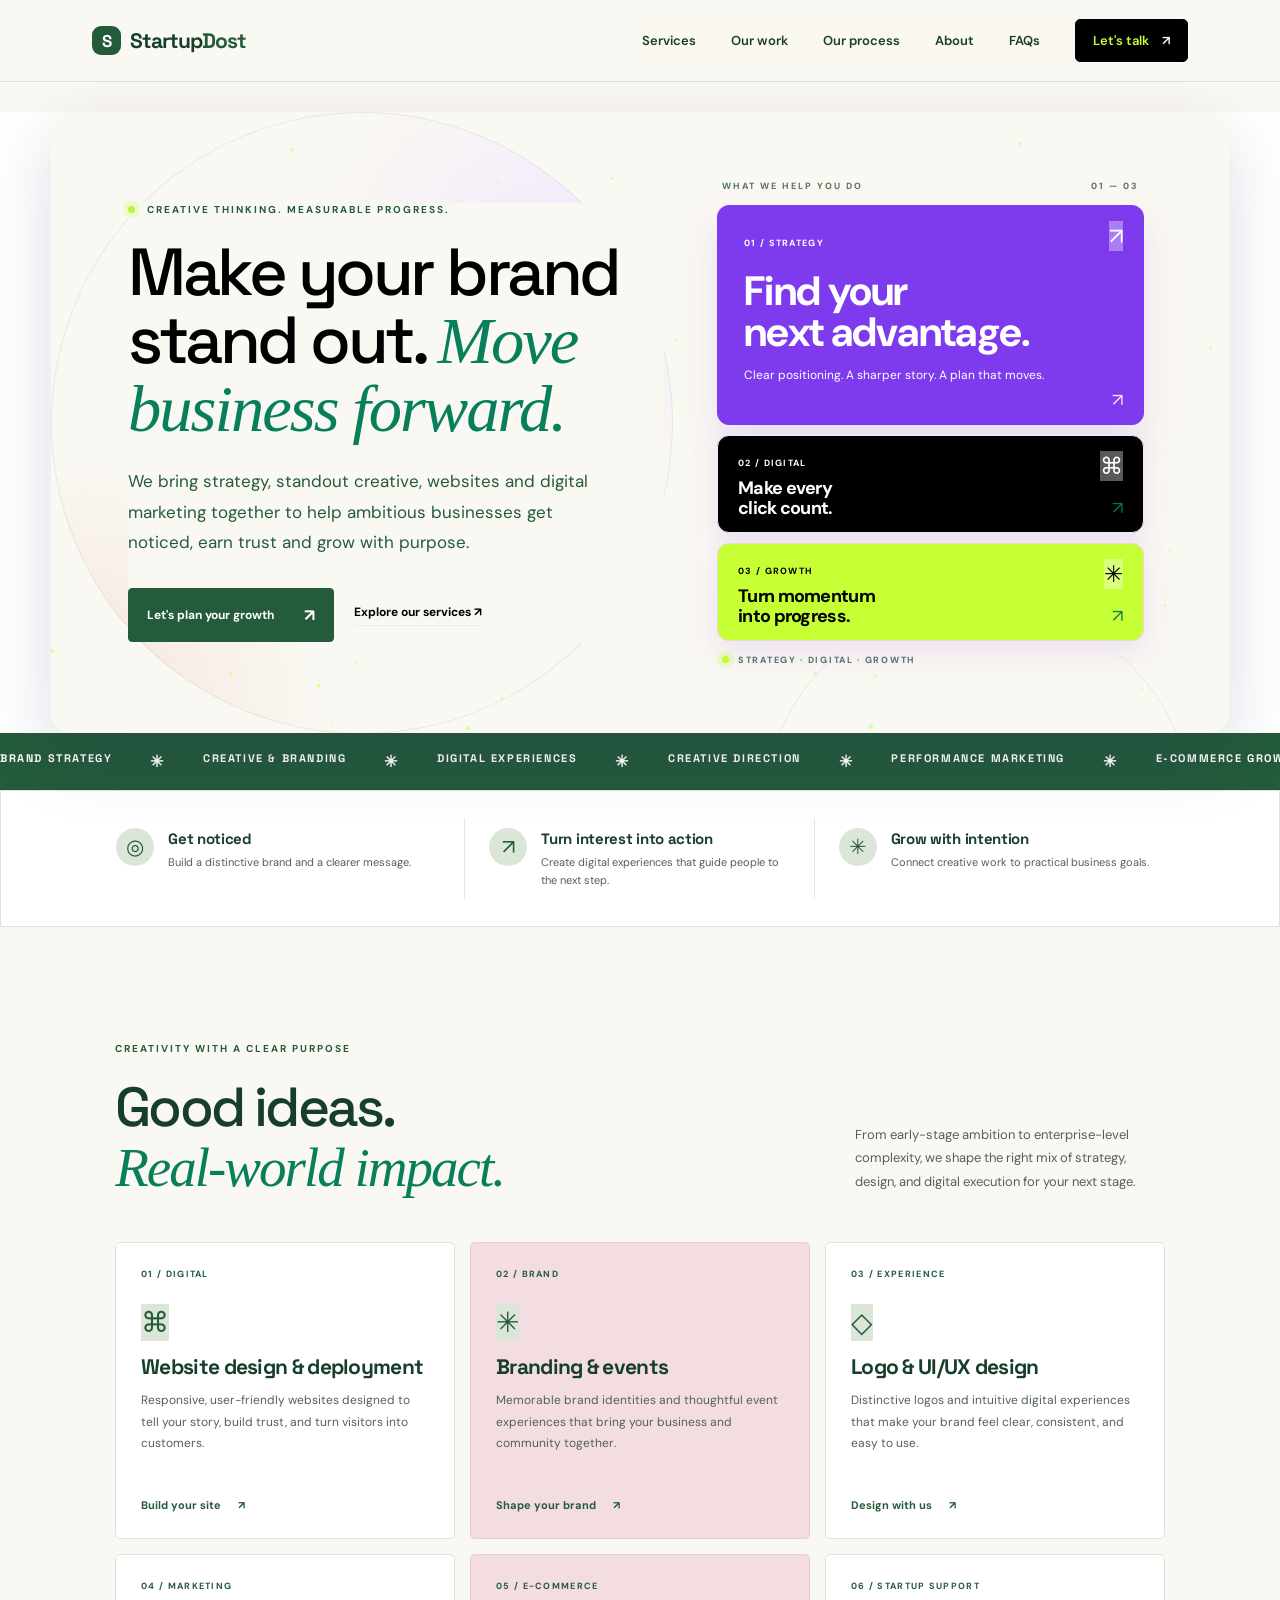
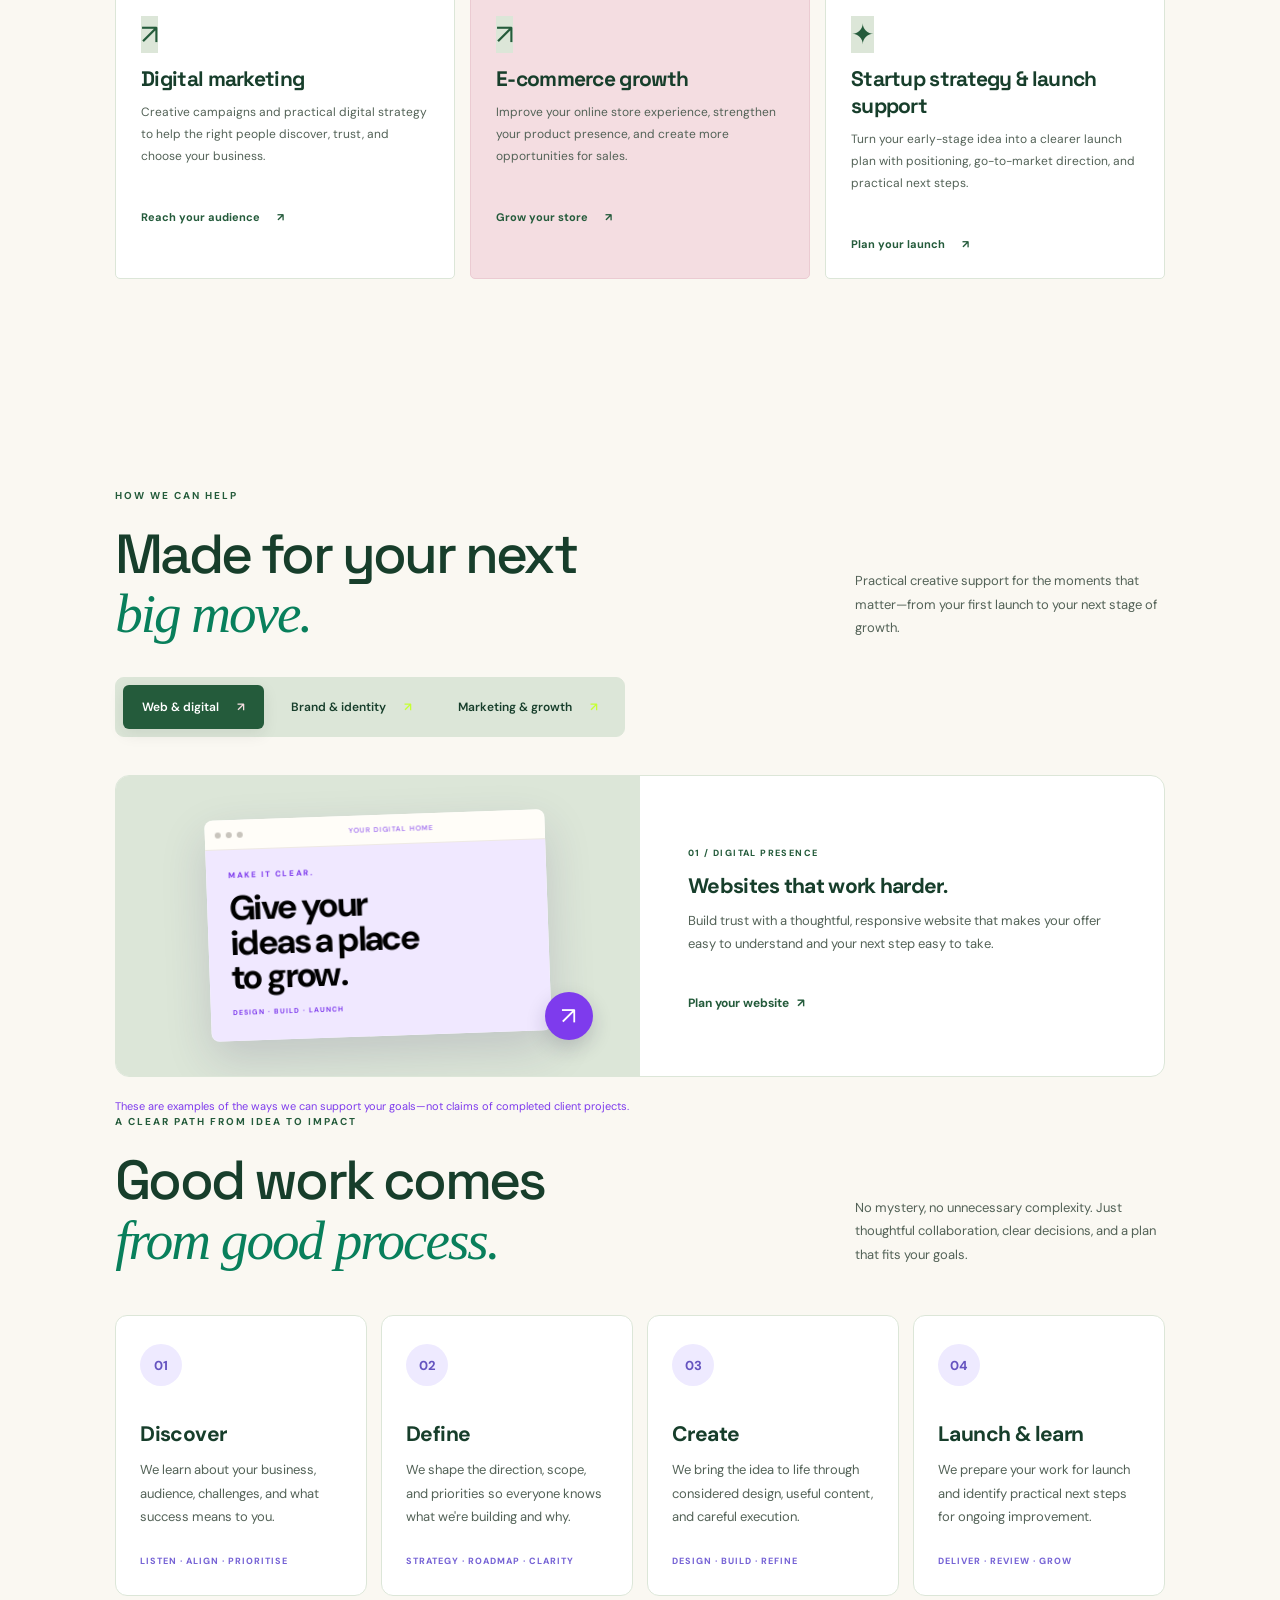
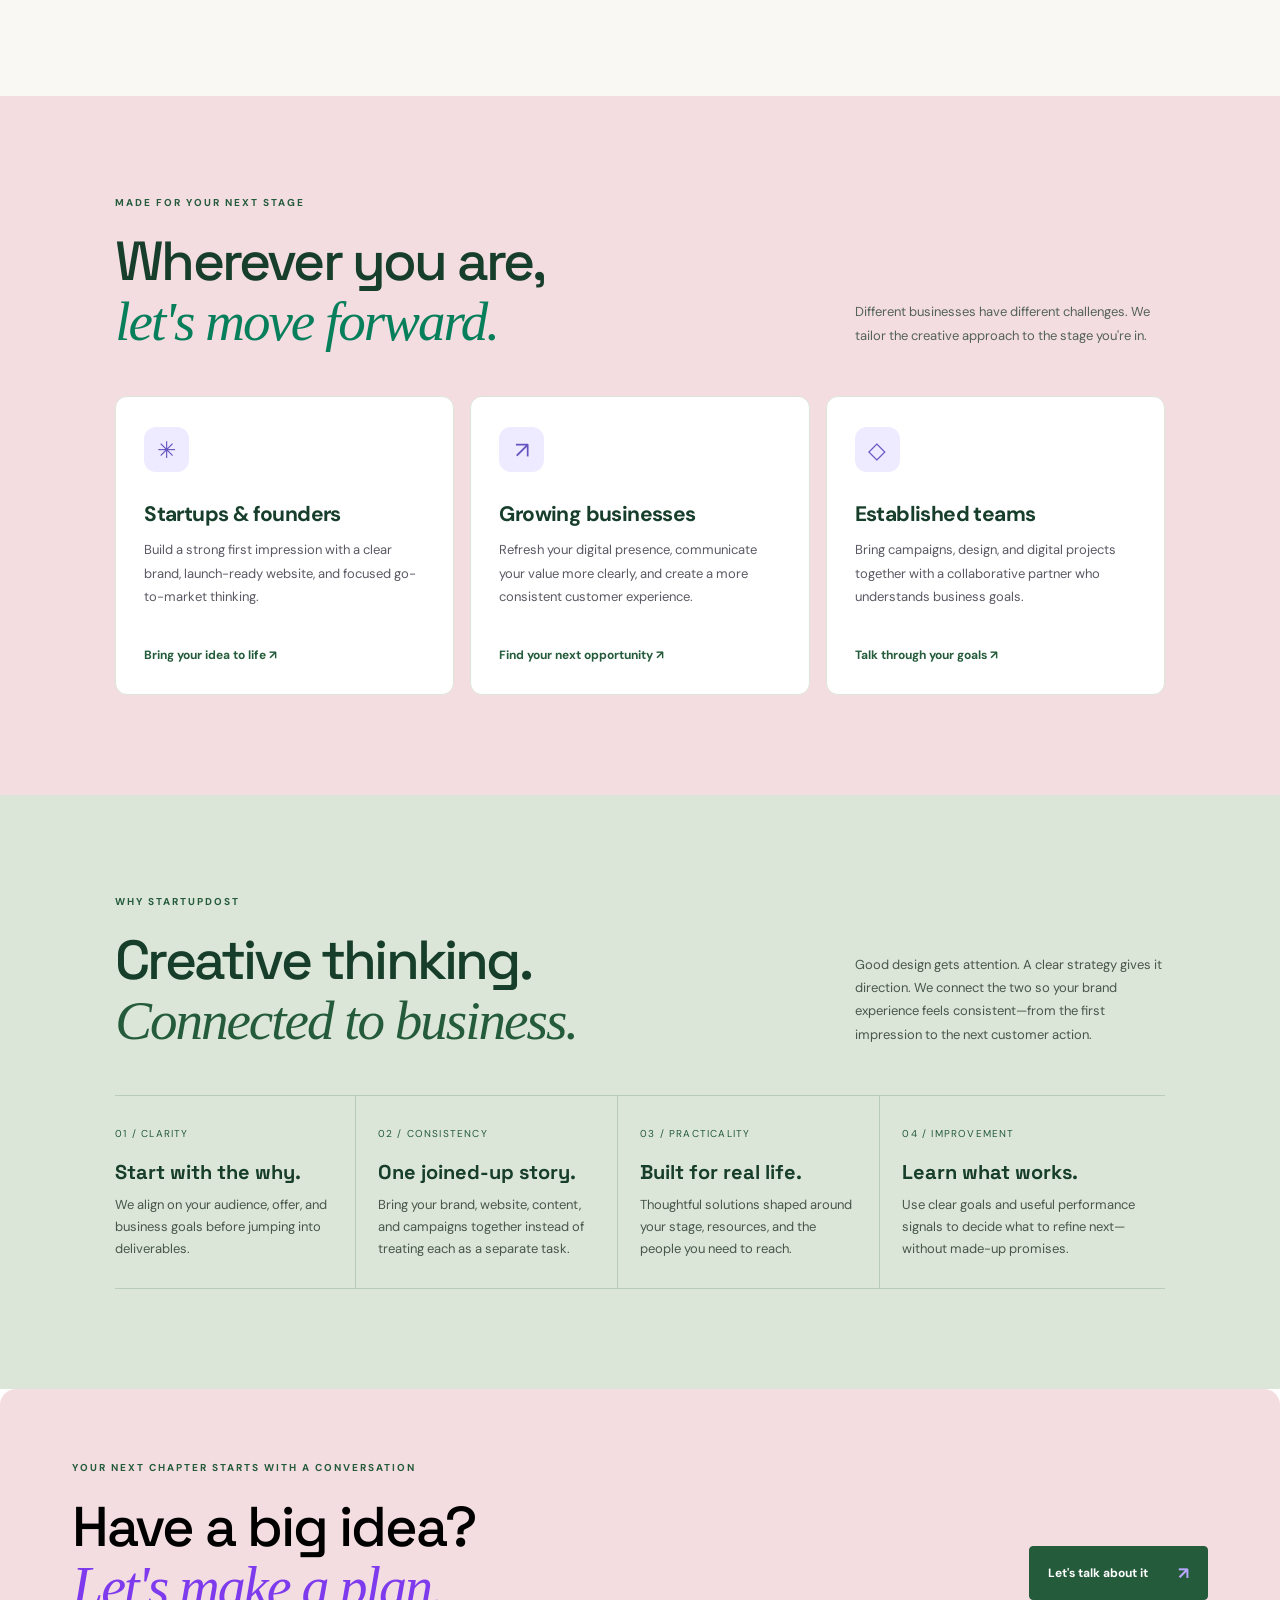
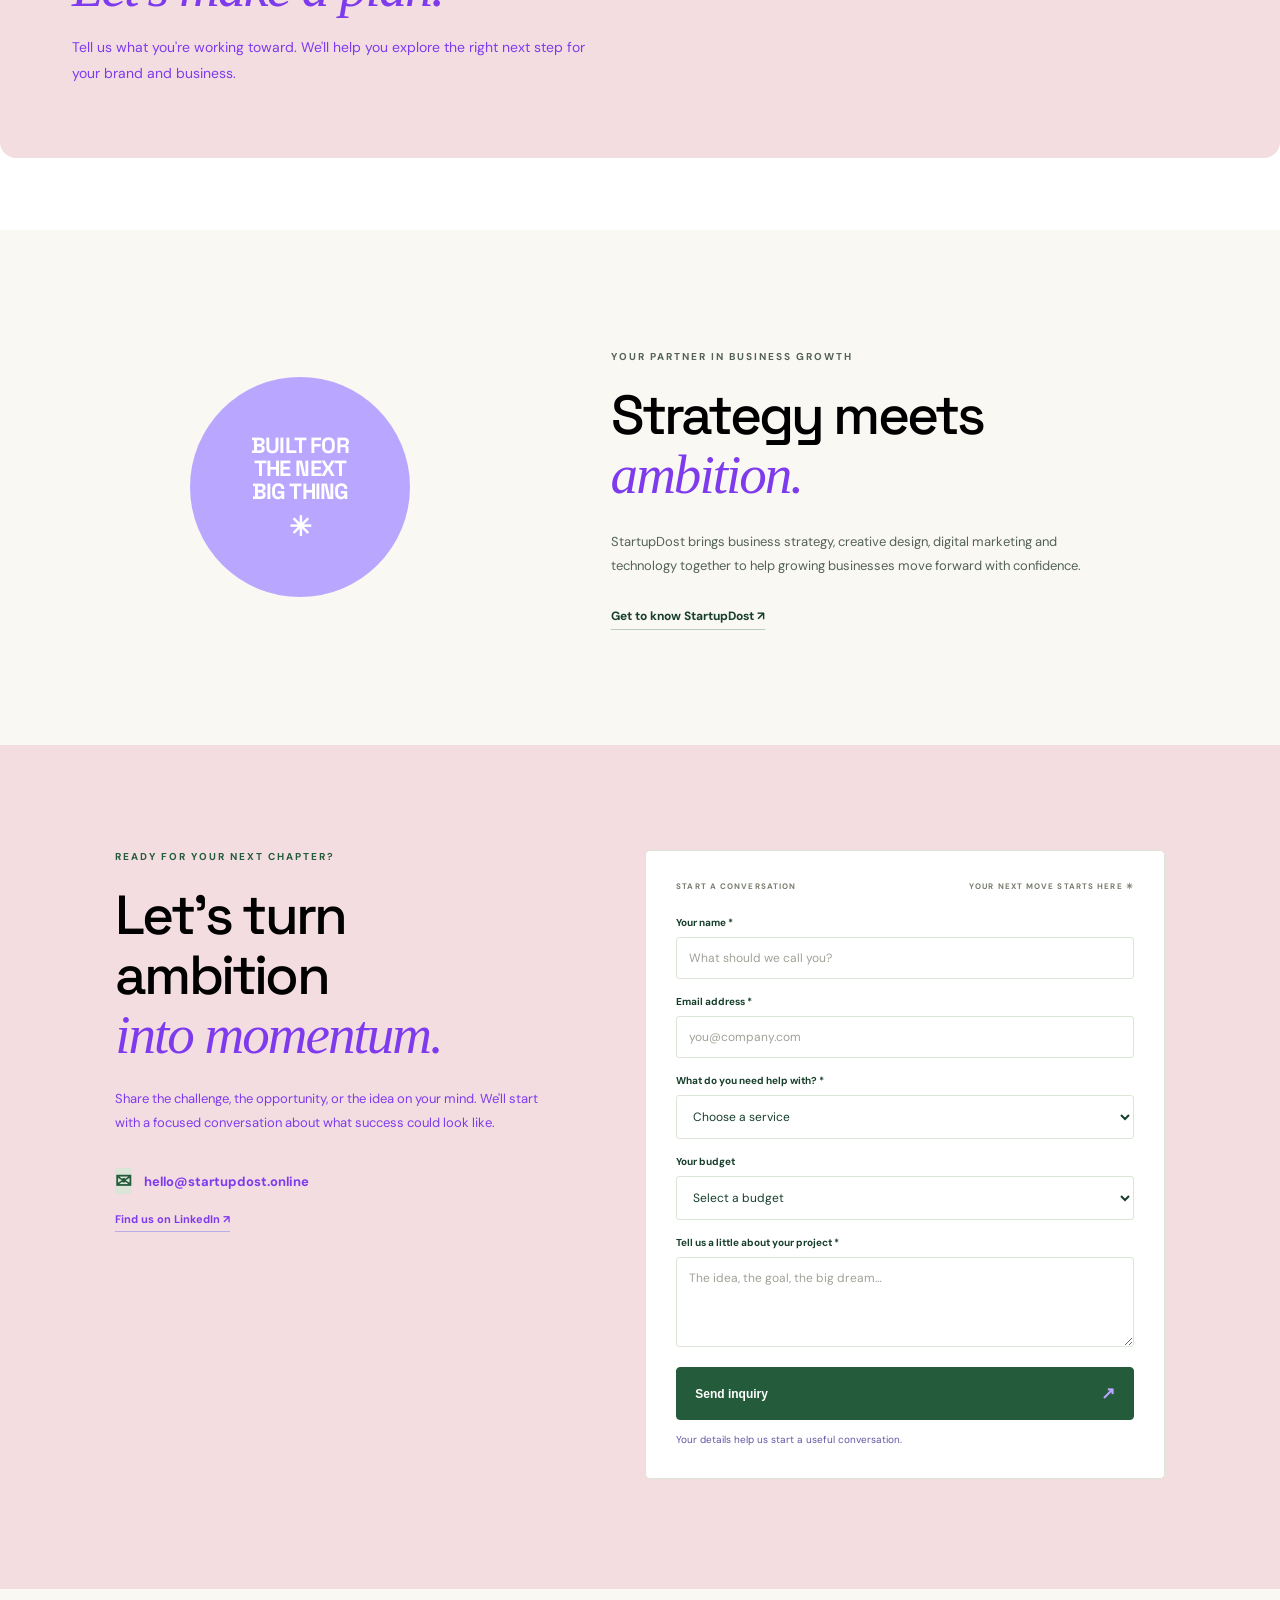
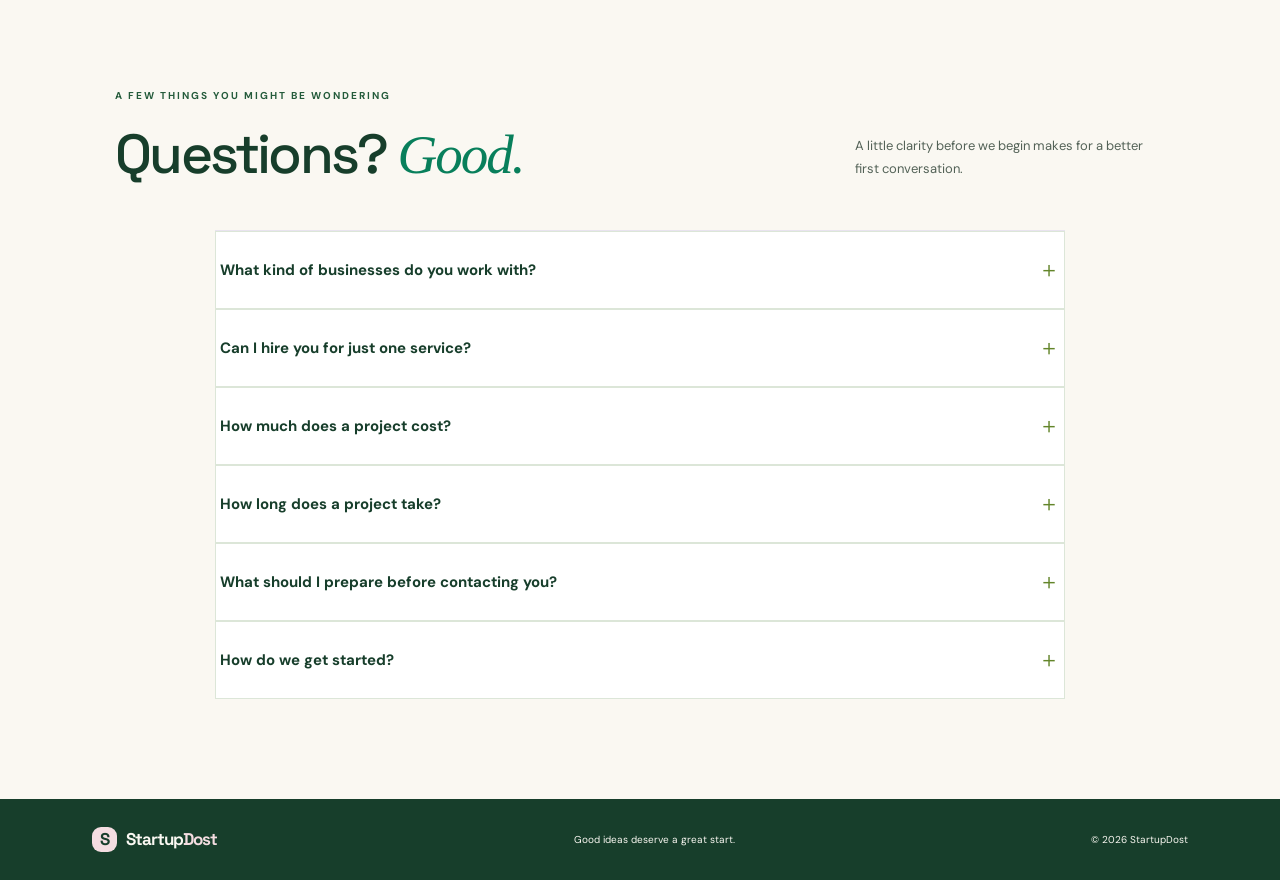
==== commit bfd80df2: "Refresh homepage cache after hero background fix" ====
--- a/index.html
+++ b/index.html
@@ -3,7 +3,7 @@
 <head>
 <meta charset="utf-8"><meta name="viewport" content="width=device-width,initial-scale=1">
 <meta name="description" content="StartupDost helps startups, SMEs and growing businesses build memorable brands, high-performing websites, digital marketing campaigns and smarter business experiences.">
-<title>StartupDost | Branding, Websites & Digital Growth</title><link rel="stylesheet" href="assets/css/styles.css?v=hero-text-only-20261029">
+<title>StartupDost | Branding, Websites & Digital Growth</title><link rel="stylesheet" href="assets/css/styles.css?v=hero-bg-fix-20261029">
 <!-- Google tag (gtag.js) -->
 <script async src="https://www.googletagmanager.com/gtag/js?id=AW-618114129"></script>
 <script>
--- a/assets/css/styles.css
+++ b/assets/css/styles.css
@@ -1131,3 +1131,14 @@
 .hero .text-link{border-bottom-color:#DCE6D8!important}
 .hero .eyebrow .dot,.hero .eyebrow::before,.hero .hero-kicker::before{background:#B8F34A!important}
 .hero .hero-art,.hero .art-glow,.hero .orbit,.hero .hero-visual,.hero .hero-visual::before,.hero .hero-visual::after{background-color:initial}
+
+
+/* Correct hero background: the particle canvas must remain transparent */
+.hero-particles,.hero-particle,.particle{background:transparent!important}
+canvas.hero-particles{position:absolute!important;inset:0!important;width:100%!important;height:100%!important;pointer-events:none!important;z-index:0!important}
+.hero.section{position:relative!important;background:#FAF8F2!important;isolation:isolate}
+.hero.section>.hero-copy,.hero.section>.hero-art{position:relative;z-index:1}
+.hero.section .eyebrow,.hero.section .hero-kicker,.hero.section .hero-label{color:#245B3B!important}
+.hero.section .lead,.hero.section .hero-copy .lead{color:#245B3B!important}
+.hero.section h1 em,.hero.section h2 em{color:#087F5B!important}
+.hero.section .hero-particles{background:transparent!important}
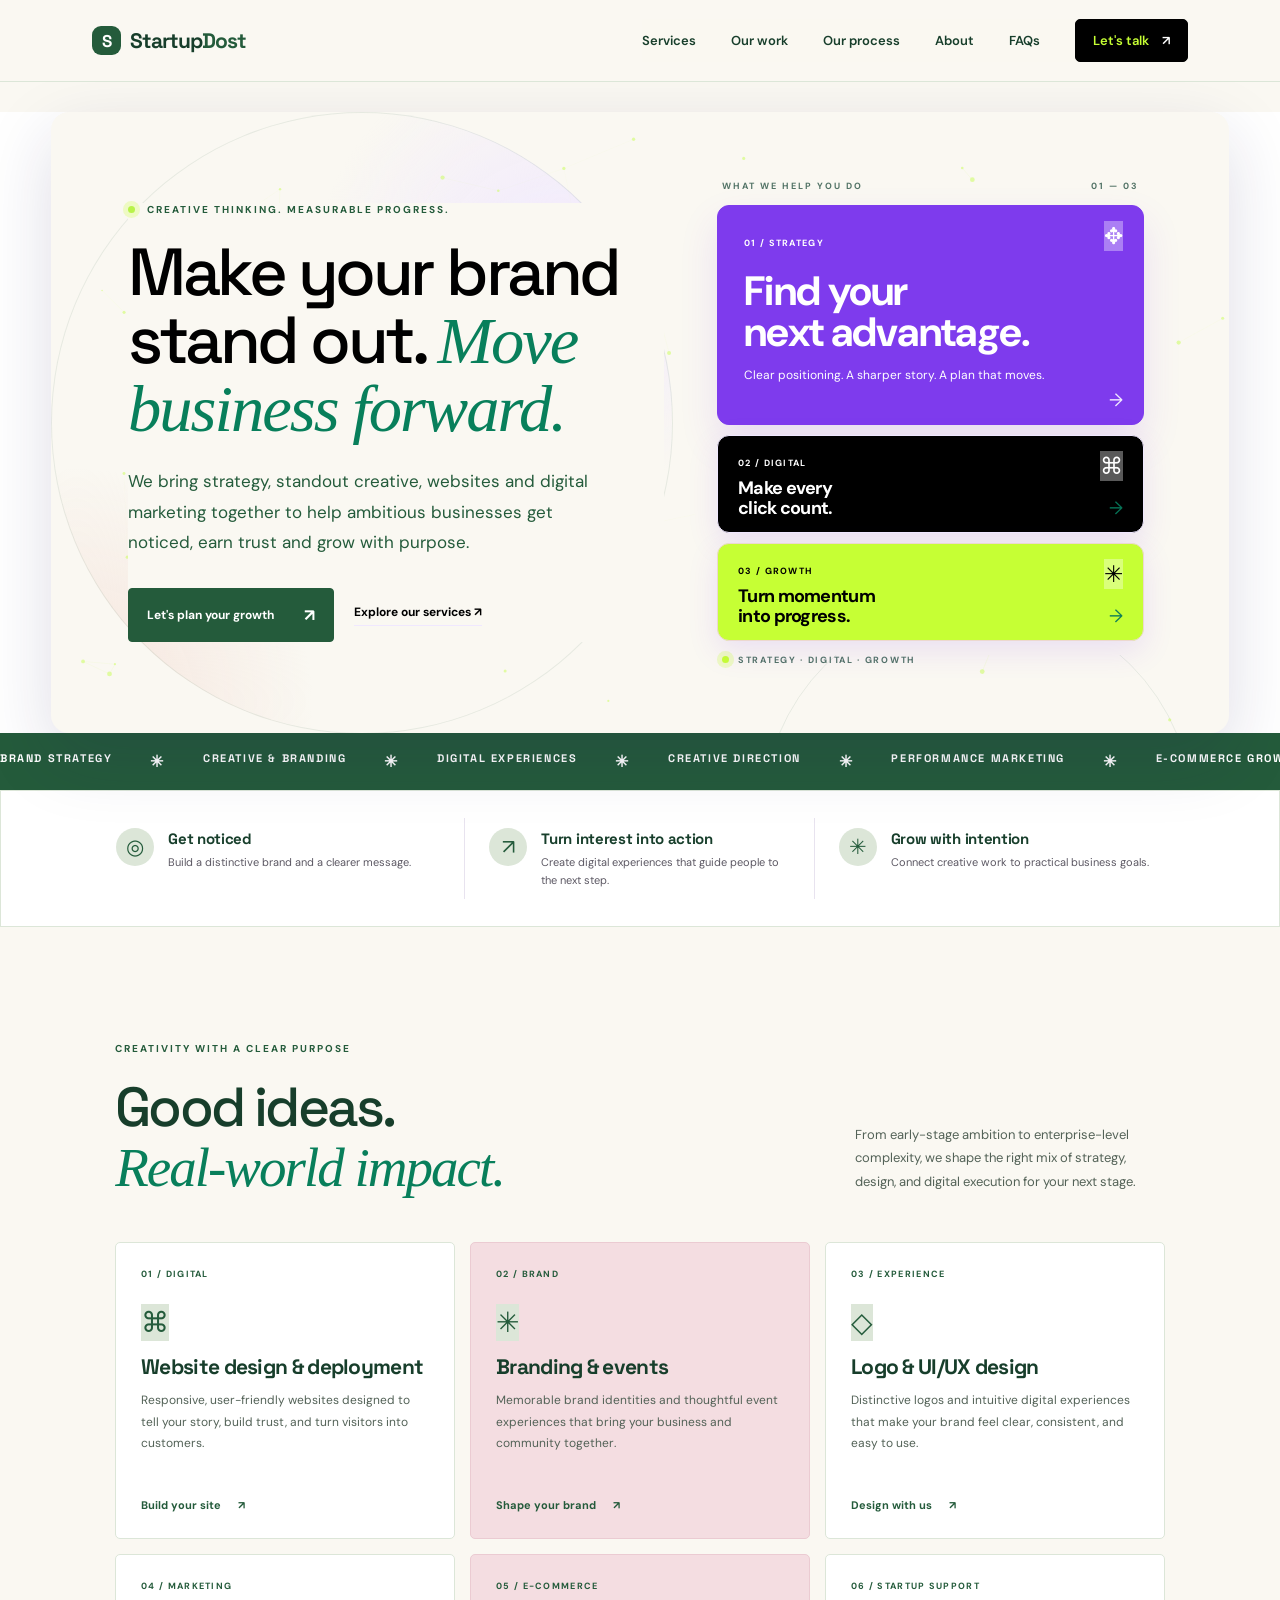
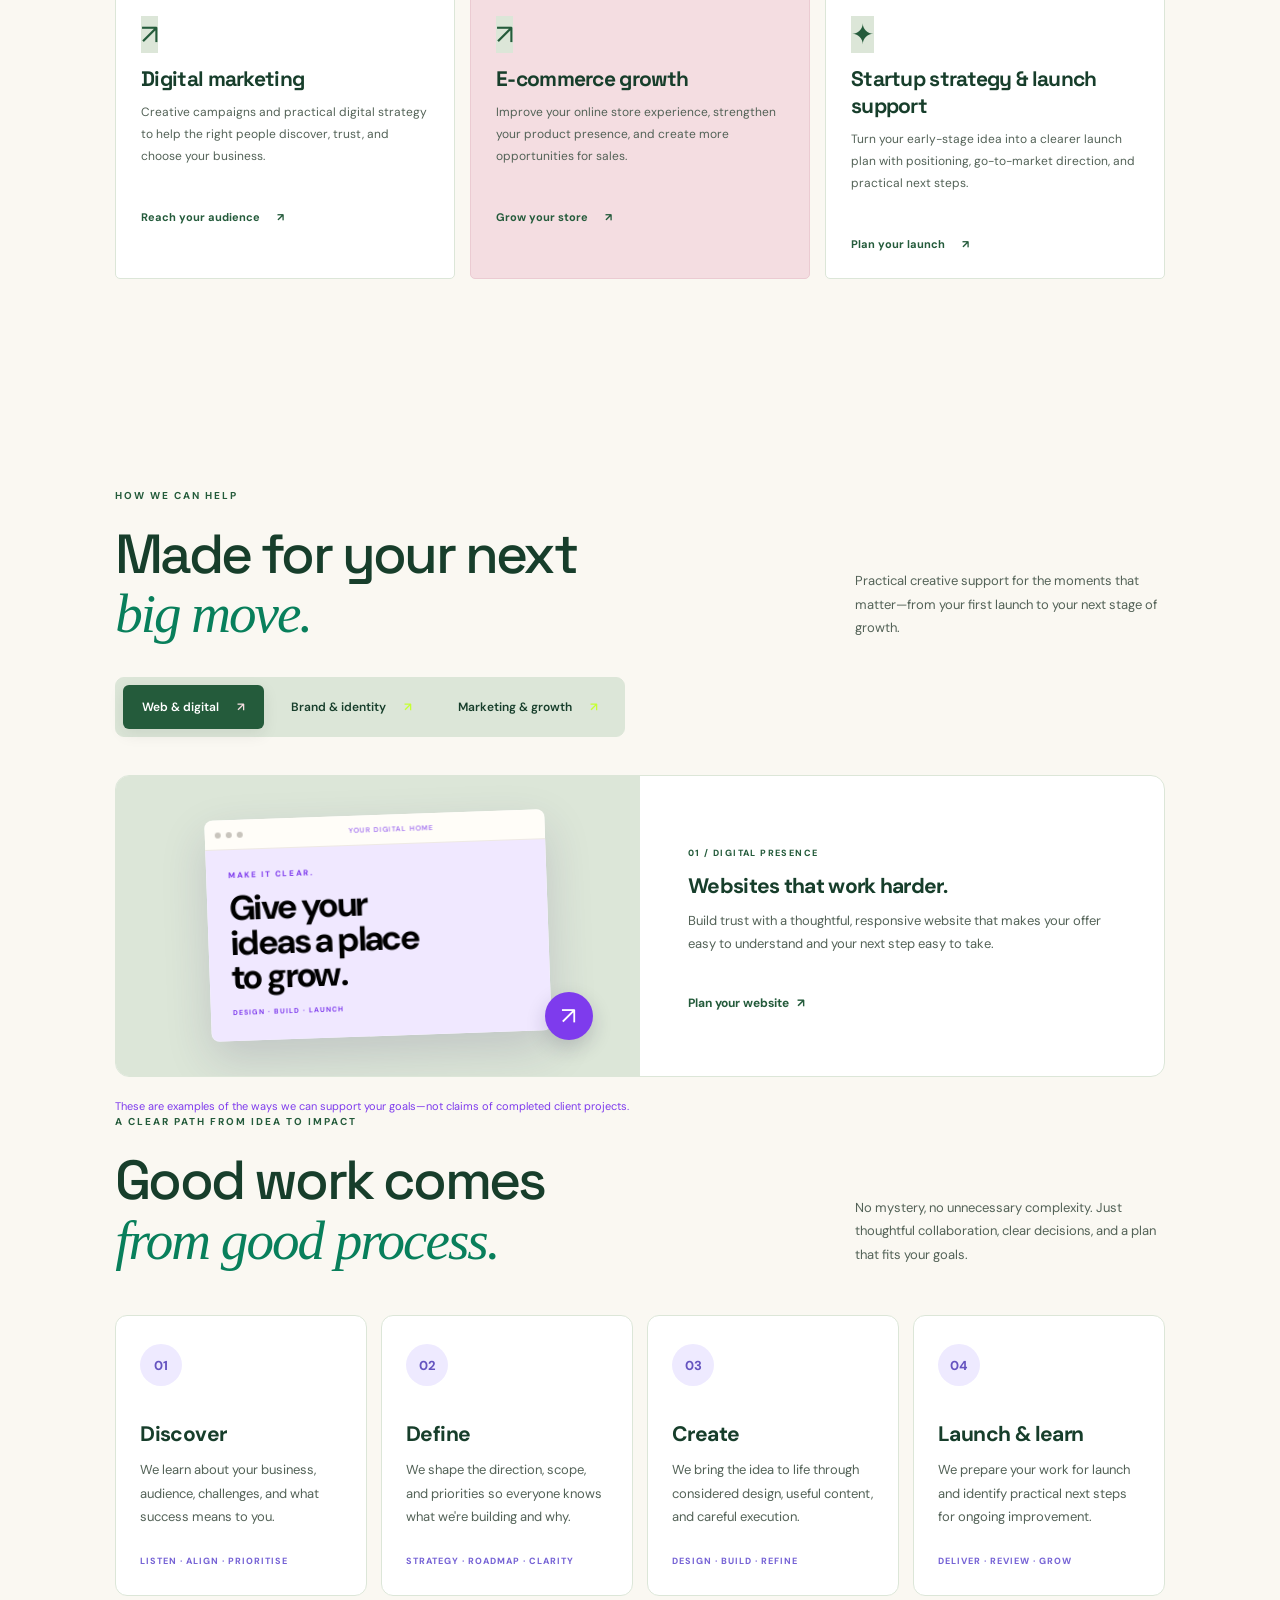
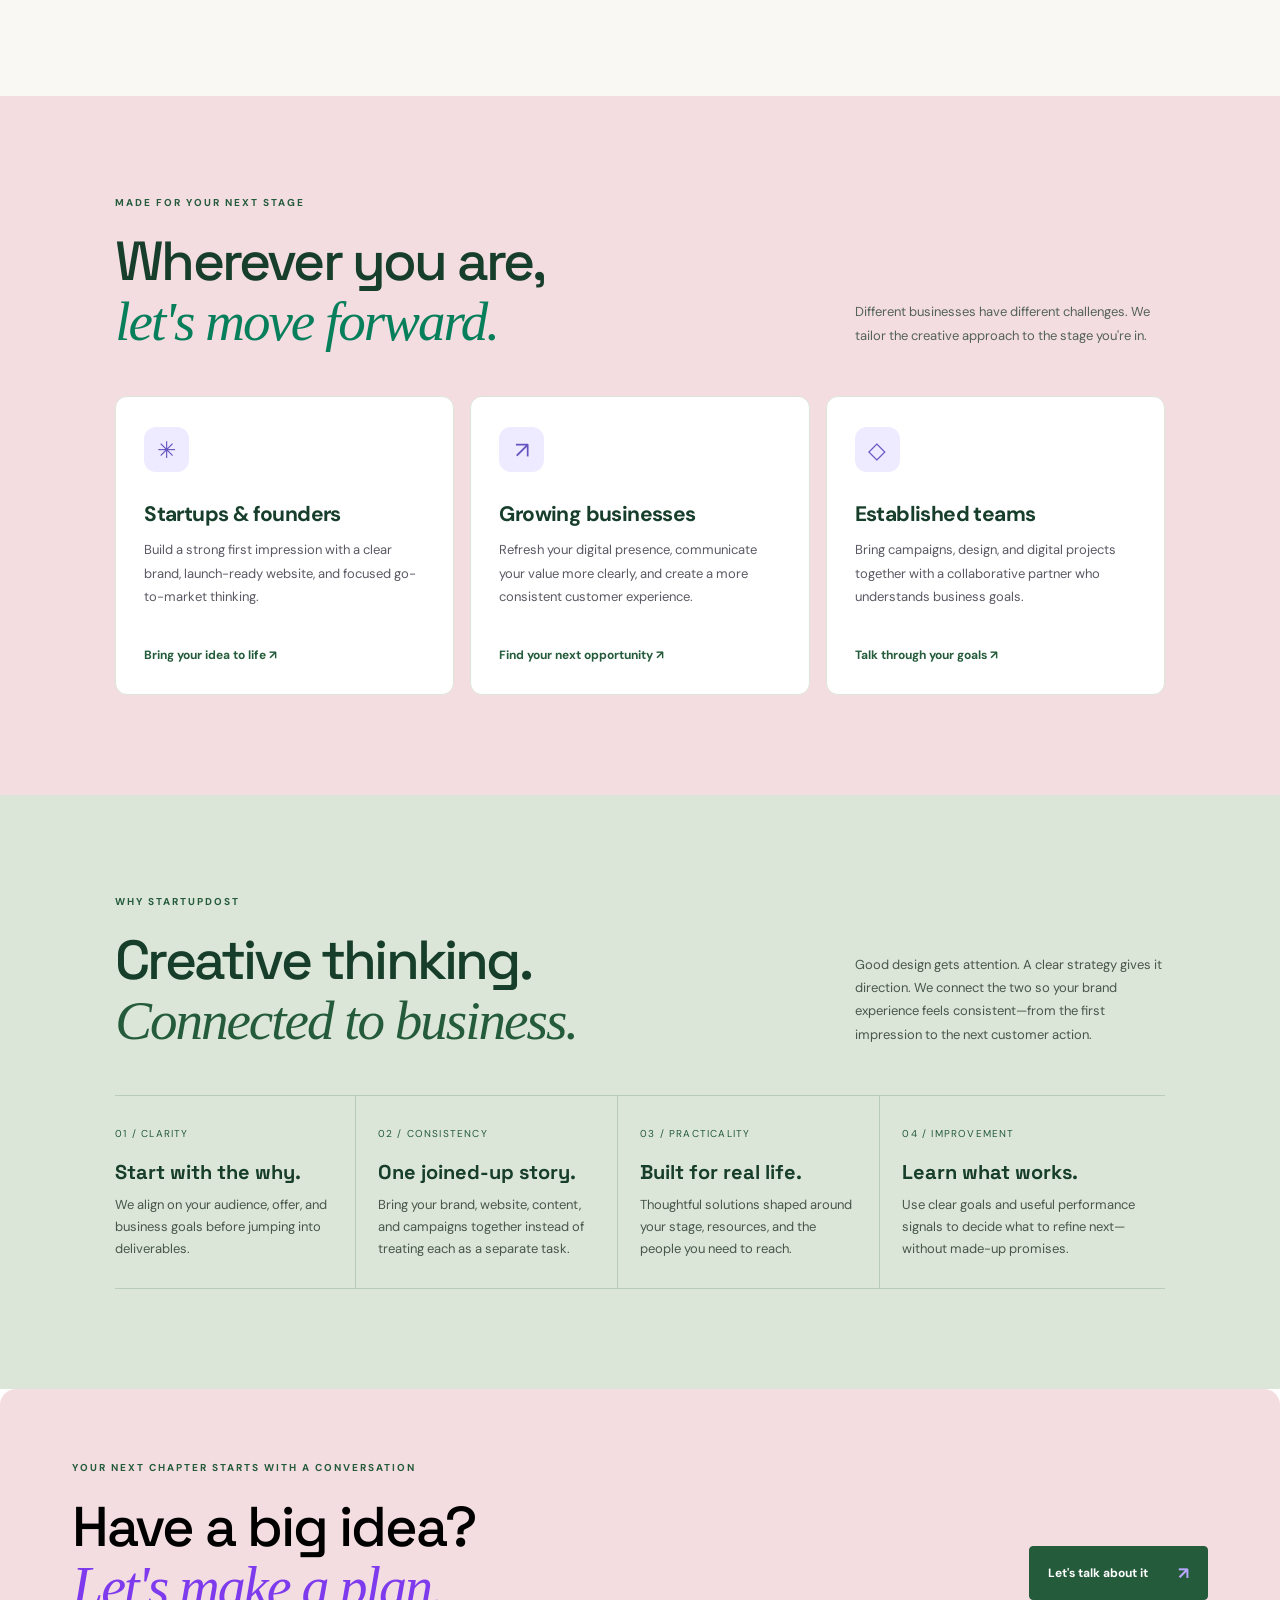
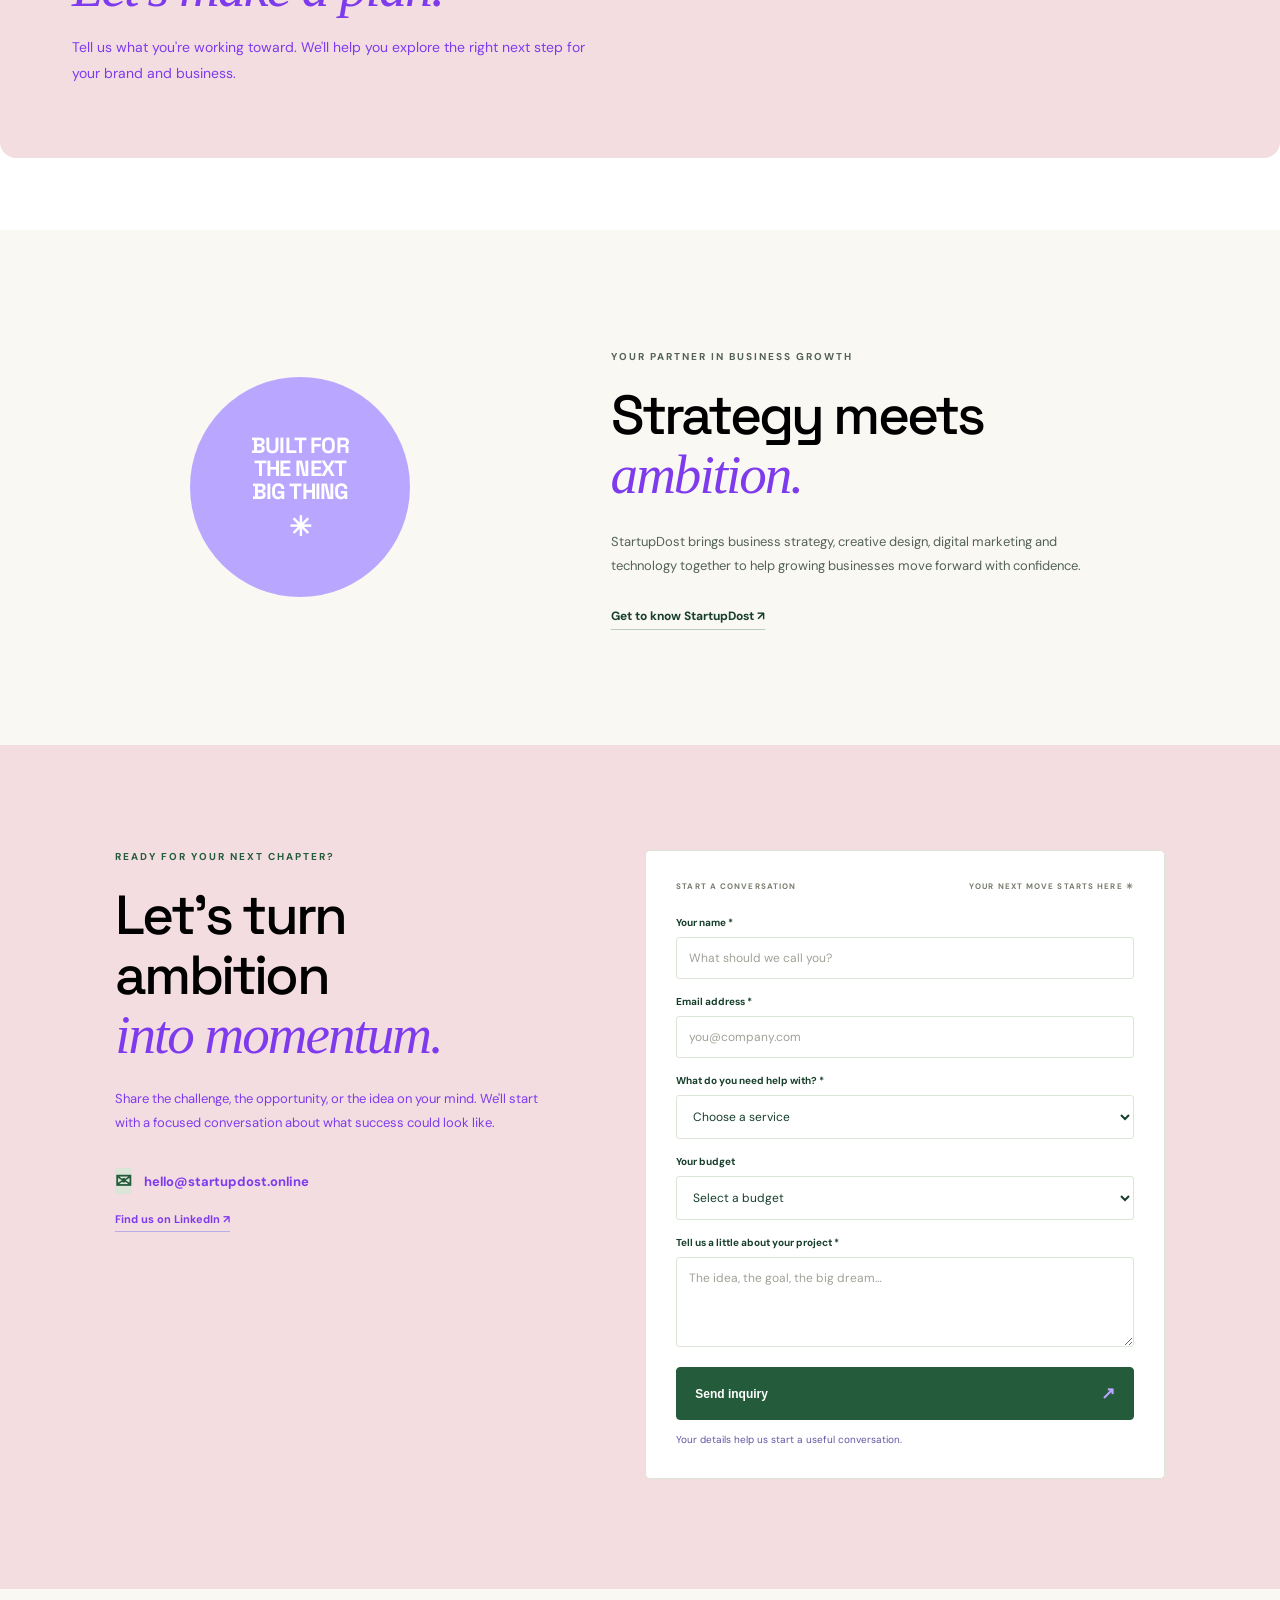
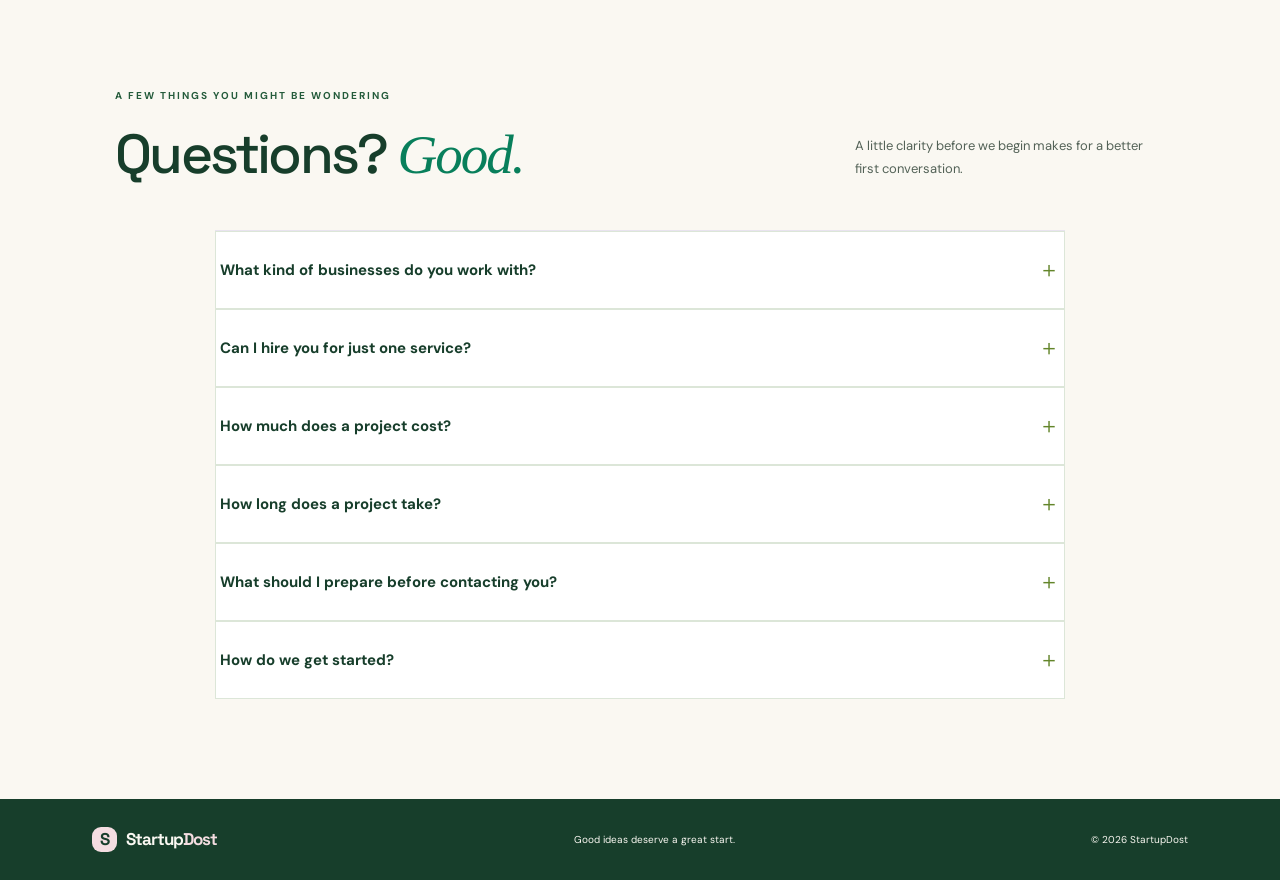
==== commit 4906c618: "Make hero capability cards clickable and refine strategy icon" ====
--- a/index.html
+++ b/index.html
@@ -17,7 +17,7 @@
 <body>
 <header class="site-header"><a class="brand" href="index.html"><span class="brand-mark">S</span> Startup<span>Dost</span></a><button class="menu-toggle" aria-label="Toggle navigation" aria-expanded="false">☰</button><nav id="nav"><a href="services.html">Services</a><a href="work.html">Our work</a><a href="#process">Our process</a><a href="about.html">About</a><a href="#faq">FAQs</a><a class="nav-cta" href="contact.html">Let&#39;s talk <span>↗</span></a></nav></header>
 <main>
-<section class="hero section" id="home"><canvas class="hero-particles" aria-hidden="true"></canvas><div class="hero-copy"><p class="eyebrow"><span class="dot"></span> CREATIVE THINKING. MEASURABLE PROGRESS.</p><h1>Make your brand stand out. <em>Move business forward.</em></h1><p class="lead">We bring strategy, standout creative, websites and digital marketing together to help ambitious businesses get noticed, earn trust and grow with purpose.</p><div class="hero-actions"><a class="button primary" href="contact.html">Let's plan your growth <span>↗</span></a><a class="text-link" href="#services">Explore our services <span>↗</span></a></div></div><div class="hero-art service-showcase"><div class="showcase-heading"><span>WHAT WE HELP YOU DO</span><span>01 — 03</span></div><div class="showcase-card showcase-feature"><span class="showcase-index">01 / STRATEGY</span><div class="showcase-icon">↗</div><h3>Find your<br>next advantage.</h3><p>Clear positioning. A sharper story. A plan that moves.</p><span class="showcase-arrow">↗</span></div><div class="showcase-card showcase-digital"><span class="showcase-index">02 / DIGITAL</span><div class="showcase-icon">⌘</div><h3>Make every<br>click count.</h3><span class="showcase-arrow">↗</span></div><div class="showcase-card showcase-growth"><span class="showcase-index">03 / GROWTH</span><div class="showcase-icon">✳</div><h3>Turn momentum<br>into progress.</h3><span class="showcase-arrow">↗</span></div><div class="showcase-foot"><span class="showcase-dot"></span> STRATEGY · DIGITAL · GROWTH</div></div></section>
+<section class="hero section" id="home"><canvas class="hero-particles" aria-hidden="true"></canvas><div class="hero-copy"><p class="eyebrow"><span class="dot"></span> CREATIVE THINKING. MEASURABLE PROGRESS.</p><h1>Make your brand stand out. <em>Move business forward.</em></h1><p class="lead">We bring strategy, standout creative, websites and digital marketing together to help ambitious businesses get noticed, earn trust and grow with purpose.</p><div class="hero-actions"><a class="button primary" href="contact.html">Let's plan your growth <span>↗</span></a><a class="text-link" href="#services">Explore our services <span>↗</span></a></div></div><div class="hero-art service-showcase"><div class="showcase-heading"><span>WHAT WE HELP YOU DO</span><span>01 — 03</span></div><a class="showcase-card showcase-feature" href="services.html#startup-support" aria-label="Explore business strategy and startup support"><span class="showcase-index">01 / STRATEGY</span><span class="showcase-icon showcase-compass" aria-hidden="true">✥</span><h3>Find your<br>next advantage.</h3><p>Clear positioning. A sharper story. A plan that moves.</p><span class="showcase-arrow" aria-hidden="true">→</span></a><a class="showcase-card showcase-digital" href="services.html#web-design" aria-label="Explore website design and digital solutions"><span class="showcase-index">02 / DIGITAL</span><span class="showcase-icon">⌘</span><h3>Make every<br>click count.</h3><span class="showcase-arrow" aria-hidden="true">→</span></a><a class="showcase-card showcase-growth" href="contact.html" aria-label="Contact StartupDost about business growth"><span class="showcase-index">03 / GROWTH</span><span class="showcase-icon">✳</span><h3>Turn momentum<br>into progress.</h3><span class="showcase-arrow" aria-hidden="true">→</span></a><div class="showcase-foot"><span class="showcase-dot"></span> STRATEGY · DIGITAL · GROWTH</div></div></section>
 <section class="ticker"><div>BRAND STRATEGY <span>✳</span> CREATIVE & BRANDING <span>✳</span> DIGITAL EXPERIENCES <span>✳</span> CREATIVE DIRECTION <span>✳</span> PERFORMANCE MARKETING <span>✳</span> E-COMMERCE GROWTH <span>✳</span></div></section>
 <section class="growth-points" aria-label="How StartupDost helps businesses grow">
  <article><span class="growth-point-icon">◎</span><div><strong>Get noticed</strong><p>Build a distinctive brand and a clearer message.</p></div></article>
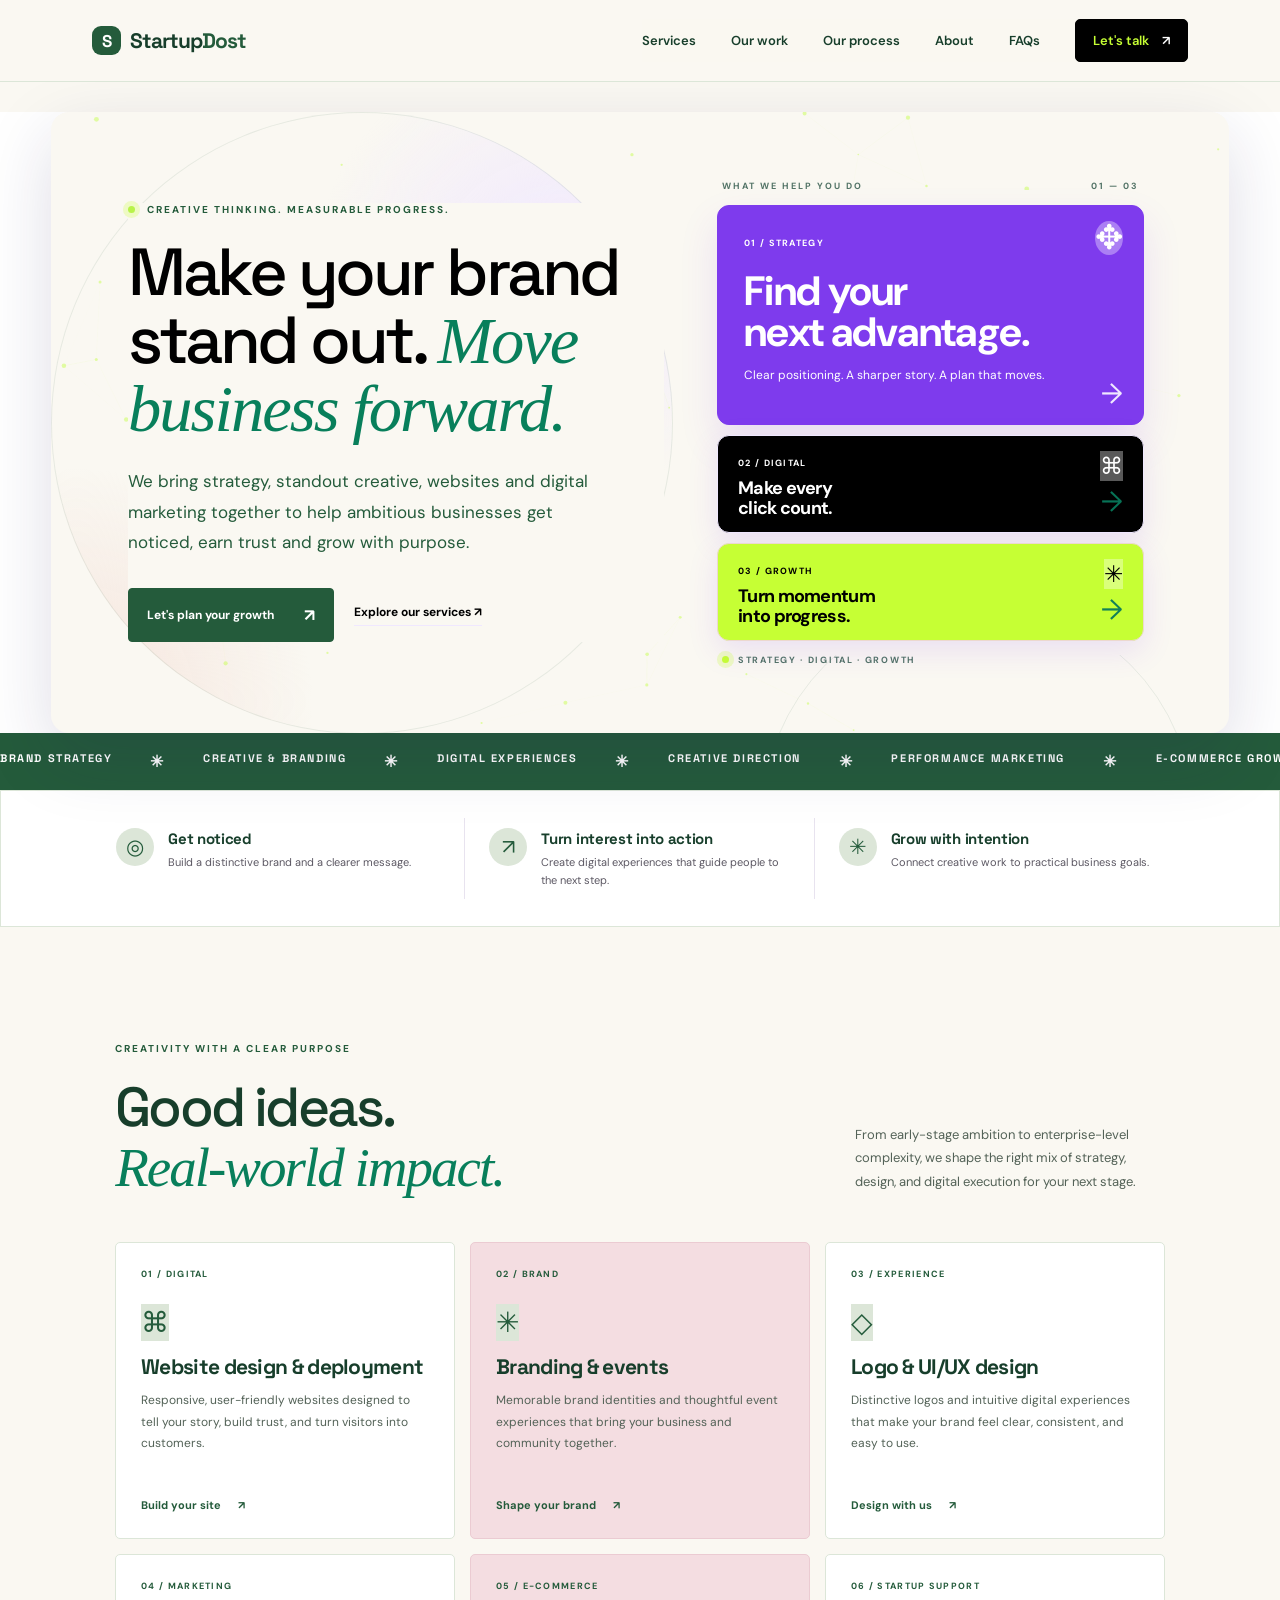
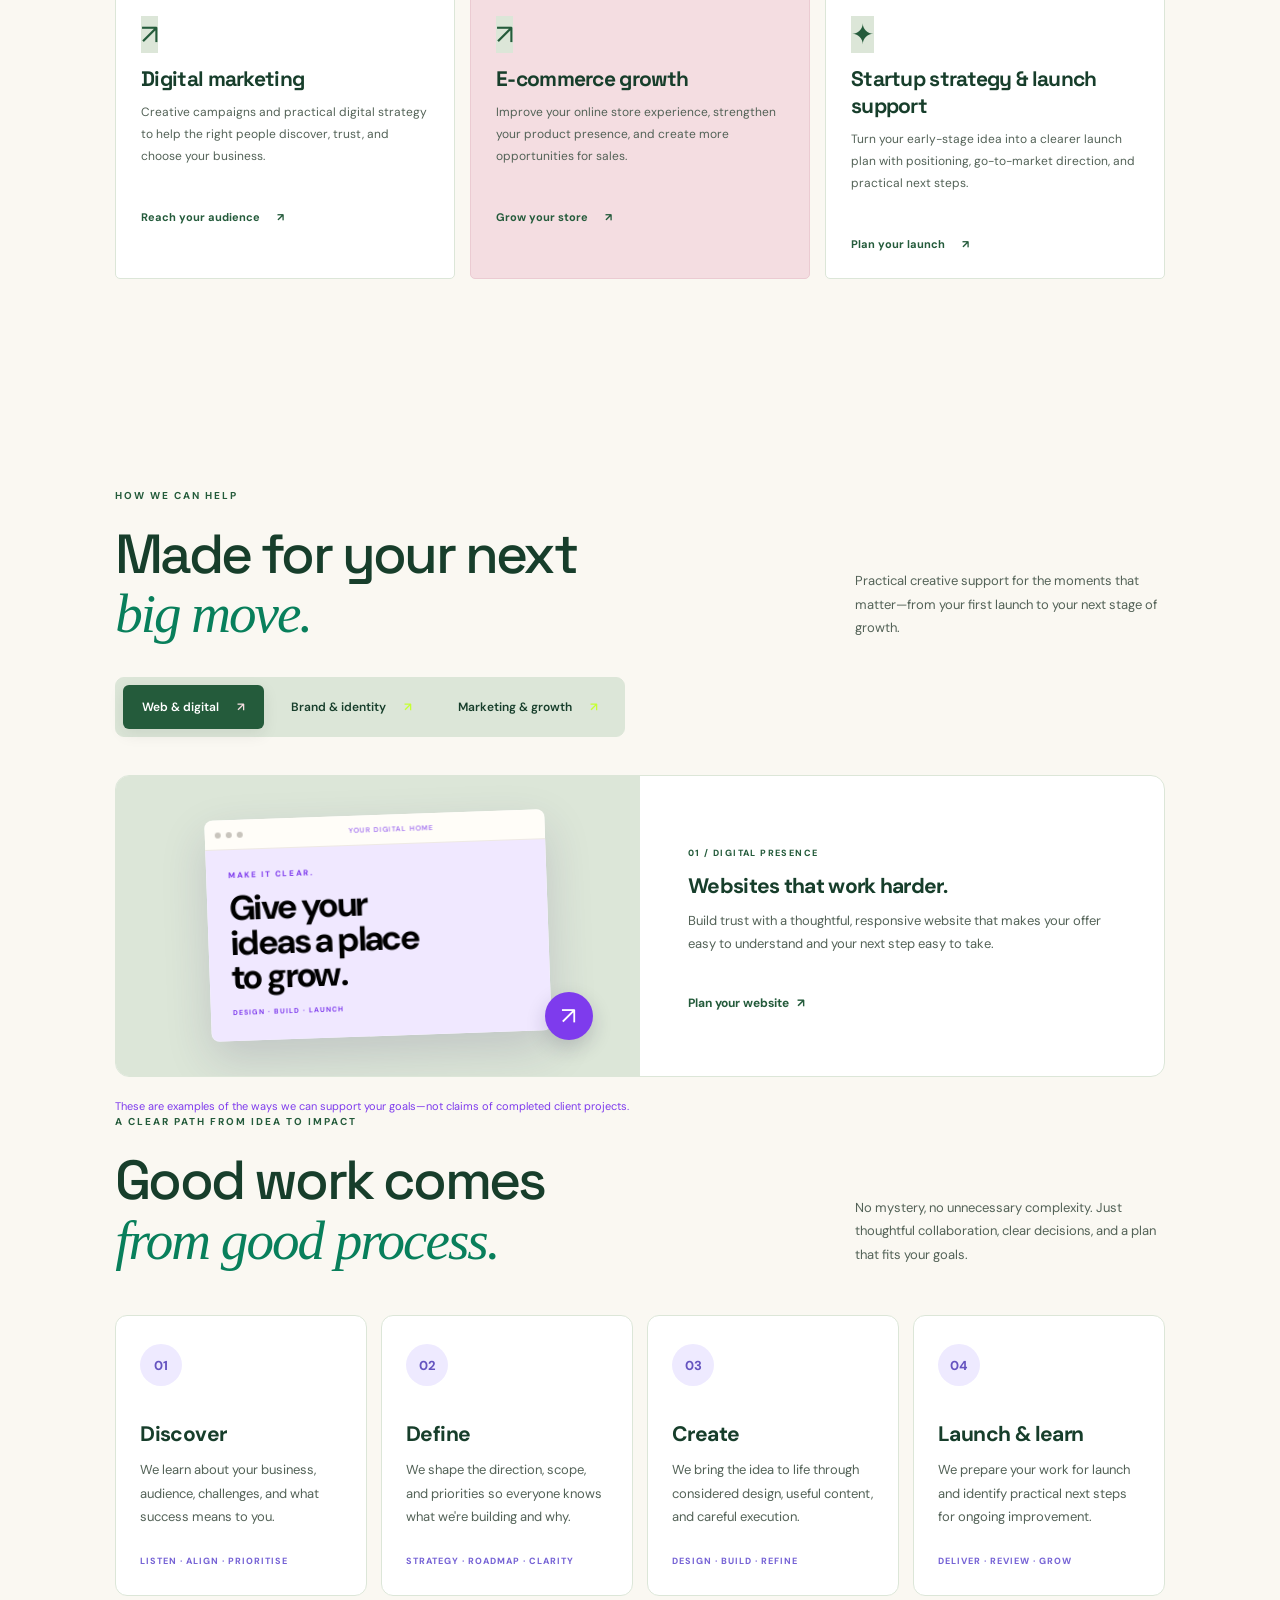
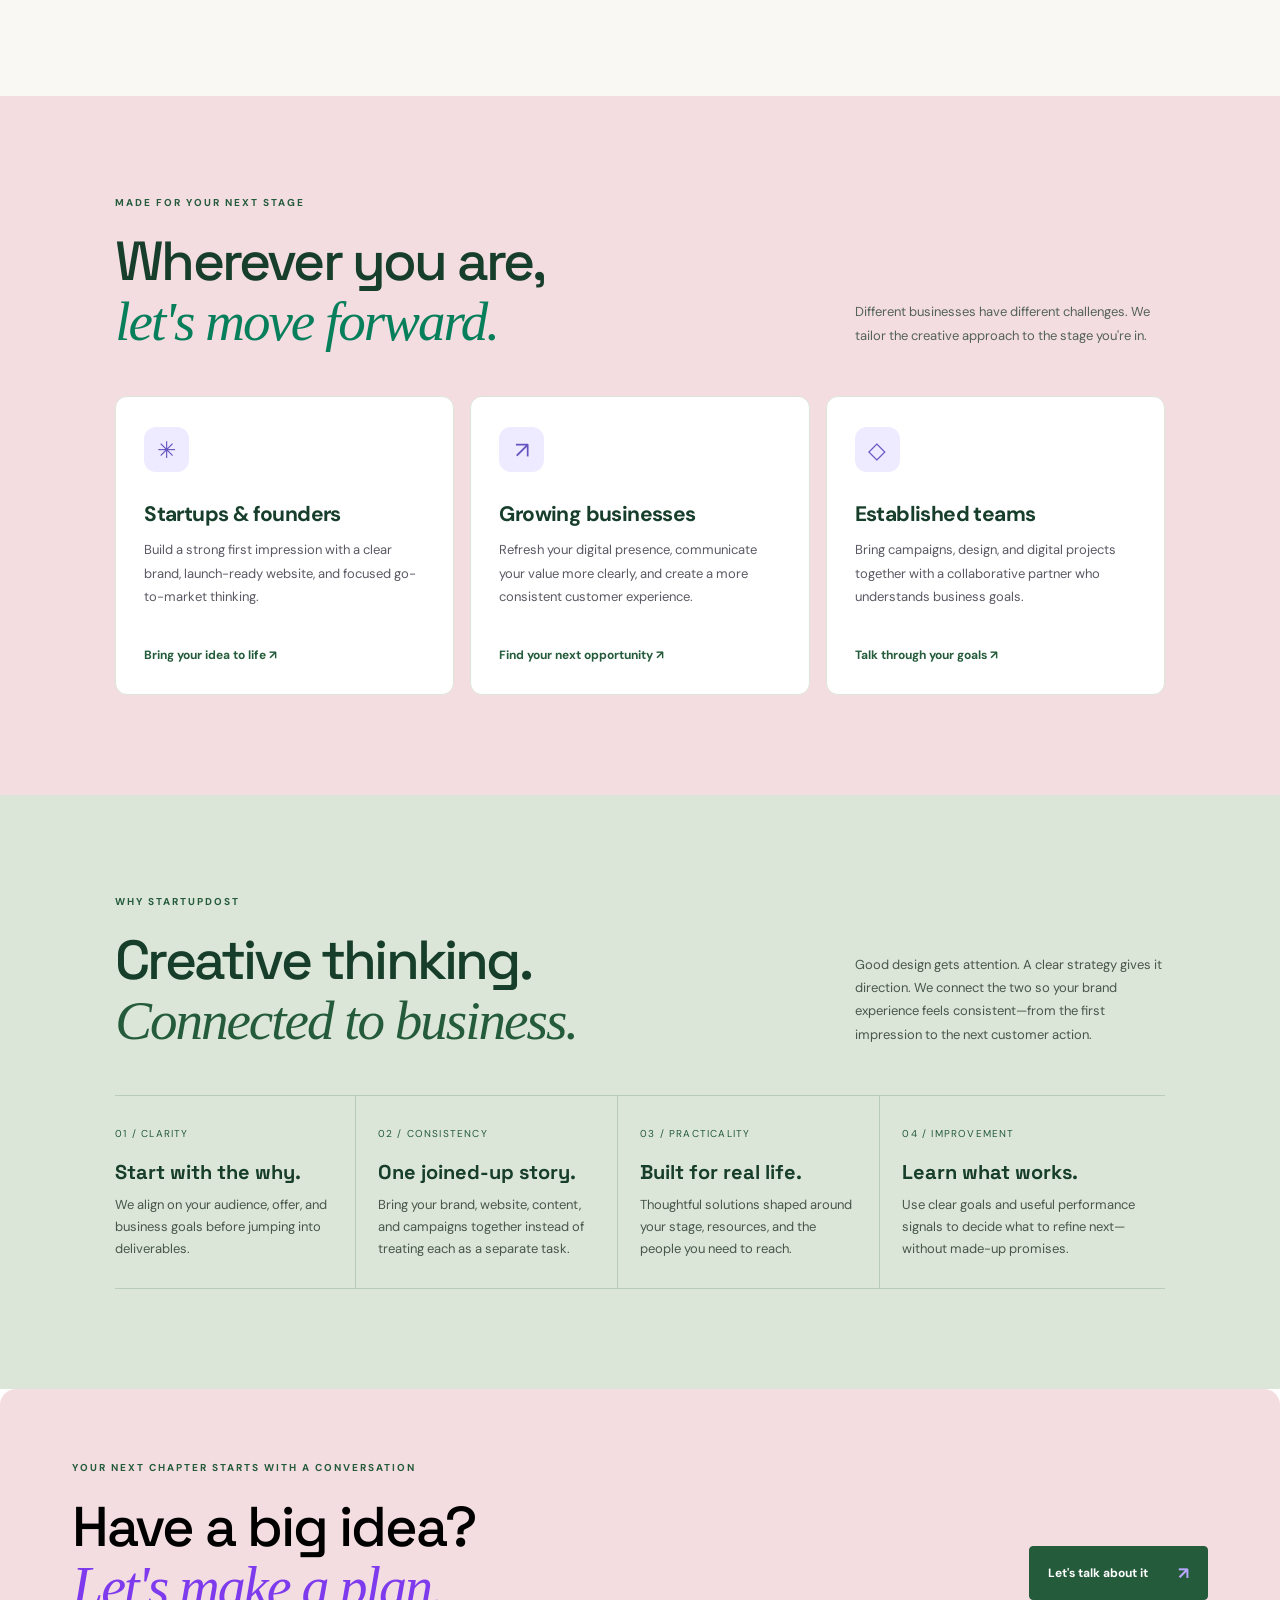
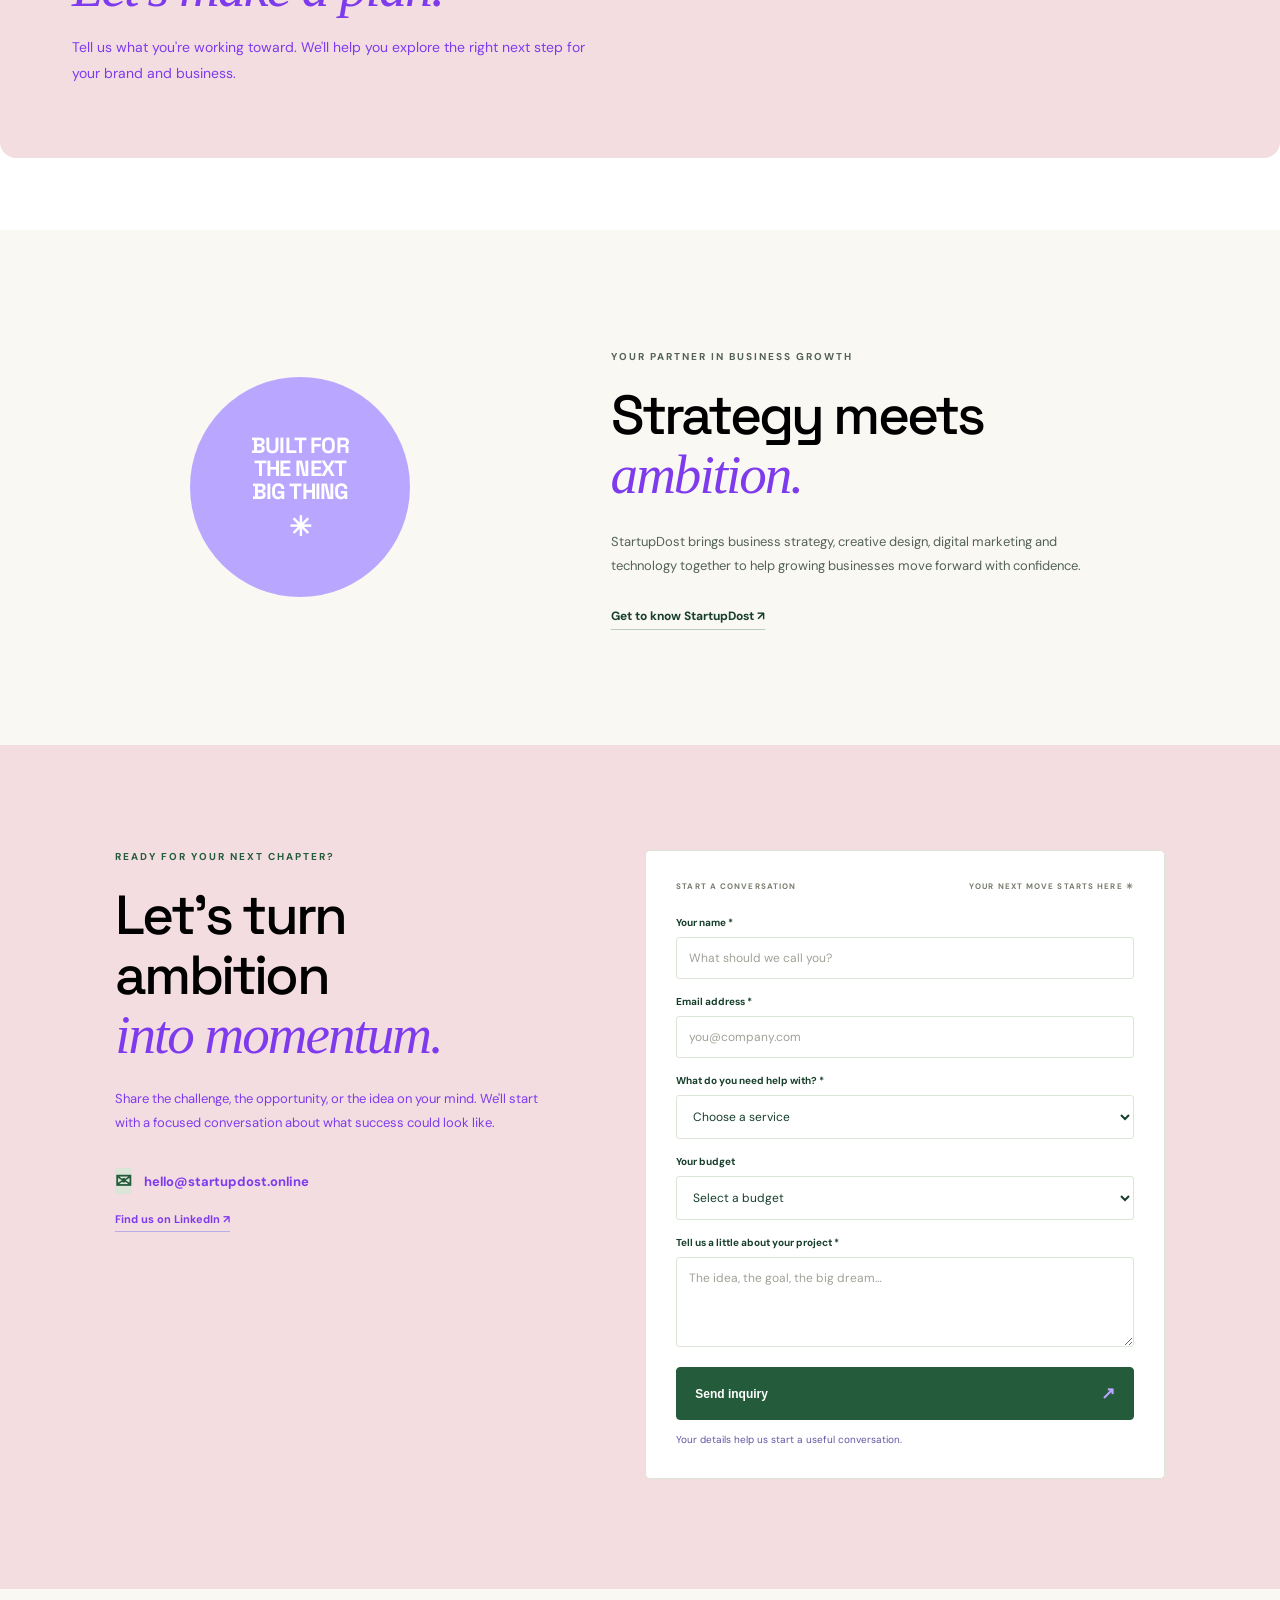
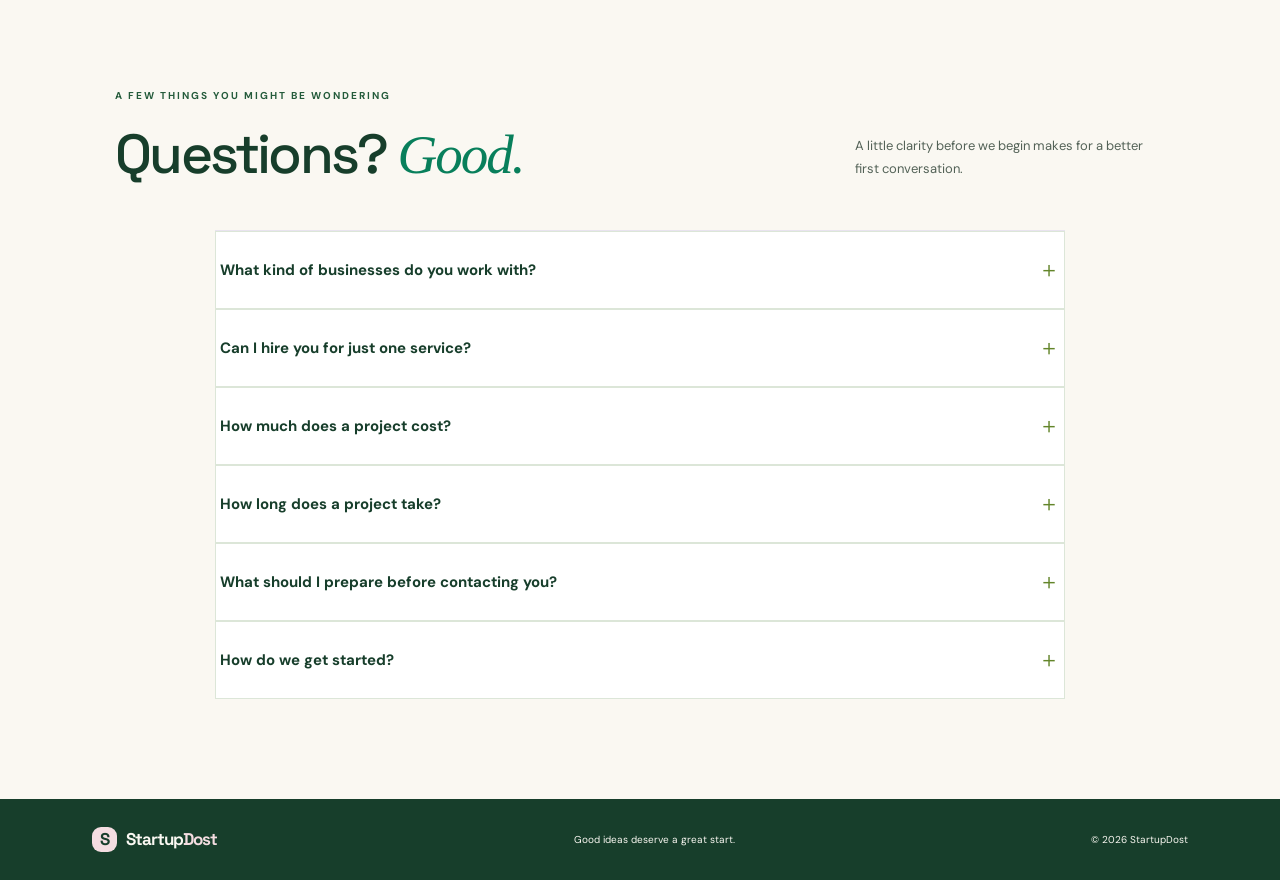
==== commit b2b1e860: "Refresh stylesheet cache for new custom cursor" ====
--- a/index.html
+++ b/index.html
@@ -3,7 +3,7 @@
 <head>
 <meta charset="utf-8"><meta name="viewport" content="width=device-width,initial-scale=1">
 <meta name="description" content="StartupDost helps startups, SMEs and growing businesses build memorable brands, high-performing websites, digital marketing campaigns and smarter business experiences.">
-<title>StartupDost | Branding, Websites & Digital Growth</title><link rel="stylesheet" href="assets/css/styles.css?v=hero-bg-fix-20261029">
+<title>StartupDost | Branding, Websites & Digital Growth</title><link rel="stylesheet" href="assets/css/styles.css?v=horned-cursor-20261030">
 <!-- Google tag (gtag.js) -->
 <script async src="https://www.googletagmanager.com/gtag/js?id=AW-618114129"></script>
 <script>
--- a/assets/css/styles.css
+++ b/assets/css/styles.css
@@ -1142,3 +1142,115 @@
 .hero.section .lead,.hero.section .hero-copy .lead{color:#245B3B!important}
 .hero.section h1 em,.hero.section h2 em{color:#087F5B!important}
 .hero.section .hero-particles{background:transparent!important}
+
+
+/* Clickable hero capability cards and refined strategy icon */
+.hero-art.service-showcase .showcase-card{
+  display:block;
+  color:inherit;
+  text-decoration:none;
+  cursor:pointer;
+  transition:transform .25s ease,box-shadow .25s ease,filter .25s ease;
+}
+.hero-art.service-showcase .showcase-card:hover{
+  transform:translateY(-3px);
+  box-shadow:0 18px 44px rgba(23,62,43,.12);
+  filter:saturate(1.04);
+}
+.hero-art.service-showcase .showcase-card:focus-visible{
+  outline:3px solid #245B3B;
+  outline-offset:4px;
+}
+.hero-art.service-showcase .showcase-icon.showcase-compass{
+  display:grid;
+  place-items:center;
+  font-size:34px;
+  line-height:1;
+  border-radius:50%;
+}
+.hero-art.service-showcase .showcase-arrow{font-size:28px}
+@media(prefers-reduced-motion:reduce){
+  .hero-art.service-showcase .showcase-card{transition:none}
+}
+
+
+/* Actual custom mouse cursor: transparent pixel-art cat (not a page icon) */
+@media (pointer:fine) and (prefers-reduced-motion:no-preference) {
+  body, body a, body button, body select, body input, body textarea,
+  body [role="button"], body summary {
+    cursor: url("[data-uri]") 32 3, auto !important;
+  }
+  .sd-cursor, .sd-cursor-ring { display:none !important; }
+}
+@media (pointer:coarse), (prefers-reduced-motion:reduce) {
+  body, body a, body button, body select, body input, body textarea {
+    cursor:auto !important;
+  }
+}
+
+
+/* Reliable visible pixel-cat cursor: follow the pointer as a cursor layer */
+@media (pointer:fine) and (prefers-reduced-motion:no-preference) {
+  html, body, body * { cursor: none !important; }
+  .sd-cursor {
+    display:block !important;
+    position:fixed !important;
+    left:-100px;
+    top:-100px;
+    width:48px !important;
+    height:62px !important;
+    border:0 !important;
+    border-radius:0 !important;
+    background-color:transparent !important;
+    background-image:url("[data-uri]") !important;
+    background-size:contain !important;
+    background-repeat:no-repeat !important;
+    background-position:center !important;
+    box-shadow:none !important;
+    pointer-events:none !important;
+    z-index:2147483647 !important;
+    transform:translate(-8px,-4px) !important;
+  }
+  .sd-cursor-ring { display:none !important; }
+}
+
+
+/* Final cursor system: remove legacy dots, rings and cat cursor. */
+@media (pointer:fine) and (prefers-reduced-motion:no-preference) {
+  html, body, body * { cursor:none !important; }
+  .sd-cursor, .sd-cursor-ring {
+    display:block !important;
+    position:fixed !important;
+    left:-100px; top:-100px;
+    width:32px !important; height:38px !important;
+    margin:0 !important; padding:0 !important;
+    border:0 !important; border-radius:0 !important;
+    background-color:transparent !important;
+    background-image:url("[data-uri]") !important;
+    background-size:contain !important; background-repeat:no-repeat !important;
+    background-position:center !important;
+    box-shadow:none !important; pointer-events:none !important;
+    z-index:2147483647 !important;
+    transform:translate(-5px,-3px) !important;
+  }
+  .sd-cursor-ring { display:none !important; }
+  body.cursor-click .sd-cursor {
+    background-image:url("[data-uri]") !important;
+    width:32px !important; height:38px !important;
+  }
+  body.cursor-click .sd-cursor::after {
+    content:""; position:absolute; left:50%; top:50%;
+    width:48px; height:48px; border:1.5px solid #C6FF34;
+    border-radius:50%; transform:translate(-50%,-50%);
+    box-shadow:0 0 0 4px rgba(197,255,74,.16);
+    animation:sd-cursor-click-ring .52s ease-out both;
+  }
+  @keyframes sd-cursor-click-ring {
+    from { opacity:1; transform:translate(-50%,-50%) scale(.72); }
+    to { opacity:0; transform:translate(-50%,-50%) scale(1.28); }
+  }
+}
+@media (pointer:coarse), (prefers-reduced-motion:reduce) {
+  html, body, body * { cursor:auto !important; }
+  .sd-cursor, .sd-cursor-ring { display:none !important; }
+}
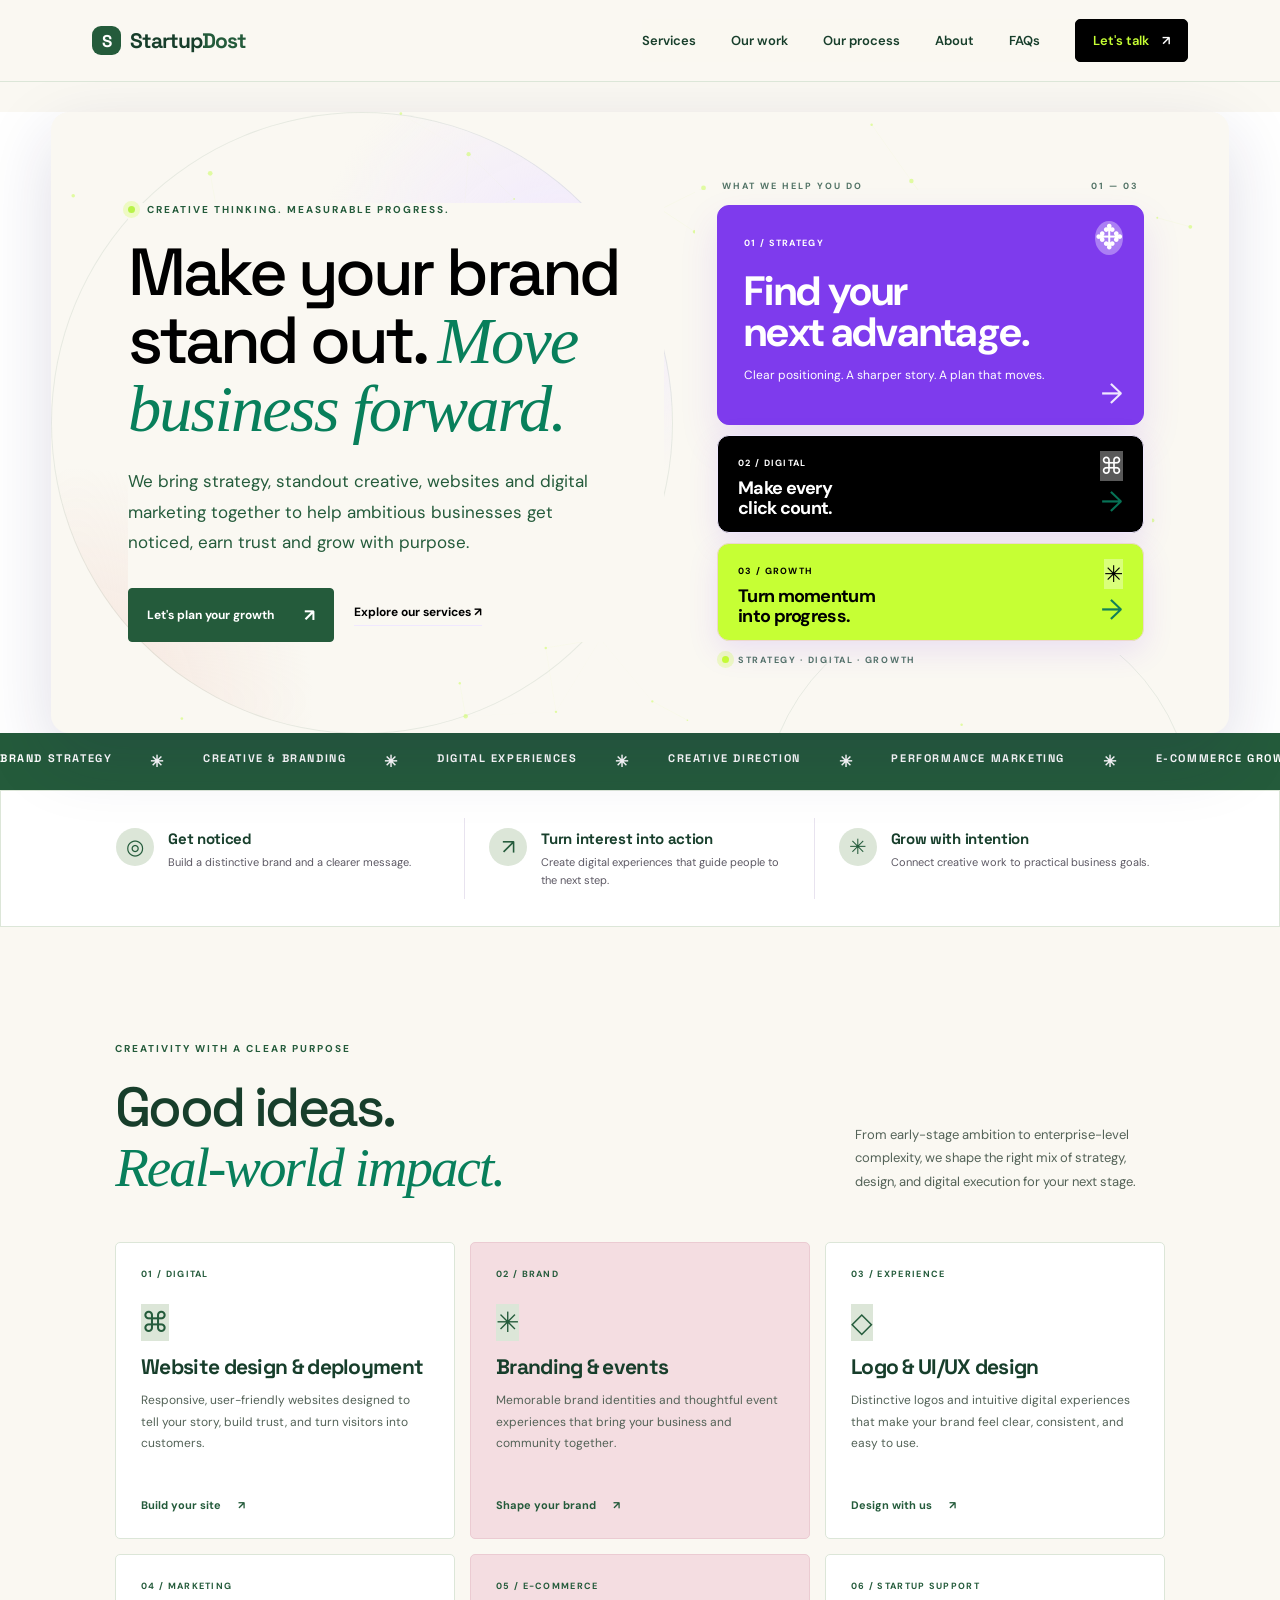
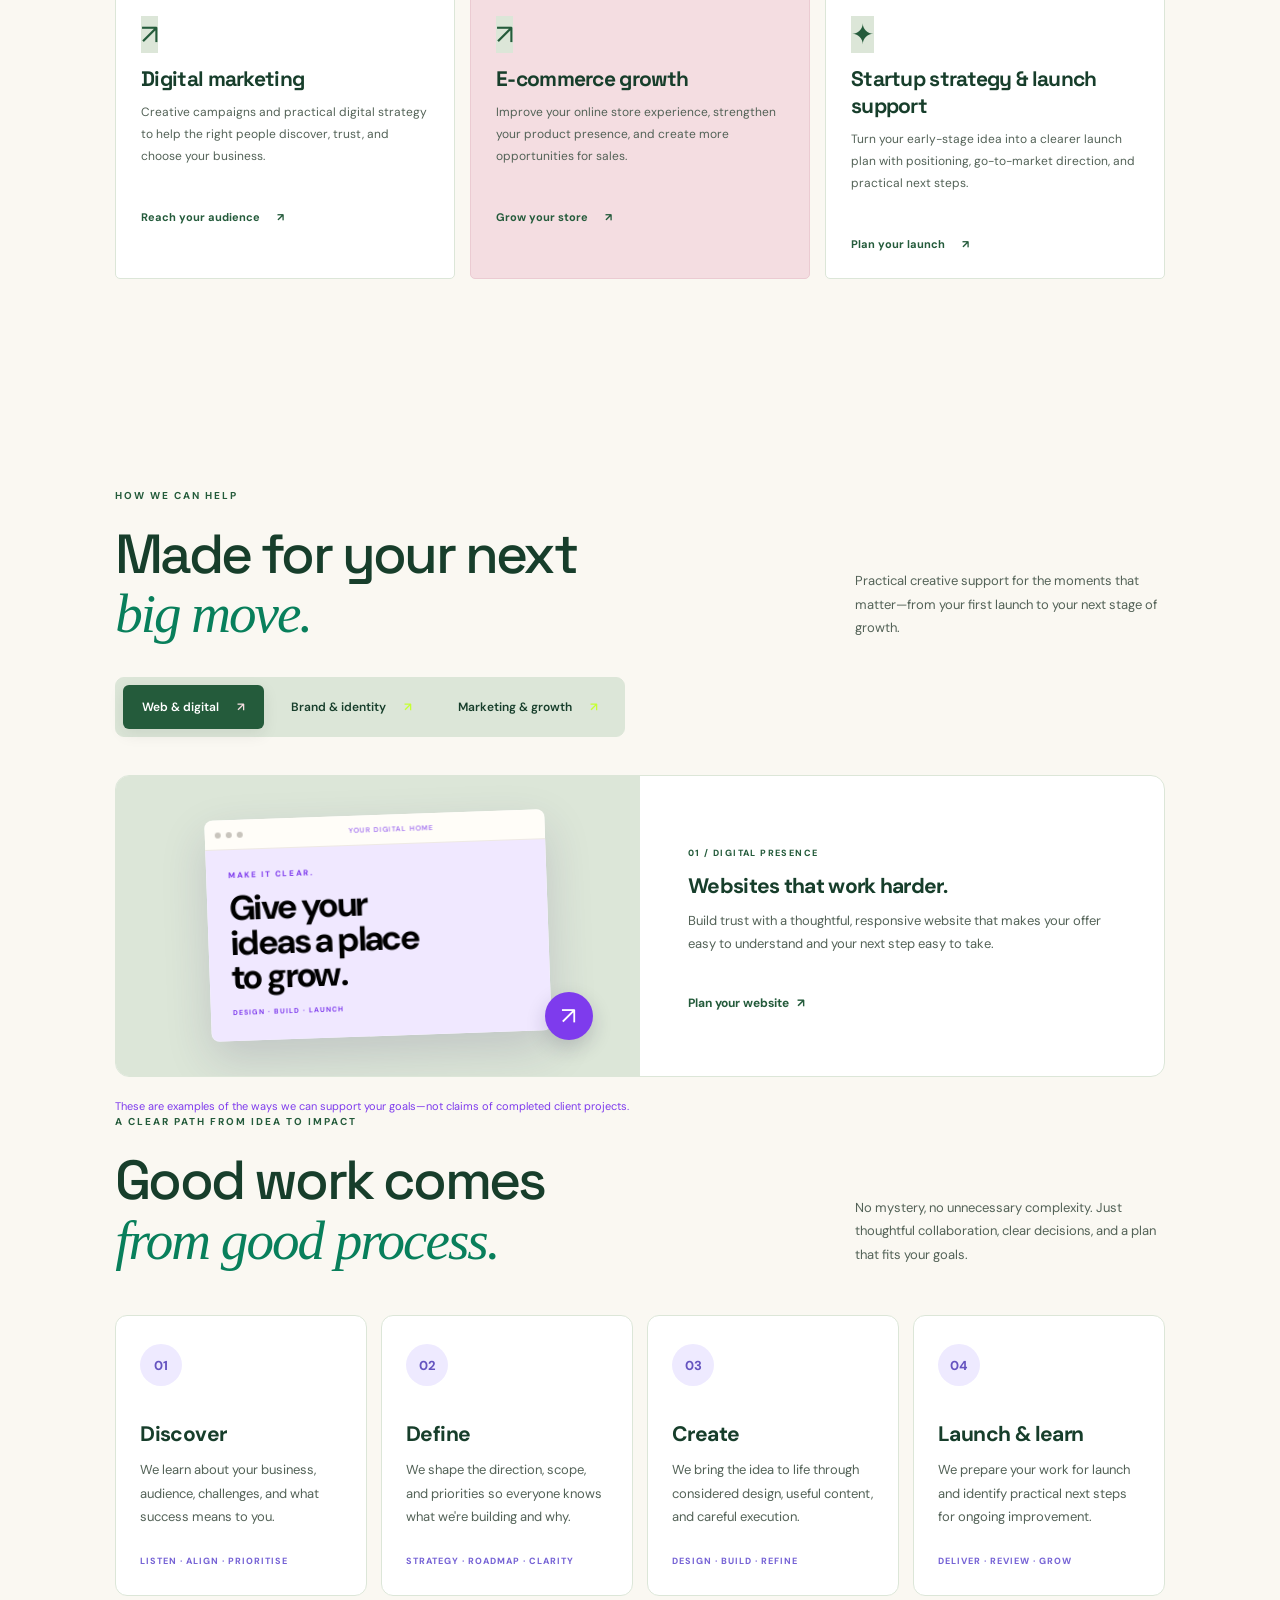
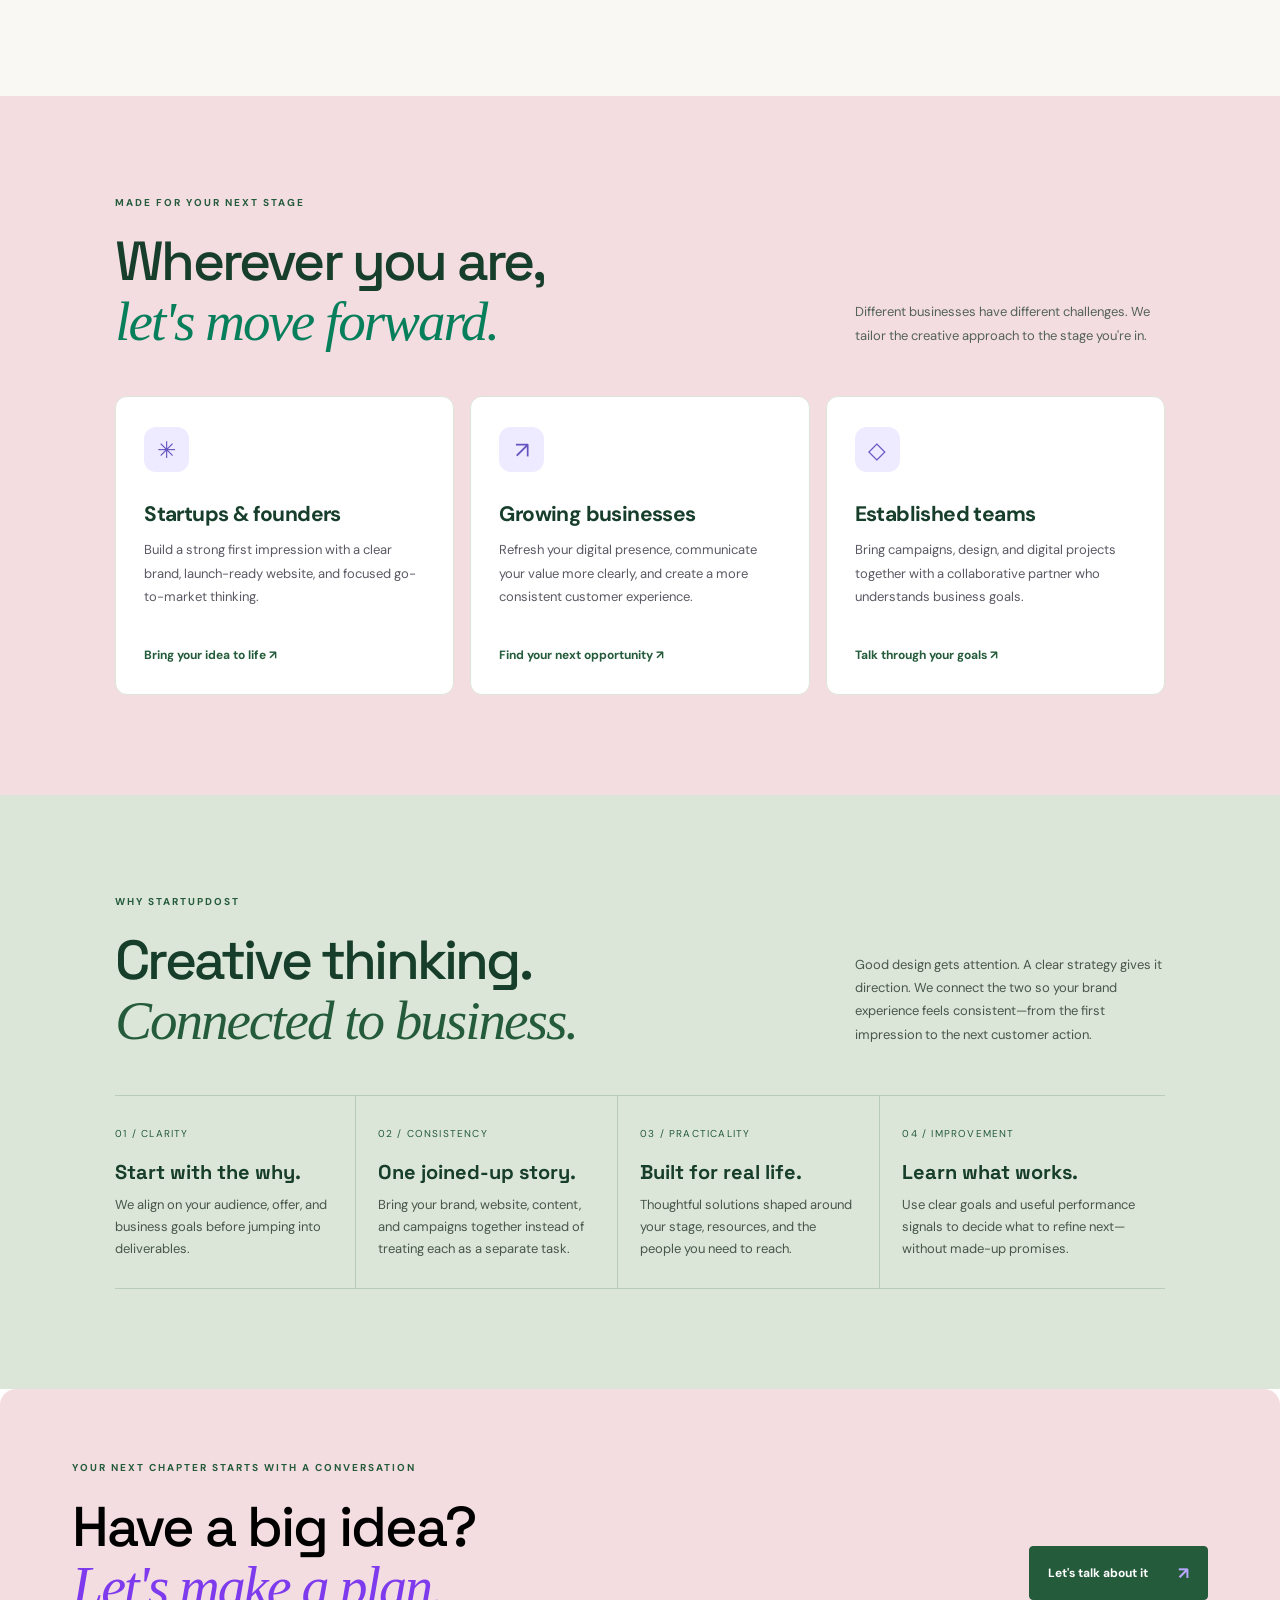
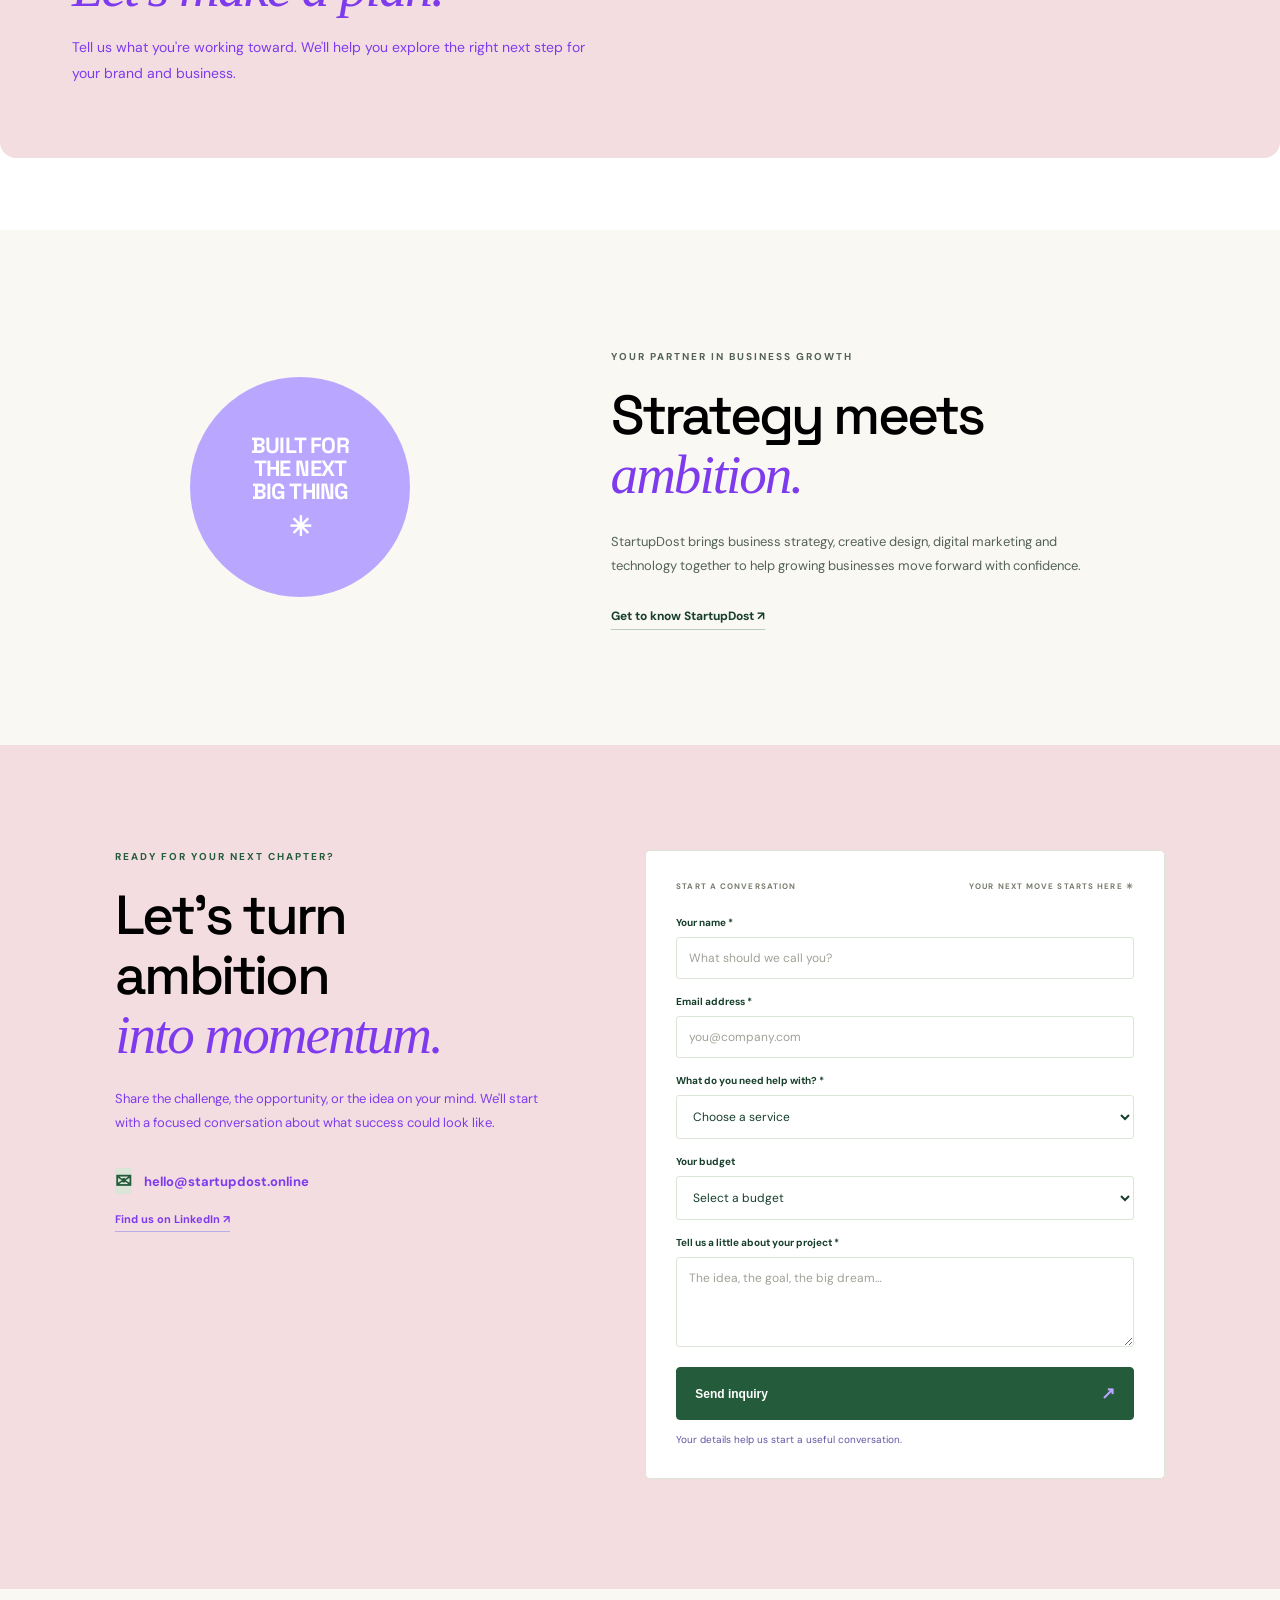
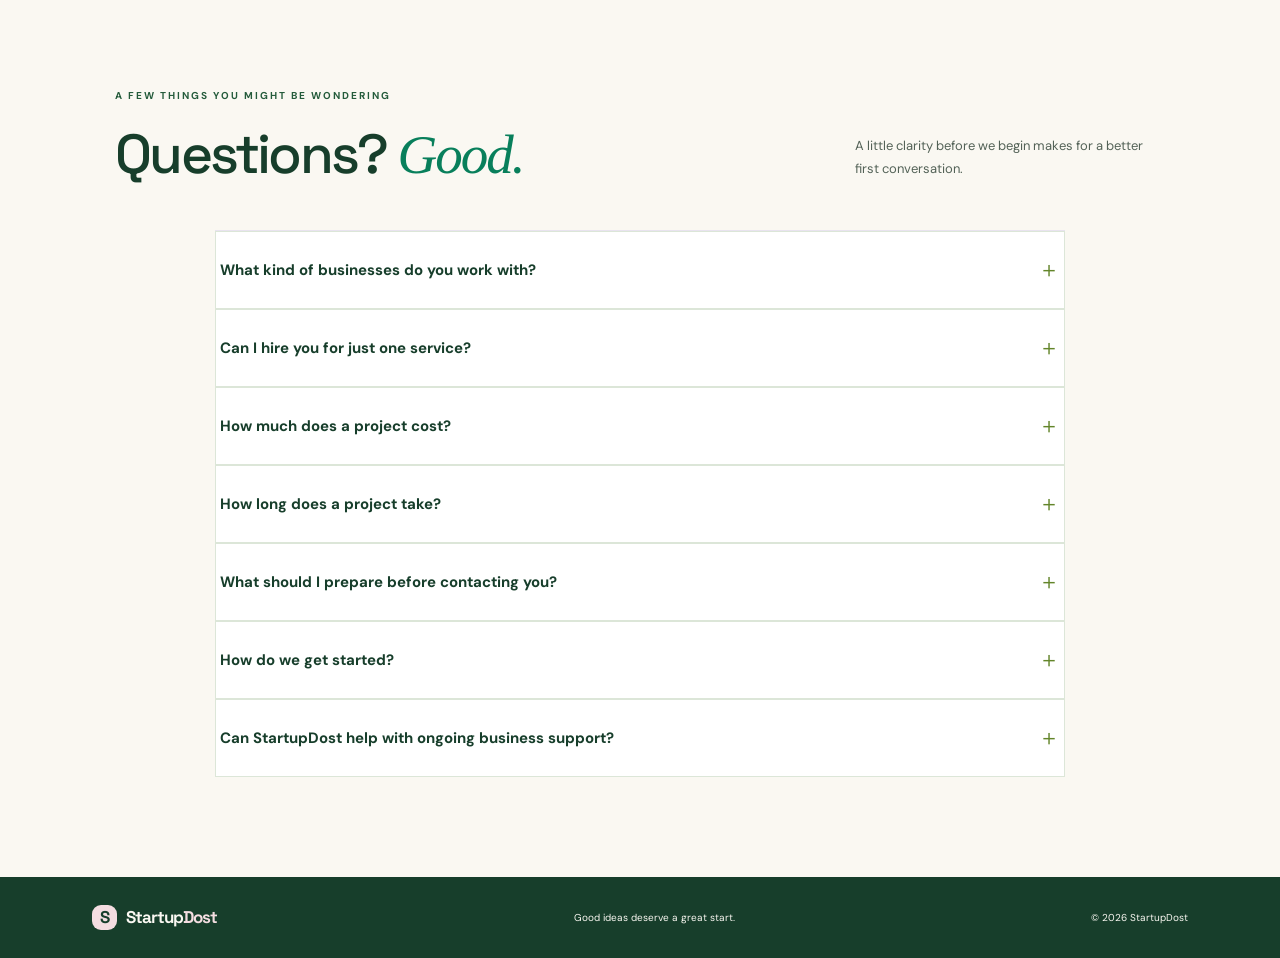
==== commit 6295bf74: "Add seventh FAQ about ongoing support" ====
--- a/index.html
+++ b/index.html
@@ -63,6 +63,7 @@
 <details><summary>How long does a project take?<span>＋</span></summary><p>Timelines vary by project and how quickly feedback and content are available. After understanding your requirements, we can discuss a realistic schedule and key milestones.</p></details>
 <details><summary>What should I prepare before contacting you?<span>＋</span></summary><p>A rough idea of your goals, audience, timeline, and budget is a helpful start. You don't need a finished brief—we can work through the details together.</p></details>
 <details><summary>How do we get started?<span>＋</span></summary><p>Fill out the contact form with a few details about your project. We'll have a clearer starting point for discussing your needs and possible next steps.</p></details>
+<details><summary>Can StartupDost help with ongoing business support?<span>＋</span></summary><p>Yes. We can support your business beyond a single project through ongoing website maintenance, digital marketing, e-commerce management, creative services, and process improvements. Our support can be tailored to your business requirements.</p></details>
 </div></section>
 </main><footer class="footer"><a class="brand" href="#home"><span class="brand-mark">S</span> Startup<span>Dost</span></a><p>Good ideas deserve a great start.</p><span>© <span id="year"></span> StartupDost</span></footer><script src="assets/js/main.js"></script>
 </body></html>
--- a/assets/css/styles.css
+++ b/assets/css/styles.css
@@ -442,98 +442,6 @@
  @keyframes sdOrbitSpin{to{transform:rotate(360deg)}}
 }
 @media (pointer:coarse),(prefers-reduced-motion:reduce){.sd-cursor,.sd-cursor-ring{display:none!important}body,a,button,select,input,textarea{cursor:auto!important}}
-
-/* Jupiter cursor: approximately 0.5 cm across */
-@media (pointer:fine) and (prefers-reduced-motion:no-preference){
- .sd-cursor{width:19px!important;height:19px!important;border-radius:50%;overflow:hidden;isolation:isolate;background:radial-gradient(circle at 28% 23%,#fff4df 0,#e9cba0 24%,#c99a6c 57%,#80583e 100%)!important;box-shadow:inset -3px -2px 5px #593c2c80,0 1px 7px #60442b55!important;transition:width .2s,height .2s,opacity .2s!important}
- .sd-cursor:before{content:""!important;position:absolute;inset:0;border-radius:50%;background:repeating-linear-gradient(0deg,transparent 0 2px,#a66c4b 2px 3.5px,#f1d7b1 3.5px 5px,#c18a62 5px 6px,#ead0a7 6px 8px)!important;mix-blend-mode:multiply;animation:sdJupiterBands 9s linear infinite!important}
- .sd-cursor:after{content:""!important;position:absolute;inset:1px;border-radius:50%;background:radial-gradient(ellipse at 65% 61%,#a94732 0 9%,#c76d4b 10% 13%,transparent 14%),linear-gradient(115deg,#fff9,transparent 38% 72%,#38201266)!important;pointer-events:none}
- body.cursor-hover .sd-cursor{width:19px!important;height:19px!important;box-shadow:inset -3px -2px 5px #593c2c80,0 0 0 3px #d7a66a35,0 1px 8px #60442b66!important}
- .sd-cursor-ring{border-color:#c18a62!important;box-shadow:0 0 0 4px #c18a6215!important}
- .sd-cursor-ring:before{border-color:#c18a6270!important}
- body.cursor-hover .sd-cursor-ring{border-color:#a66c4b!important;background:#d7a66a20!important}
- @keyframes sdJupiterBands{0%{background-position:0 0}100%{background-position:0 24px}}
-}
-
-/* Double the Jupiter cursor size: 38px (~1 cm at 96dpi) */
-@media (pointer:fine) and (prefers-reduced-motion:no-preference){
- .sd-cursor{width:38px!important;height:38px!important}
- body.cursor-hover .sd-cursor{width:38px!important;height:38px!important}
-}
-
-/* Make Jupiter's planetary rings unmistakable */
-@media (pointer:fine) and (prefers-reduced-motion:no-preference){
- .sd-cursor{overflow:visible!important}
- .sd-cursor:before{clip-path:circle(50%)}
- .sd-cursor-ring{width:62px!important;height:62px!important;border:2px solid #c18a62!important;border-radius:50%!important;transform:translate(-50%,-50%) rotate(-28deg) scaleY(.34)!important;box-shadow:0 0 0 2px #e6c99a55!important;background:transparent!important}
- .sd-cursor-ring:before{inset:-5px!important;border:1px dashed #a66c4b!important;border-radius:50%!important;transform:scaleY(1.4);animation:sdOrbitSpin 7s linear infinite!important}
- body.cursor-hover .sd-cursor-ring{width:72px!important;height:72px!important;border-color:#a66c4b!important;background:transparent!important}
-}
-
-/* Rotate Jupiter itself, not only its orbital rings */
-@media (pointer:fine) and (prefers-reduced-motion:no-preference){
- .sd-cursor:before{transform-origin:center;animation:sdJupiterRotate 5s linear infinite,sdJupiterBands 9s linear infinite!important}
- @keyframes sdJupiterRotate{from{transform:rotate(0deg)}to{transform:rotate(360deg)}}
-}
-
-
-/* Orbital rings rotate around Jupiter, not like clock hands */
-@media (pointer:fine) and (prefers-reduced-motion:no-preference){
- .sd-cursor-ring{
-   transform:translate(-50%,-50%) rotate(-28deg) scaleY(.34)!important;
-   animation:sdRingOrbit 6s linear infinite!important;
-   border-width:2px!important;
- }
- .sd-cursor-ring:before{
-   transform-origin:center!important;
-   animation:sdDashedOrbit 9s linear infinite!important;
- }
- @keyframes sdRingOrbit{
-   0%{transform:translate(-50%,-50%) rotate(-28deg) scaleY(.34)}
-   50%{transform:translate(-50%,-50%) rotate(62deg) scaleY(.34)}
-   100%{transform:translate(-50%,-50%) rotate(152deg) scaleY(.34)}
- }
- @keyframes sdDashedOrbit{
-   0%{transform:scaleY(1.4) rotate(0deg)}
-   100%{transform:scaleY(1.4) rotate(360deg)}
- }
-}
-
-
-/* Keep Jupiter still; both rings orbit clockwise */
-@media (pointer:fine) and (prefers-reduced-motion:no-preference){
- .sd-cursor:before{animation:none!important;transform:none!important}
- .sd-cursor-ring{
-   transform:translate(-50%,-50%) rotate(-28deg) scaleY(.34)!important;
-   animation:sdRingOrbitClockwise 7s linear infinite!important;
- }
- .sd-cursor-ring:before{
-   transform-origin:center!important;
-   animation:sdDashedOrbitClockwise 5s linear infinite!important;
- }
- .sd-cursor-ring:after{
-   content:"";
-   position:absolute;
-   inset:-7px -3px;
-   border:1.5px solid rgba(183,143,99,.9);
-   border-radius:50%;
-   transform:scaleY(1.4);
-   pointer-events:none;
-   animation:sdSecondRingClockwise 8s linear infinite!important;
- }
- @keyframes sdRingOrbitClockwise{
-   from{transform:translate(-50%,-50%) rotate(-28deg) scaleY(.34)}
-   to{transform:translate(-50%,-50%) rotate(332deg) scaleY(.34)}
- }
- @keyframes sdDashedOrbitClockwise{
-   from{transform:scaleY(1.4) rotate(0deg)}
-   to{transform:scaleY(1.4) rotate(360deg)}
- }
- @keyframes sdSecondRingClockwise{
-   from{transform:scaleY(1.4) rotate(0deg)}
-   to{transform:scaleY(1.4) rotate(360deg)}
- }
-}
 
 /* Conversion-focused benefits strip inspired by modern performance-agency layouts */
 .growth-points{display:grid;grid-template-columns:repeat(3,minmax(0,1fr));gap:0;padding:27px 9%;background:#fffdf8;border-bottom:1px solid var(--line)}
@@ -809,33 +717,6 @@
 
 /* FINAL SAGE-GREEN REMOVAL: brand palette enforced */
 :root{--ink:#000000;--violet:#7E3BED;--paper:#FFFFFF;--lime:#C6FF34;--green:#C6FF34}
-
-/* STARTUPDOST PLANET CURSOR — visible, smooth and aligned to the violet/lime palette */
-@media (pointer:fine) and (prefers-reduced-motion:no-preference){
- body,a,button,select,input,textarea{cursor:none!important}
- .sd-cursor{
-  width:24px!important;height:24px!important;border-radius:50%!important;
-  background:radial-gradient(circle at 30% 24%,#fff 0 5%,transparent 18%),repeating-linear-gradient(165deg,#C6FF34 0 3px,#7E3BED 3px 6px,#C6FF34 6px 8px,#000 8px 10px)!important;
-  border:1.5px solid #000!important;box-shadow:0 0 0 2px #C6FF34,0 2px 9px #0005!important;
-  mix-blend-mode:normal!important;z-index:10001!important;
- }
- .sd-cursor-ring{
-  width:48px!important;height:48px!important;border:1px solid #7E3BED!important;
-  box-shadow:0 0 0 2px #C6FF3426!important;background:transparent!important;
-  z-index:10000!important;
- }
- .sd-cursor-ring:before,.sd-cursor-ring:after{
-  content:"";position:absolute;left:50%;top:50%;width:56px;height:23px;
-  border:1.5px solid #C6FF34;border-radius:50%;transform:translate(-50%,-50%) rotate(-28deg);
- }
- .sd-cursor-ring:after{width:62px;height:29px;border-color:#7E3BED;transform:translate(-50%,-50%) rotate(34deg)}
- body.cursor-hover .sd-cursor{width:28px!important;height:28px!important}
- body.cursor-hover .sd-cursor-ring{width:58px!important;height:58px!important;background:transparent!important;border-color:#C6FF34!important}
-}
-@media(max-width:650px),(prefers-reduced-motion:reduce){
- body,a,button,select,input,textarea{cursor:auto!important}
- .sd-cursor,.sd-cursor-ring{display:none!important}
-}
 
 /* STARTUPDOST FINAL LIGHT THEME — white canvas, black type, violet + lime accents */
 :root{color-scheme:light;--ink:#000000;--violet:#7E3BED;--paper:#FFFFFF;--lime:#C6FF34;--green:#C6FF34}
@@ -1238,19 +1119,44 @@
     background-image:url("[data-uri]") !important;
     width:32px !important; height:38px !important;
   }
-  body.cursor-click .sd-cursor::after {
-    content:""; position:absolute; left:50%; top:50%;
-    width:48px; height:48px; border:1.5px solid #C6FF34;
-    border-radius:50%; transform:translate(-50%,-50%);
-    box-shadow:0 0 0 4px rgba(197,255,74,.16);
-    animation:sd-cursor-click-ring .52s ease-out both;
-  }
-  @keyframes sd-cursor-click-ring {
-    from { opacity:1; transform:translate(-50%,-50%) scale(.72); }
-    to { opacity:0; transform:translate(-50%,-50%) scale(1.28); }
-  }
+  /* Click feedback is the character-head swap only; no lime ring. */
 }
 @media (pointer:coarse), (prefers-reduced-motion:reduce) {
   html, body, body * { cursor:auto !important; }
   .sd-cursor, .sd-cursor-ring { display:none !important; }
 }
+
+
+/* Jupiter/planet cursor styles removed. The current horned pointer + click-head cursor is retained. */
+
+
+/* Final cursor cleanup: absolutely no purple/lime rings, halos or pseudo-orbits. */
+@media (pointer:fine) and (prefers-reduced-motion:no-preference) {
+  .sd-cursor, body.cursor-click .sd-cursor {
+    border:0!important;
+    outline:0!important;
+    box-shadow:none!important;
+    filter:none!important;
+  }
+  .sd-cursor::before,.sd-cursor::after,
+  body.cursor-click .sd-cursor::before,
+  body.cursor-click .sd-cursor::after {
+    content:none!important;
+    display:none!important;
+    border:0!important;
+    box-shadow:none!important;
+    animation:none!important;
+  }
+  .sd-cursor-ring { display:none!important; }
+}
+
+/* Accessible keyboard focus: preserve the visual design while making navigation visible. */
+:where(a, button, input, select, textarea, summary, [tabindex]):focus-visible {
+  outline: 3px solid #7562d5;
+  outline-offset: 4px;
+  border-radius: 4px;
+}
+
+:where(a, button, input, select, textarea, summary, [tabindex]):focus:not(:focus-visible) {
+  outline: none;
+}
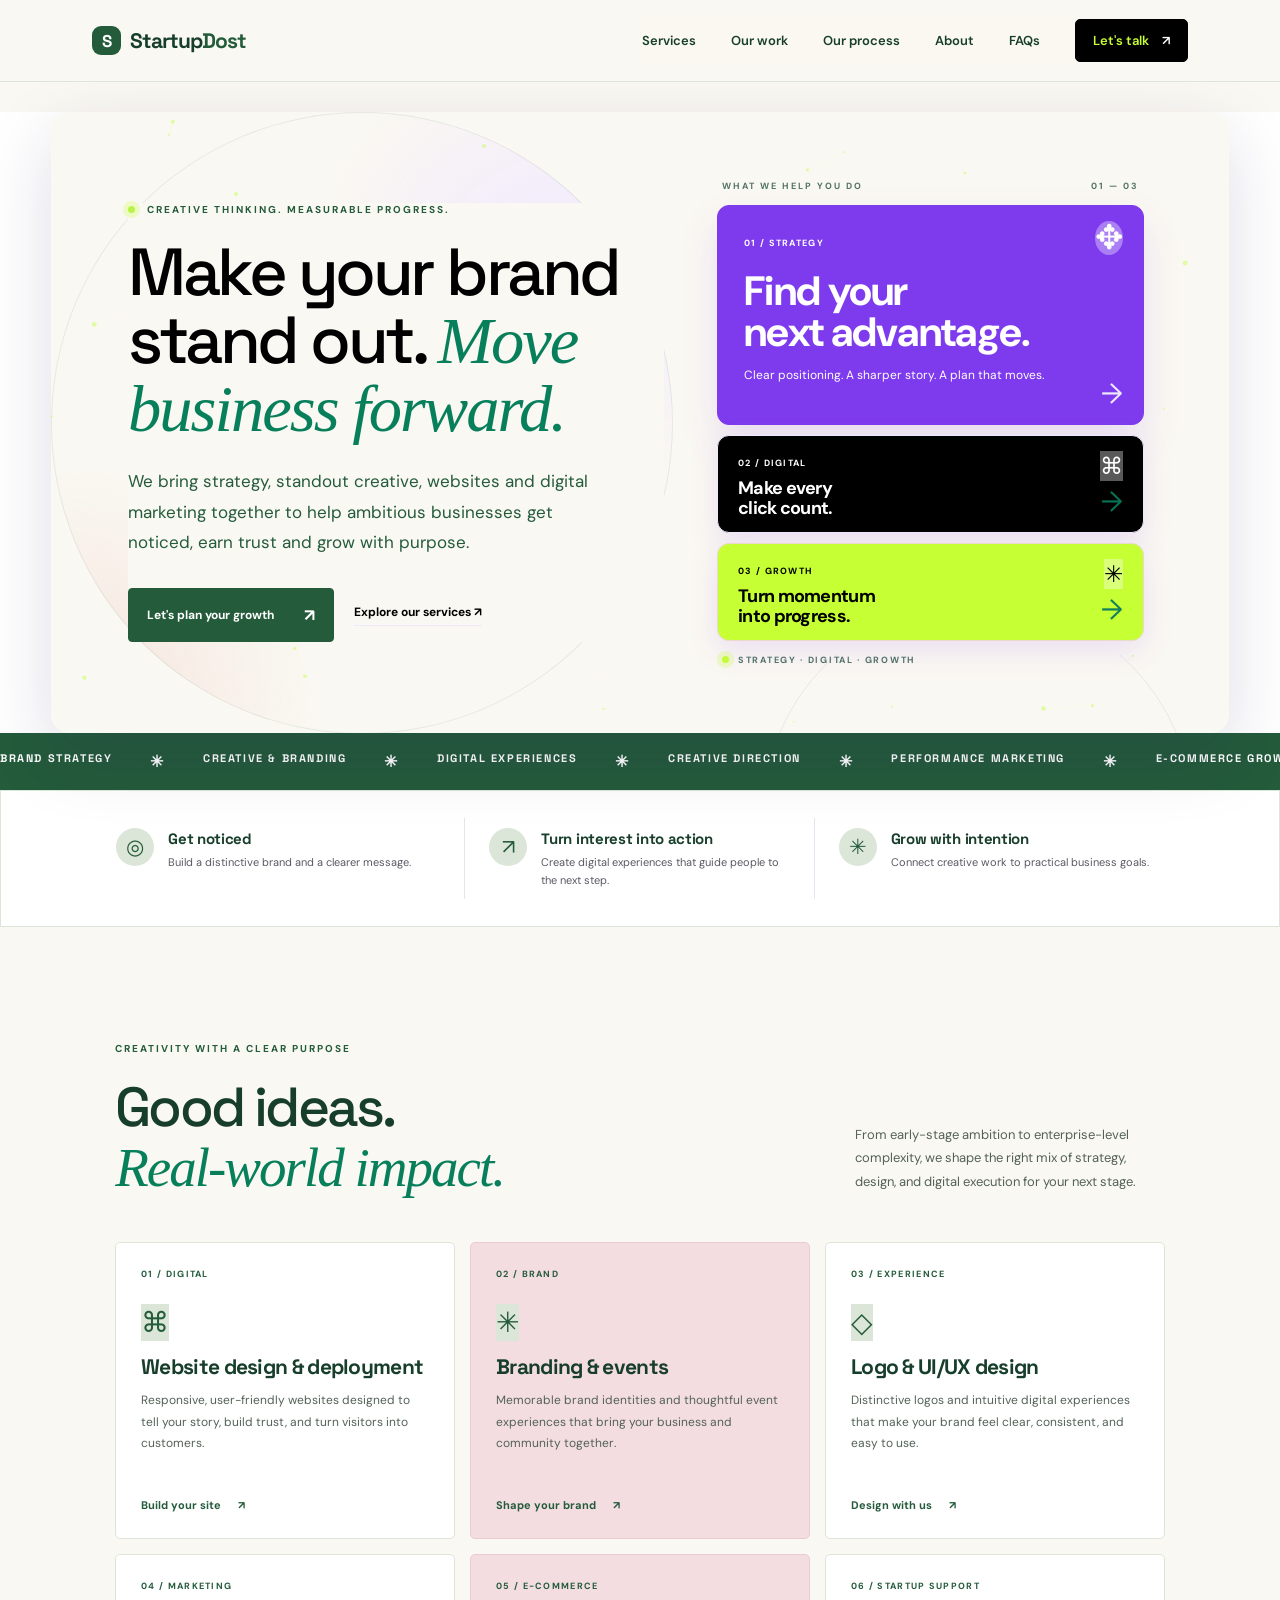
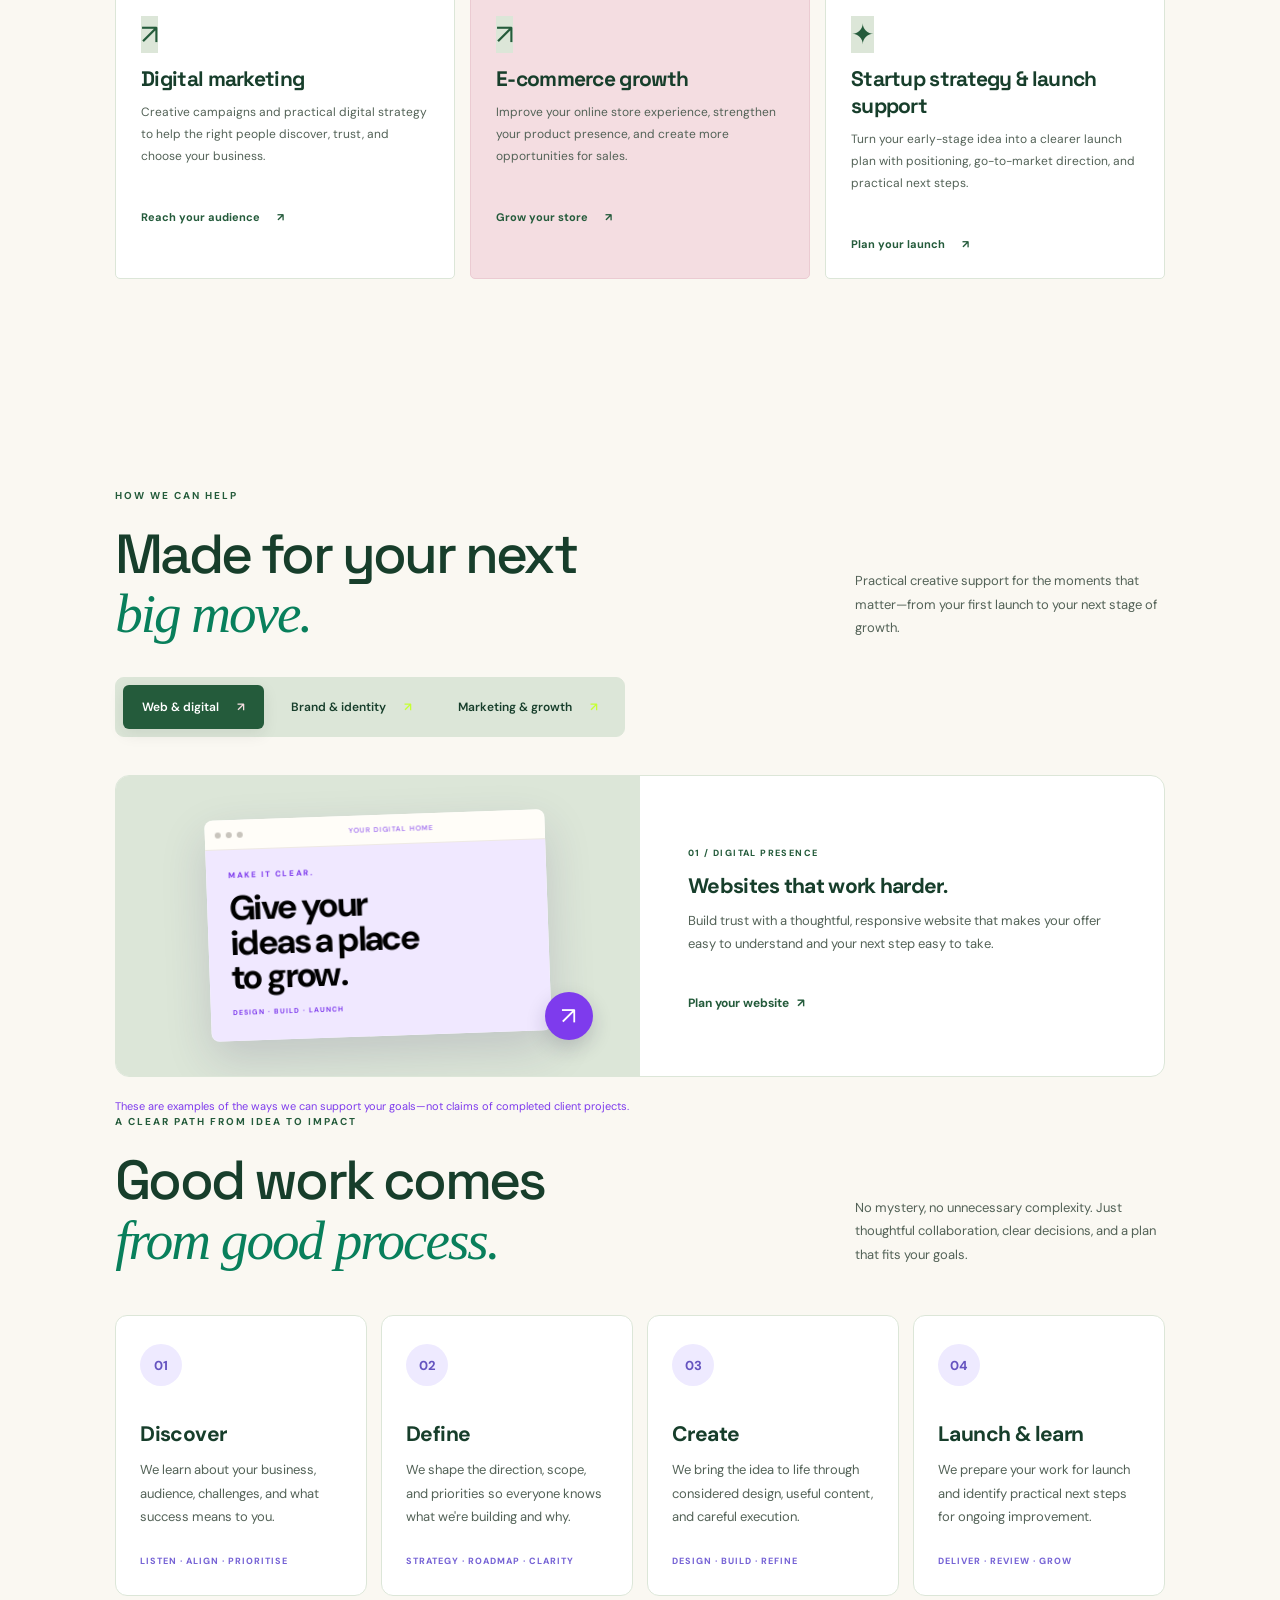
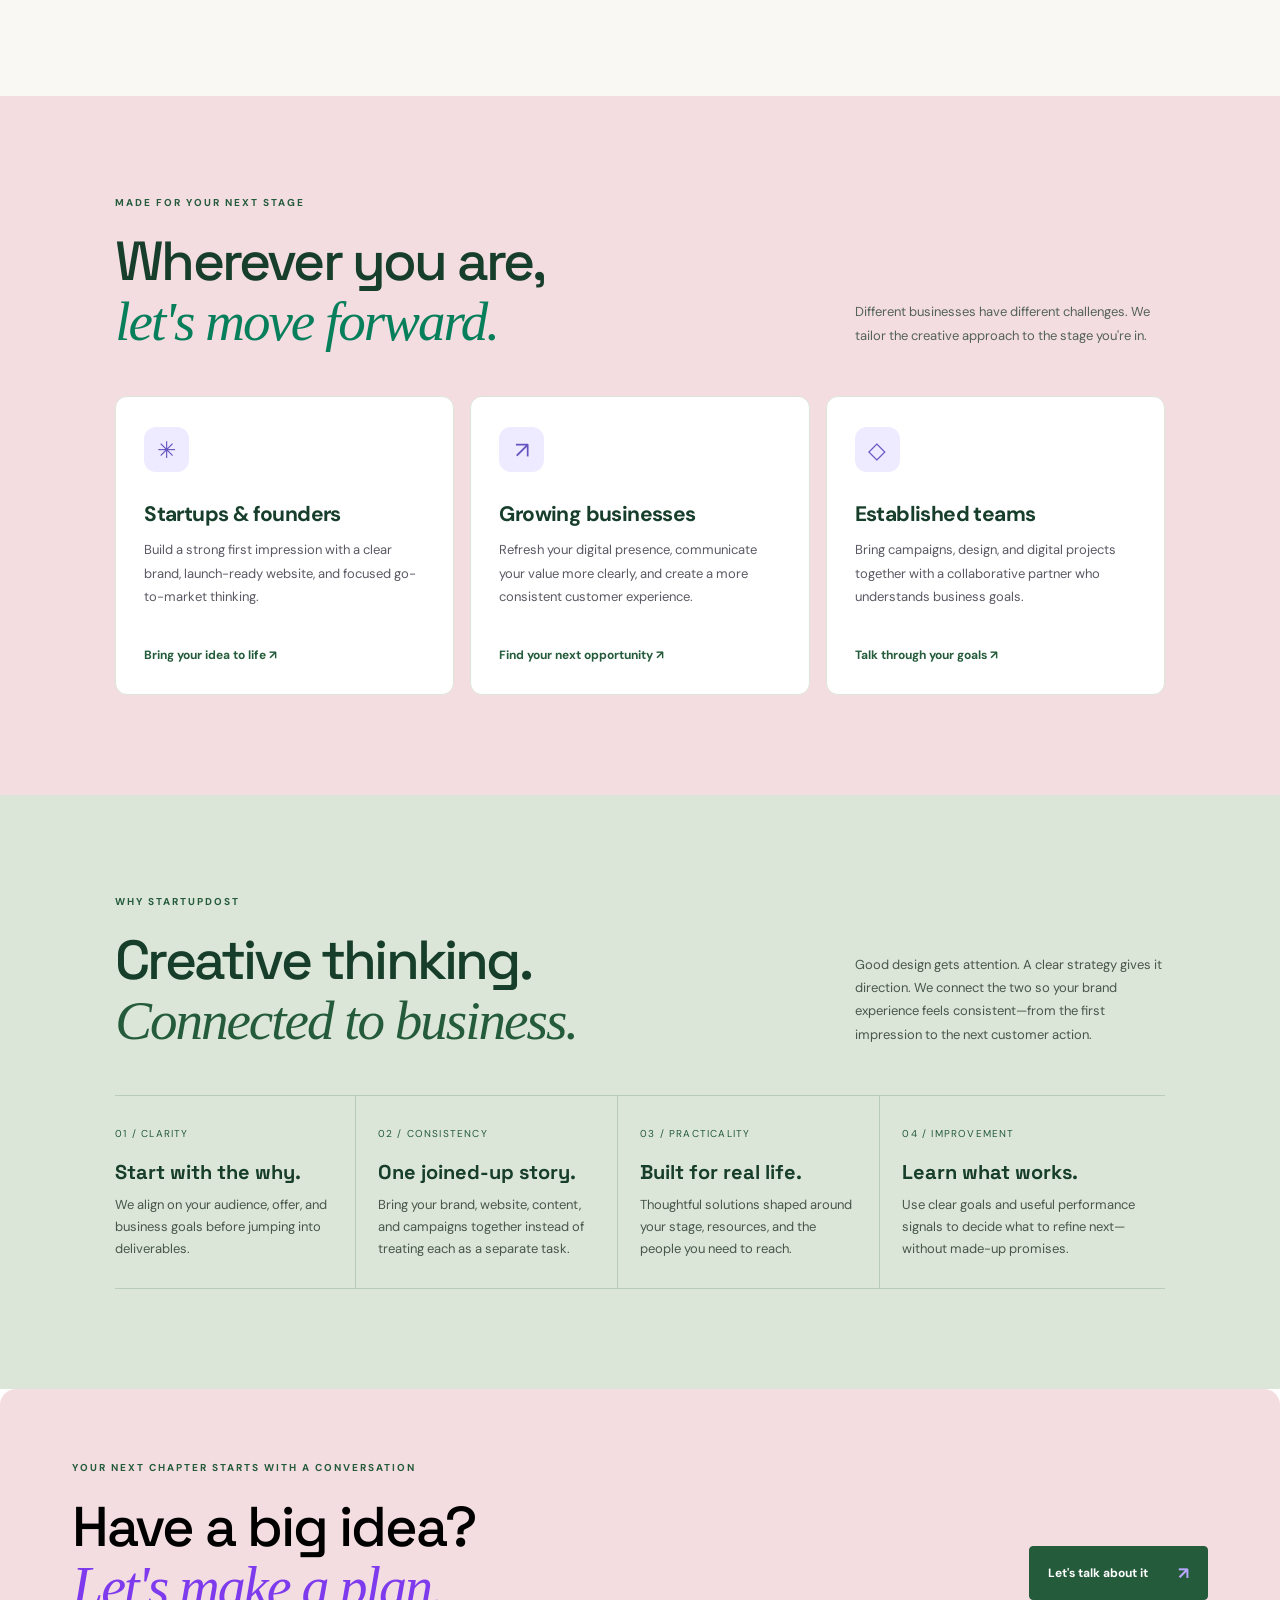
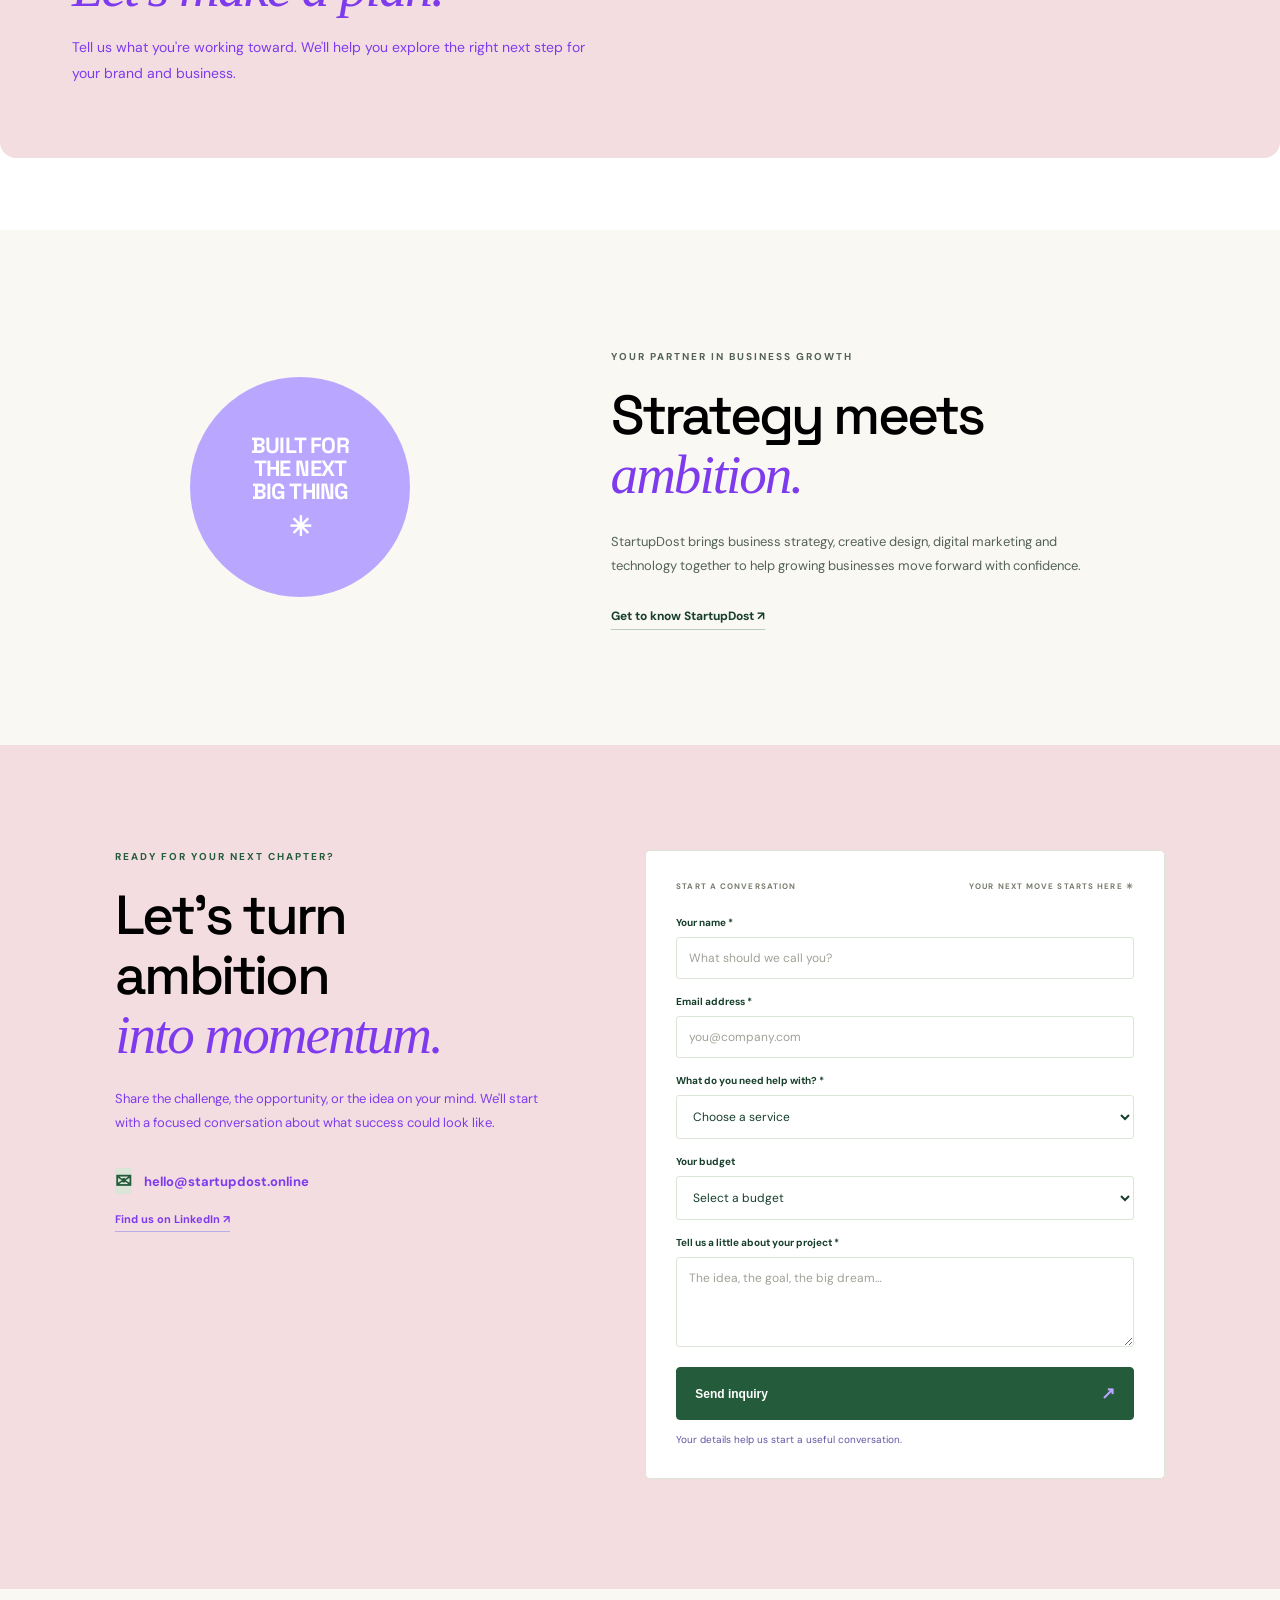
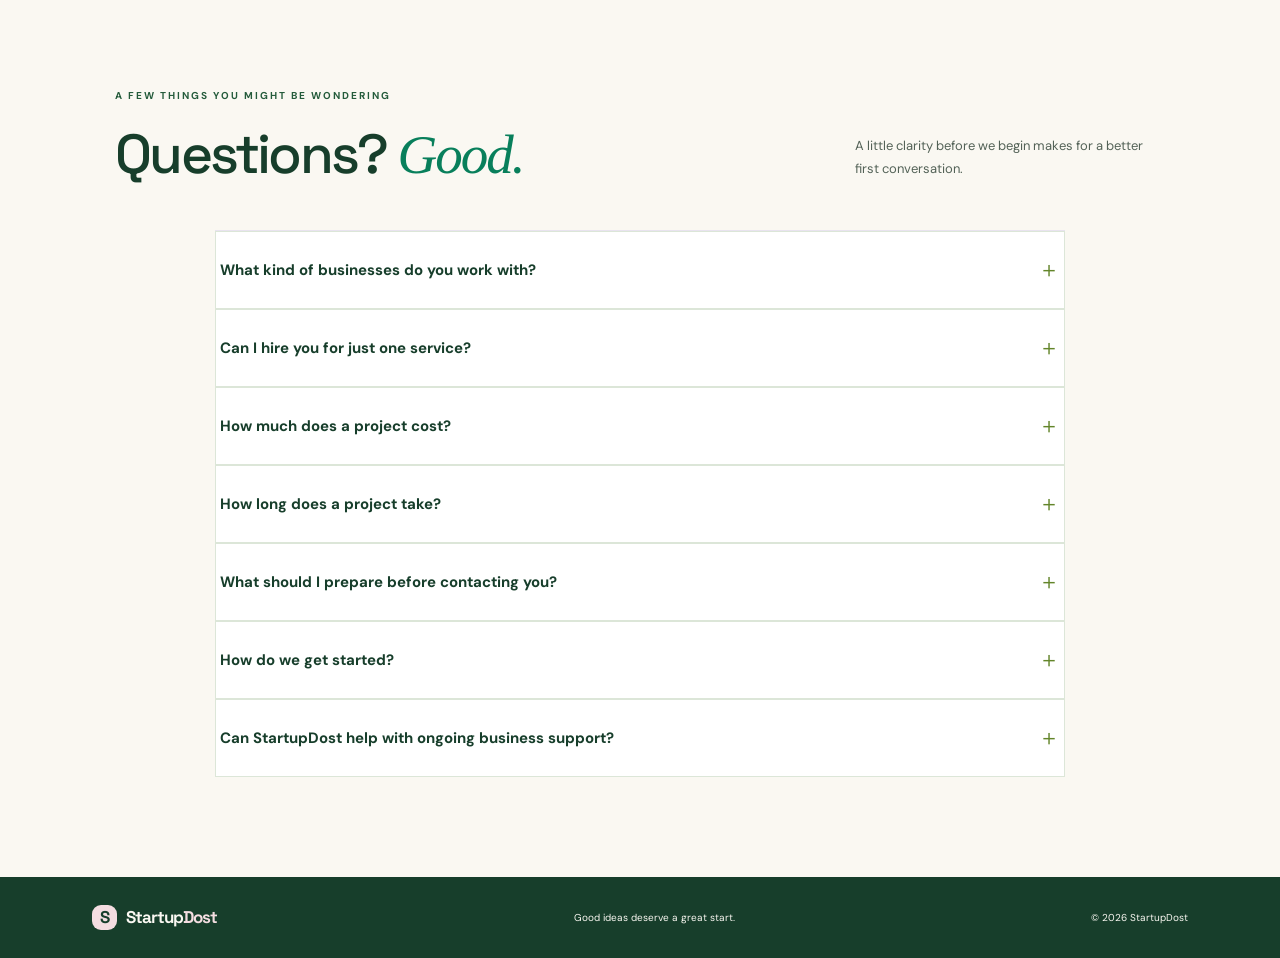
==== commit 95095ca8: "Associate mobile navigation toggle with its menu" ====
--- a/index.html
+++ b/index.html
@@ -15,7 +15,7 @@
 </script>
 </head>
 <body>
-<header class="site-header"><a class="brand" href="index.html"><span class="brand-mark">S</span> Startup<span>Dost</span></a><button class="menu-toggle" aria-label="Toggle navigation" aria-expanded="false">☰</button><nav id="nav"><a href="services.html">Services</a><a href="work.html">Our work</a><a href="#process">Our process</a><a href="about.html">About</a><a href="#faq">FAQs</a><a class="nav-cta" href="contact.html">Let&#39;s talk <span>↗</span></a></nav></header>
+<header class="site-header"><a class="brand" href="index.html"><span class="brand-mark">S</span> Startup<span>Dost</span></a><button class="menu-toggle" aria-label="Toggle navigation" aria-expanded="false" aria-controls="nav">☰</button><nav id="nav"><a href="services.html">Services</a><a href="work.html">Our work</a><a href="#process">Our process</a><a href="about.html">About</a><a href="#faq">FAQs</a><a class="nav-cta" href="contact.html">Let&#39;s talk <span>↗</span></a></nav></header>
 <main>
 <section class="hero section" id="home"><canvas class="hero-particles" aria-hidden="true"></canvas><div class="hero-copy"><p class="eyebrow"><span class="dot"></span> CREATIVE THINKING. MEASURABLE PROGRESS.</p><h1>Make your brand stand out. <em>Move business forward.</em></h1><p class="lead">We bring strategy, standout creative, websites and digital marketing together to help ambitious businesses get noticed, earn trust and grow with purpose.</p><div class="hero-actions"><a class="button primary" href="contact.html">Let's plan your growth <span>↗</span></a><a class="text-link" href="#services">Explore our services <span>↗</span></a></div></div><div class="hero-art service-showcase"><div class="showcase-heading"><span>WHAT WE HELP YOU DO</span><span>01 — 03</span></div><a class="showcase-card showcase-feature" href="services.html#startup-support" aria-label="Explore business strategy and startup support"><span class="showcase-index">01 / STRATEGY</span><span class="showcase-icon showcase-compass" aria-hidden="true">✥</span><h3>Find your<br>next advantage.</h3><p>Clear positioning. A sharper story. A plan that moves.</p><span class="showcase-arrow" aria-hidden="true">→</span></a><a class="showcase-card showcase-digital" href="services.html#web-design" aria-label="Explore website design and digital solutions"><span class="showcase-index">02 / DIGITAL</span><span class="showcase-icon">⌘</span><h3>Make every<br>click count.</h3><span class="showcase-arrow" aria-hidden="true">→</span></a><a class="showcase-card showcase-growth" href="contact.html" aria-label="Contact StartupDost about business growth"><span class="showcase-index">03 / GROWTH</span><span class="showcase-icon">✳</span><h3>Turn momentum<br>into progress.</h3><span class="showcase-arrow" aria-hidden="true">→</span></a><div class="showcase-foot"><span class="showcase-dot"></span> STRATEGY · DIGITAL · GROWTH</div></div></section>
 <section class="ticker"><div>BRAND STRATEGY <span>✳</span> CREATIVE & BRANDING <span>✳</span> DIGITAL EXPERIENCES <span>✳</span> CREATIVE DIRECTION <span>✳</span> PERFORMANCE MARKETING <span>✳</span> E-COMMERCE GROWTH <span>✳</span></div></section>
